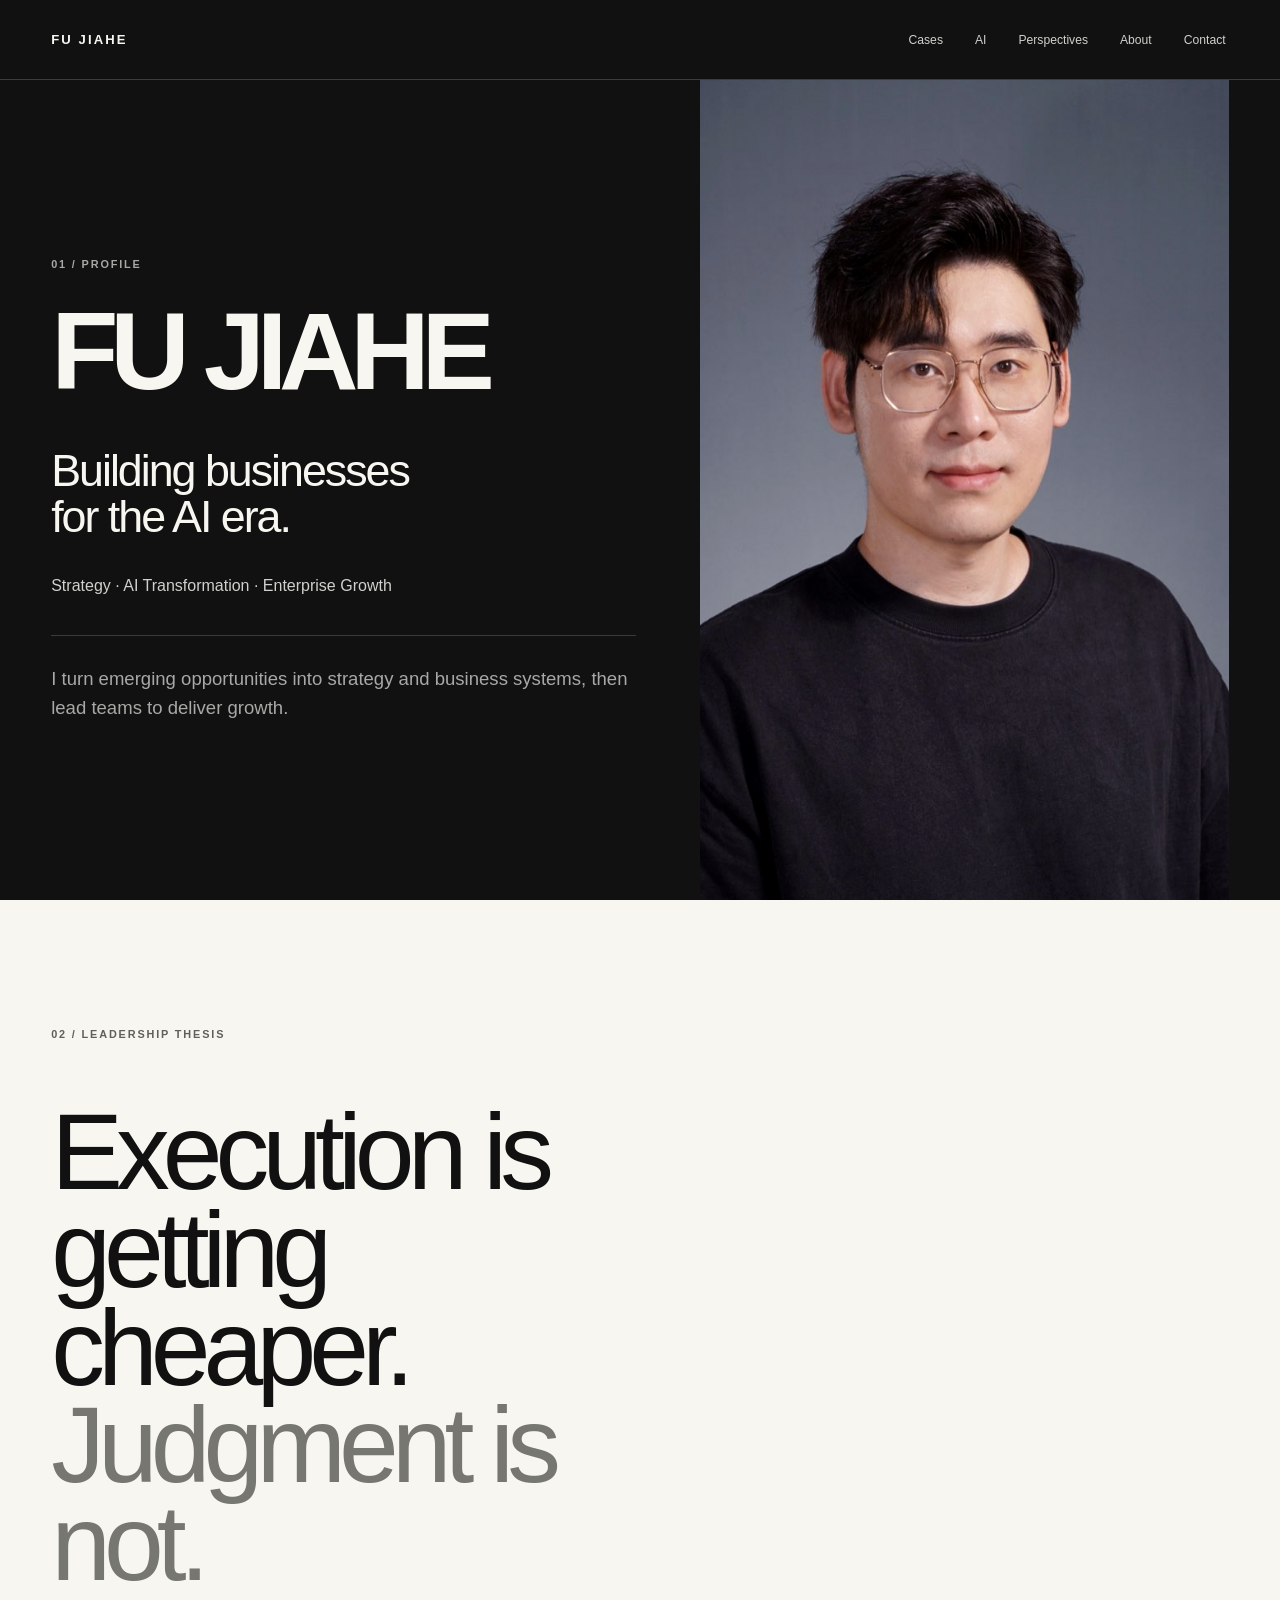
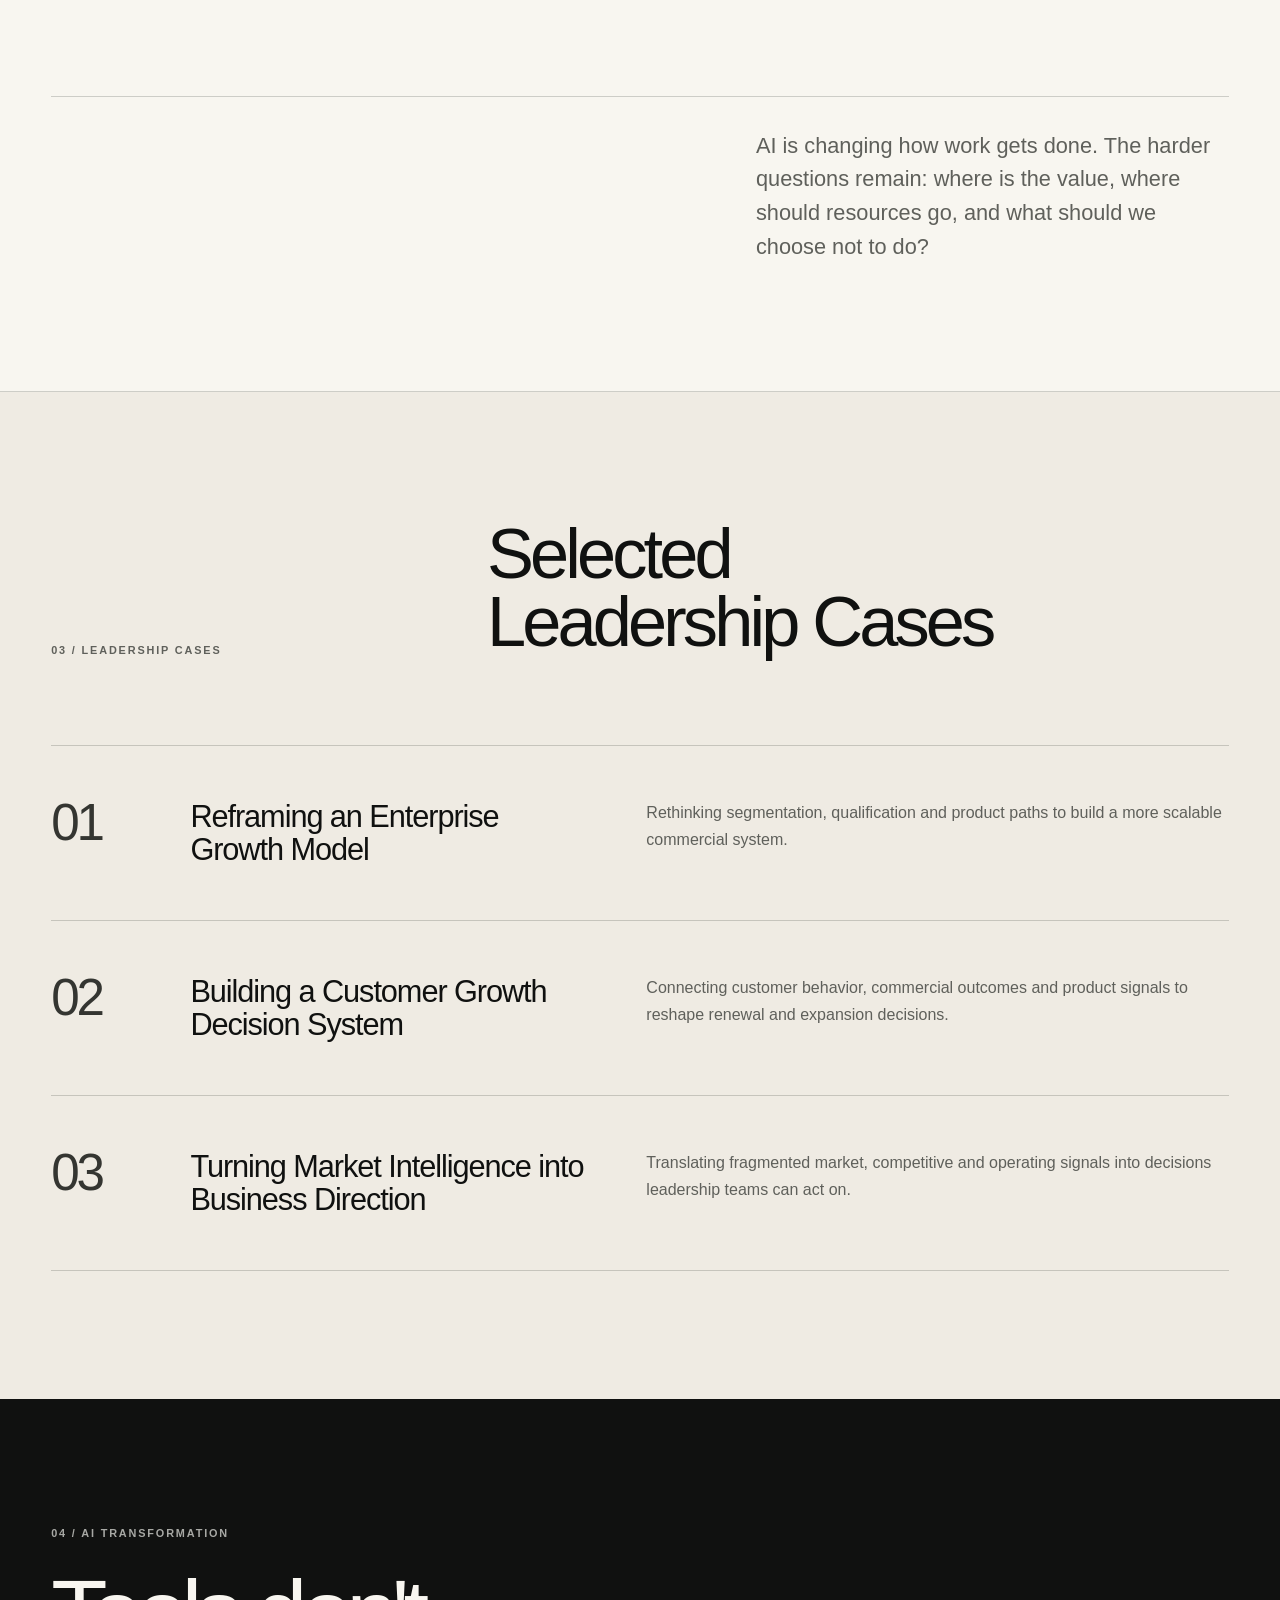
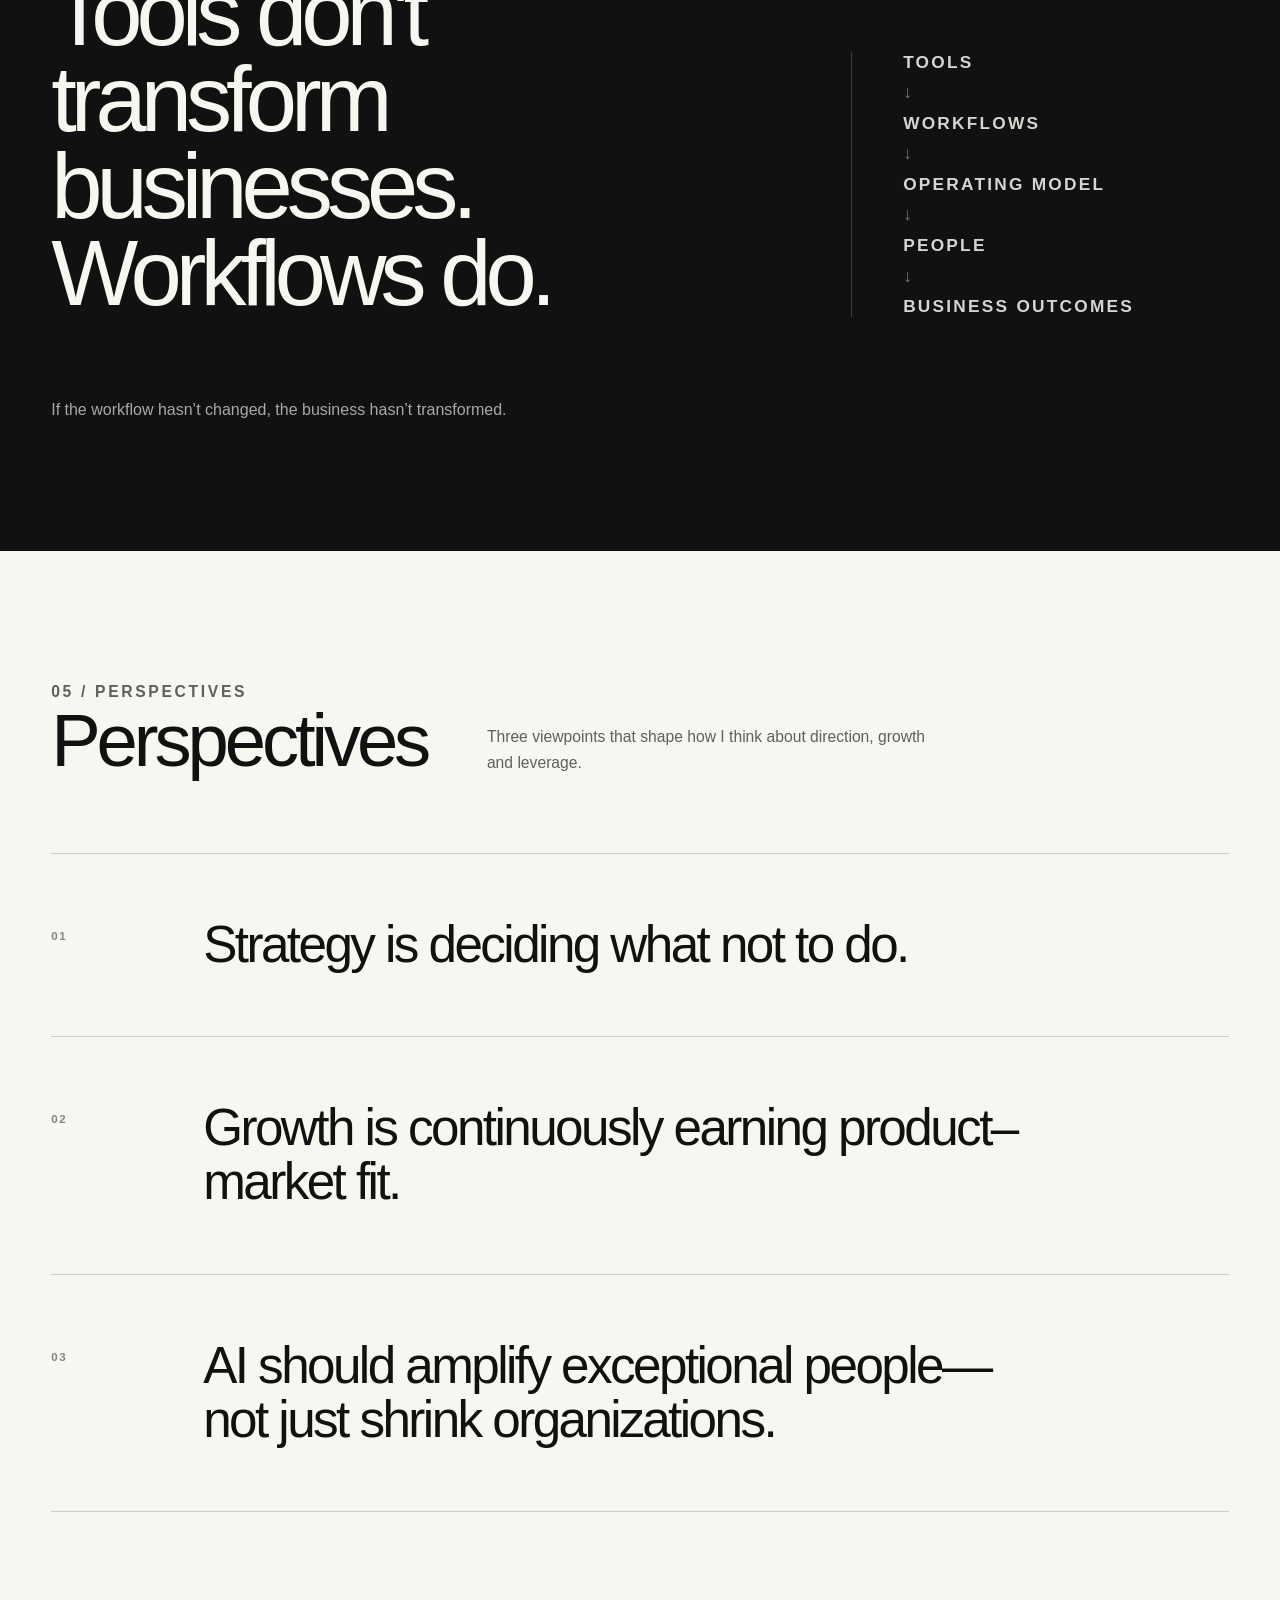
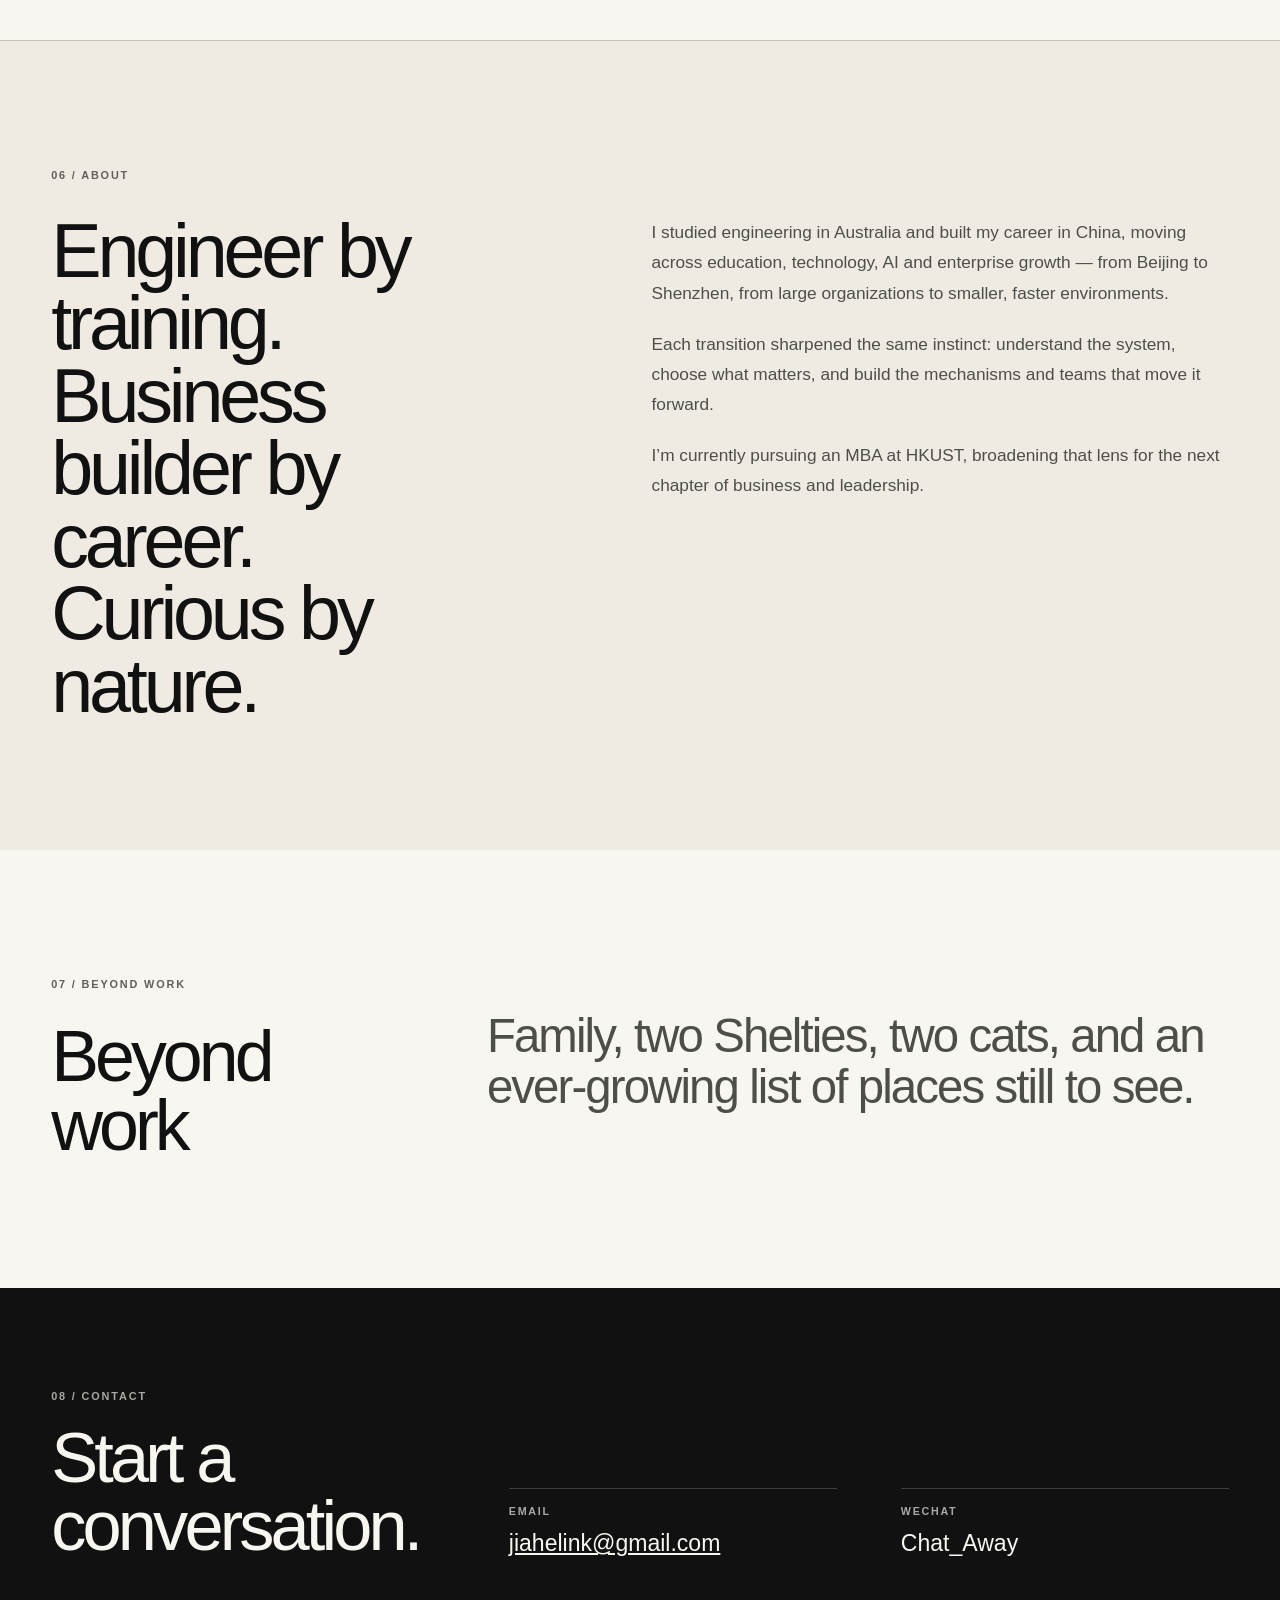
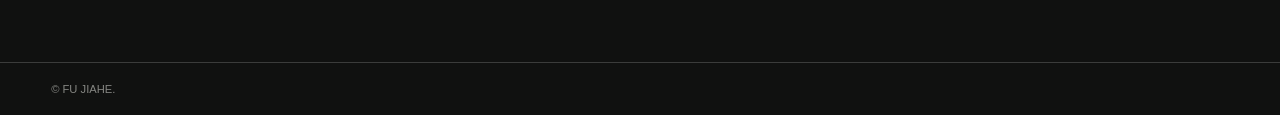
==== index.html @ 9d6931b4 "Add responsive portrait delivery" ====
<!doctype html>
<html lang="en">
<head>
  <meta charset="utf-8">
  <meta name="viewport" content="width=device-width, initial-scale=1">
  <title>Fu Jiahe — AI Strategy, Transformation &amp; Enterprise Growth</title>
  <meta name="description" content="Fu Jiahe on AI strategy, transformation and enterprise growth — selected leadership cases, perspectives and a career built across technology and business.">
  <link rel="canonical" href="https://fujiahe.me/">
  <link rel="icon" href="/favicon.svg" type="image/svg+xml">
  <link rel="stylesheet" href="/styles.css">

  <meta property="og:type" content="profile">
  <meta property="og:url" content="https://fujiahe.me/">
  <meta property="og:title" content="Fu Jiahe — Building Businesses for the AI Era">
  <meta property="og:description" content="Fu Jiahe on AI strategy, transformation and enterprise growth — selected leadership cases, perspectives and a career built across technology and business.">
  <meta property="og:image" content="https://fujiahe.me/og-cover.jpg">
  <meta property="og:image:width" content="1200">
  <meta property="og:image:height" content="630">
  <meta property="og:image:alt" content="Fu Jiahe — Building businesses for the AI era.">
  <meta property="profile:first_name" content="Jiahe">
  <meta property="profile:last_name" content="Fu">
  <meta name="twitter:card" content="summary_large_image">

  <script type="application/ld+json">
  {
    "@context": "https://schema.org",
    "@type": "ProfilePage",
    "url": "https://fujiahe.me/",
    "name": "Fu Jiahe — AI Strategy, Transformation & Enterprise Growth",
    "description": "Fu Jiahe on AI strategy, transformation and enterprise growth.",
    "mainEntity": {
      "@type": "Person",
      "name": "Fu Jiahe",
      "url": "https://fujiahe.me/",
      "image": "https://fujiahe.me/portrait.jpg",
      "description": "Business builder focused on AI strategy, transformation and enterprise growth."
    }
  }
  </script>
</head>
<body>
  <a class="skip-link" href="#main">Skip to main content</a>

  <header class="masthead">
    <div class="shell masthead-inner">
      <a class="wordmark" href="#top" aria-label="Fu Jiahe, back to top">FU JIAHE</a>
      <nav aria-label="Primary navigation">
        <ul>
          <li><a href="#cases">Cases</a></li>
          <li><a href="#transformation">AI</a></li>
          <li><a href="#perspectives">Perspectives</a></li>
          <li><a href="#about">About</a></li>
          <li><a href="#contact">Contact</a></li>
        </ul>
      </nav>
    </div>
  </header>

  <main id="main">
    <section class="hero" id="top" aria-labelledby="hero-title">
      <div class="shell hero-grid">
        <div class="hero-copy">
          <p class="section-marker">01 / Profile</p>
          <h1 id="hero-title">FU JIAHE</h1>
          <p class="hero-kicker">Building businesses for the AI era.</p>
          <p class="territory">Strategy · AI Transformation · Enterprise Growth</p>
          <p class="hero-explanation">I turn emerging opportunities into strategy and business systems, then lead teams to deliver growth.</p>
        </div>
        <figure class="portrait-wrap">
          <img src="/portrait.jpg" srcset="/portrait-720.jpg 720w, /portrait-960.jpg 960w, /portrait-1280.jpg 1280w, /portrait.jpg 2079w" sizes="(max-width: 900px) 100vw, 48vw" alt="Portrait of Fu Jiahe" width="2079" height="2952" fetchpriority="high">
        </figure>
      </div>
    </section>

    <section class="thesis section-pad" id="thesis" aria-labelledby="thesis-title">
      <div class="shell">
        <p class="section-marker">02 / Leadership Thesis</p>
        <h2 id="thesis-title">Execution is getting cheaper.<br><span>Judgment is not.</span></h2>
        <div class="thesis-support">
          <p>AI is changing how work gets done. The harder questions remain: where is the value, where should resources go, and what should we choose not to do?</p>
        </div>
      </div>
    </section>

    <section class="cases section-pad" id="cases" aria-labelledby="cases-title">
      <div class="shell">
        <header class="section-heading">
          <p class="section-marker">03 / Leadership Cases</p>
          <h2 id="cases-title">Selected Leadership Cases</h2>
        </header>
        <ol class="case-list">
          <li class="case-item">
            <span class="case-number" aria-hidden="true">01</span>
            <h3>Reframing an Enterprise Growth Model</h3>
            <p>Rethinking segmentation, qualification and product paths to build a more scalable commercial system.</p>
          </li>
          <li class="case-item">
            <span class="case-number" aria-hidden="true">02</span>
            <h3>Building a Customer Growth Decision System</h3>
            <p>Connecting customer behavior, commercial outcomes and product signals to reshape renewal and expansion decisions.</p>
          </li>
          <li class="case-item">
            <span class="case-number" aria-hidden="true">03</span>
            <h3>Turning Market Intelligence into Business Direction</h3>
            <p>Translating fragmented market, competitive and operating signals into decisions leadership teams can act on.</p>
          </li>
        </ol>
      </div>
    </section>

    <section class="transformation section-pad" id="transformation" aria-labelledby="transformation-title">
      <div class="shell">
        <div class="transformation-grid">
          <div>
            <p class="section-marker">04 / AI Transformation</p>
            <h2 id="transformation-title">Tools don't transform businesses. Workflows do.</h2>
          </div>
          <ol class="system-stack" aria-label="AI transformation hierarchy">
            <li>Tools</li>
            <li>Workflows</li>
            <li>Operating Model</li>
            <li>People</li>
            <li>Business Outcomes</li>
          </ol>
        </div>
        <p class="transformation-support">If the workflow hasn’t changed, the business hasn’t transformed.</p>
      </div>
    </section>

    <section class="perspectives section-pad" id="perspectives" aria-labelledby="perspectives-title">
      <div class="shell">
        <header class="perspective-intro">
          <div>
            <p class="section-marker">05 / Perspectives</p>
            <h2 id="perspectives-title">Perspectives</h2>
          </div>
          <p>Three viewpoints that shape how I think about direction, growth and leverage.</p>
        </header>
        <ol class="perspective-list">
          <li><span class="perspective-number" aria-hidden="true">01</span><p>Strategy is deciding what not to do.</p></li>
          <li><span class="perspective-number" aria-hidden="true">02</span><p>Growth is continuously earning product–market fit.</p></li>
          <li><span class="perspective-number" aria-hidden="true">03</span><p>AI should amplify exceptional people—not just shrink organizations.</p></li>
        </ol>
      </div>
    </section>

    <section class="about section-pad" id="about" aria-labelledby="about-title">
      <div class="shell about-grid">
        <div>
          <p class="section-marker">06 / About</p>
          <h2 id="about-title">Engineer by training.<br>Business builder by career.<br>Curious by nature.</h2>
        </div>
        <div class="about-copy">
          <p>I studied engineering in Australia and built my career in China, moving across education, technology, AI and enterprise growth — from Beijing to Shenzhen, from large organizations to smaller, faster environments.</p>
          <p>Each transition sharpened the same instinct: understand the system, choose what matters, and build the mechanisms and teams that move it forward.</p>
          <p>I’m currently pursuing an MBA at HKUST, broadening that lens for the next chapter of business and leadership.</p>
        </div>
      </div>
    </section>

    <section class="beyond section-pad" aria-labelledby="beyond-title">
      <div class="shell beyond-grid">
        <div>
          <p class="section-marker">07 / Beyond Work</p>
          <h2 id="beyond-title">Beyond work</h2>
        </div>
        <p class="beyond-copy">Family, two Shelties, two cats, and an ever-growing list of places still to see.</p>
      </div>
    </section>
  </main>

  <footer id="contact">
    <div class="shell contact-grid">
      <div>
        <p class="section-marker">08 / Contact</p>
        <h2>Start a conversation.</h2>
      </div>
      <div class="contact-item">
        <span>Email</span>
        <p><a href="mailto:jiahelink@gmail.com">jiahelink@gmail.com</a></p>
      </div>
      <div class="contact-item">
        <span>WeChat</span>
        <p>Chat_Away</p>
      </div>
    </div>
    <div class="shell legal">© FU JIAHE.</div>
  </footer>
</body>
</html>
---- styles.css ----
:root {
  --ink: #101110;
  --ink-soft: #292a28;
  --ivory: #f8f6f0;
  --paper: #efebe3;
  --stone: #d8d4cc;
  --muted-dark: #5f605b;
  --muted-light: #a8a9a5;
  --line-dark: rgba(255, 255, 255, 0.18);
  --line-light: rgba(16, 17, 16, 0.18);
  --max: 86rem;
  --pad: clamp(1.25rem, 4vw, 4.75rem);
}

* {
  box-sizing: border-box;
}

html {
  scroll-behavior: smooth;
  background: var(--ink);
}

body {
  margin: 0;
  overflow-x: clip;
  color: var(--ink);
  background: var(--ivory);
  font-family: -apple-system, BlinkMacSystemFont, "Segoe UI", Helvetica, Arial, sans-serif;
  -webkit-font-smoothing: antialiased;
}

a {
  color: inherit;
}

img {
  display: block;
  max-width: 100%;
}

figure {
  margin: 0;
}

a:focus-visible {
  outline: 3px solid var(--ivory);
  outline-offset: 3px;
  box-shadow: 0 0 0 6px var(--ink);
}

.skip-link {
  position: fixed;
  z-index: 30;
  top: 0.75rem;
  left: 0.75rem;
  padding: 0.75rem 1rem;
  color: var(--ink);
  background: var(--ivory);
  transform: translateY(-150%);
  transition: transform 160ms ease;
}

.skip-link:focus {
  transform: translateY(0);
}

.shell {
  width: min(100%, var(--max));
  margin-inline: auto;
  padding-inline: var(--pad);
}

.masthead,
.hero,
.transformation,
footer {
  color: var(--ivory);
  background: var(--ink);
}

.masthead-inner {
  min-height: 5rem;
  display: flex;
  align-items: center;
  justify-content: space-between;
  gap: 2rem;
  border-bottom: 1px solid var(--line-dark);
}

.wordmark {
  color: inherit;
  text-decoration: none;
  font-size: 0.82rem;
  font-weight: 700;
  letter-spacing: 0.16em;
}

nav ul {
  display: flex;
  align-items: center;
  gap: clamp(0.35rem, 2vw, 2rem);
  margin: 0;
  padding: 0;
  list-style: none;
}

nav a {
  min-height: 2.75rem;
  display: inline-flex;
  align-items: center;
  padding-inline: 0.2rem;
  color: #d0d0cc;
  text-decoration: none;
  font-size: 0.76rem;
}

nav a:hover {
  color: var(--ivory);
}

section {
  scroll-margin-top: 1rem;
}

.hero-grid {
  min-height: calc(100svh - 5rem);
  display: grid;
  grid-template-columns: minmax(0, 1.05fr) minmax(22rem, 0.95fr);
  align-items: stretch;
  gap: clamp(2rem, 5vw, 6rem);
}

.hero-copy {
  position: relative;
  z-index: 1;
  align-self: center;
  padding-block: clamp(5rem, 10vw, 9rem);
}

.section-marker {
  margin: 0;
  color: var(--muted-dark);
  font-size: 0.68rem;
  font-weight: 700;
  letter-spacing: 0.17em;
  text-transform: uppercase;
}

.hero .section-marker,
.transformation .section-marker,
footer .section-marker {
  color: var(--muted-light);
}

h1 {
  margin: 2.2rem 0 clamp(2.3rem, 4vw, 3.6rem);
  color: var(--ivory);
  font-size: clamp(4.25rem, 8.6vw, 8.2rem);
  font-weight: 580;
  line-height: 0.84;
  letter-spacing: -0.075em;
  white-space: nowrap;
}

.hero-kicker {
  max-width: 15ch;
  margin: 0;
  font-size: clamp(2.35rem, 3.5vw, 3.65rem);
  font-weight: 430;
  line-height: 1.02;
  letter-spacing: -0.045em;
}

.territory {
  margin: 2.1rem 0 0;
  color: #d0d0cc;
  font-size: clamp(0.9rem, 1.25vw, 1.08rem);
  line-height: 1.6;
}

.hero-explanation {
  max-width: 39rem;
  margin: 2.25rem 0 0;
  padding-top: 1.8rem;
  border-top: 1px solid var(--line-dark);
  color: var(--muted-light);
  font-size: clamp(1rem, 1.45vw, 1.3rem);
  line-height: 1.55;
}

.portrait-wrap {
  min-height: 42rem;
  align-self: stretch;
  overflow: hidden;
  background: #252627;
}

.portrait-wrap img {
  width: 100%;
  height: 100%;
  object-fit: cover;
  object-position: 50% 18%;
  filter: saturate(0.82) contrast(1.03);
  transform: scale(1.025);
}

.section-pad {
  padding-block: clamp(5.5rem, 10vw, 10rem);
}

.thesis {
  background: var(--ivory);
  border-bottom: 1px solid var(--line-light);
}

.thesis h2 {
  max-width: 10.5ch;
  margin: clamp(2.5rem, 5vw, 5rem) 0 0;
  font-size: clamp(4rem, 8.4vw, 8.8rem);
  font-weight: 520;
  line-height: 0.91;
  letter-spacing: -0.065em;
}

.thesis h2 span {
  color: #777771;
}

.thesis-support {
  display: grid;
  grid-template-columns: minmax(0, 1fr) minmax(20rem, 0.72fr);
  gap: 3rem;
  margin-top: clamp(4rem, 8vw, 8rem);
  padding-top: 2rem;
  border-top: 1px solid var(--line-light);
}

.thesis-support p {
  grid-column: 2;
  margin: 0;
  color: var(--muted-dark);
  font-size: clamp(1.1rem, 1.7vw, 1.55rem);
  line-height: 1.55;
}

.cases {
  background: var(--paper);
}

.section-heading {
  display: grid;
  grid-template-columns: minmax(0, 0.62fr) minmax(18rem, 1.38fr);
  gap: clamp(2rem, 8vw, 8rem);
  align-items: end;
  margin-bottom: clamp(3.5rem, 7vw, 6.5rem);
}

.section-heading h2 {
  max-width: 13ch;
  margin: 0;
  font-size: clamp(3rem, 5.5vw, 5.8rem);
  font-weight: 510;
  line-height: 0.96;
  letter-spacing: -0.055em;
}

.case-list {
  margin: 0;
  padding: 0;
  border-top: 1px solid var(--line-light);
  list-style: none;
}

.case-item {
  display: grid;
  grid-template-columns: 5.5rem minmax(15rem, 0.82fr) minmax(18rem, 1.18fr);
  gap: clamp(1rem, 4vw, 4.5rem);
  align-items: start;
  padding-block: clamp(2.4rem, 4.2vw, 3.9rem);
  border-bottom: 1px solid var(--line-light);
}

.case-number {
  color: #343531;
  font-size: clamp(2.6rem, 4vw, 4.6rem);
  font-weight: 340;
  line-height: 0.9;
  letter-spacing: -0.06em;
  font-variant-numeric: tabular-nums;
}

.case-item h3 {
  margin: 0;
  font-size: clamp(1.55rem, 2.4vw, 2.5rem);
  font-weight: 520;
  line-height: 1.08;
  letter-spacing: -0.035em;
}

.case-item p {
  max-width: 43rem;
  margin: 0;
  color: var(--muted-dark);
  font-size: clamp(1rem, 1.25vw, 1.16rem);
  line-height: 1.68;
}

.transformation-grid {
  display: grid;
  grid-template-columns: minmax(0, 1.28fr) minmax(18rem, 0.72fr);
  gap: clamp(4rem, 10vw, 10rem);
  align-items: end;
}

.transformation h2 {
  max-width: 11.5ch;
  margin: 2rem 0 0;
  font-size: clamp(3.5rem, 7.2vw, 7.5rem);
  font-weight: 470;
  line-height: 0.94;
  letter-spacing: -0.065em;
}

.system-stack {
  margin: 0;
  padding: 0 0 0 clamp(1.75rem, 4vw, 4rem);
  border-left: 1px solid var(--line-dark);
  list-style: none;
}

.system-stack li {
  color: #d5d5d1;
  font-size: clamp(0.95rem, 1.35vw, 1.18rem);
  font-weight: 650;
  letter-spacing: 0.13em;
  text-transform: uppercase;
}

.system-stack li:not(:last-child)::after {
  content: "↓";
  display: block;
  margin-block: 0.6rem;
  color: #787975;
  font-weight: 400;
}

.transformation-support {
  max-width: 36rem;
  margin: 5rem 0 0;
  color: var(--muted-light);
  font-size: 1rem;
  line-height: 1.6;
}

.perspectives {
  background: var(--ivory);
}

.perspective-intro {
  display: grid;
  grid-template-columns: minmax(0, 0.62fr) minmax(18rem, 1.38fr);
  gap: clamp(2rem, 8vw, 8rem);
  align-items: end;
  margin-bottom: clamp(3.5rem, 6vw, 6rem);
}

.perspective-intro h2 {
  margin: 0;
  font-size: clamp(3rem, 5.8vw, 6rem);
  font-weight: 510;
  line-height: 0.96;
  letter-spacing: -0.055em;
}

.perspective-intro p {
  max-width: 28rem;
  margin: 0;
  color: var(--muted-dark);
  font-size: 0.98rem;
  line-height: 1.65;
}

.perspective-list {
  margin: 0;
  padding: 0;
  border-top: 1px solid var(--line-light);
  list-style: none;
}

.perspective-list li {
  display: grid;
  grid-template-columns: 5.5rem minmax(0, 1fr);
  gap: clamp(1.5rem, 5vw, 5.5rem);
  align-items: start;
  padding-block: clamp(2.5rem, 5vw, 4.5rem);
  border-bottom: 1px solid var(--line-light);
}

.perspective-number {
  padding-top: 0.75rem;
  color: #85857f;
  font-size: 0.72rem;
  font-weight: 700;
  letter-spacing: 0.14em;
}

.perspective-list p {
  max-width: 29ch;
  margin: 0;
  font-size: clamp(2rem, 4vw, 4.25rem);
  font-weight: 470;
  line-height: 1.06;
  letter-spacing: -0.05em;
}

.about {
  background: var(--paper);
  border-top: 1px solid var(--line-light);
}

.about-grid {
  display: grid;
  grid-template-columns: minmax(0, 0.9fr) minmax(20rem, 1.1fr);
  gap: clamp(3rem, 10vw, 11rem);
  align-items: start;
}

.about h2 {
  max-width: 11ch;
  margin: 2.1rem 0 0;
  font-size: clamp(3rem, 5.9vw, 6.2rem);
  font-weight: 500;
  line-height: 0.96;
  letter-spacing: -0.055em;
}

.about-copy {
  padding-top: 3rem;
  color: #4e4f4a;
  font-size: clamp(1rem, 1.35vw, 1.22rem);
  line-height: 1.75;
}

.about-copy p {
  margin: 0 0 1.3rem;
}

.beyond {
  background: var(--ivory);
}

.beyond-grid {
  display: grid;
  grid-template-columns: minmax(14rem, 0.62fr) minmax(0, 1.38fr);
  gap: clamp(2rem, 8vw, 8rem);
  align-items: start;
}

.beyond h2 {
  margin: 2rem 0 0;
  font-size: clamp(3rem, 5.6vw, 5.8rem);
  font-weight: 500;
  line-height: 0.96;
  letter-spacing: -0.055em;
}

.beyond-copy {
  max-width: 28ch;
  margin: 2rem 0 0;
  color: #4d4e49;
  font-size: clamp(1.8rem, 3.7vw, 3.75rem);
  line-height: 1.08;
  letter-spacing: -0.04em;
}

.contact-grid {
  display: grid;
  grid-template-columns: 1.2fr 1fr 1fr;
  gap: clamp(2rem, 5vw, 5rem);
  align-items: end;
  padding-block: clamp(5rem, 8vw, 8rem);
}

.contact-grid h2 {
  margin: 1.4rem 0 0;
  font-size: clamp(3rem, 5.5vw, 5.7rem);
  font-weight: 490;
  line-height: 0.96;
  letter-spacing: -0.055em;
}

.contact-item {
  padding-top: 1rem;
  border-top: 1px solid var(--line-dark);
}

.contact-item span {
  display: block;
  margin-bottom: 0.65rem;
  color: var(--muted-light);
  font-size: 0.67rem;
  font-weight: 700;
  letter-spacing: 0.16em;
  text-transform: uppercase;
}

.contact-item p {
  margin: 0;
  font-size: clamp(1.05rem, 1.8vw, 1.5rem);
  line-height: 1.4;
}

.legal {
  padding-block: 1.25rem;
  border-top: 1px solid var(--line-dark);
  color: #858682;
  font-size: 0.7rem;
}

@media (prefers-reduced-motion: no-preference) {
  .hero-copy > *,
  .portrait-wrap {
    animation: reveal 680ms both cubic-bezier(0.2, 0.68, 0.2, 1);
  }

  .hero-copy > :nth-child(2) {
    animation-delay: 70ms;
  }

  .hero-copy > :nth-child(3) {
    animation-delay: 130ms;
  }

  .hero-copy > :nth-child(4) {
    animation-delay: 190ms;
  }

  .hero-copy > :nth-child(5) {
    animation-delay: 250ms;
  }

  .portrait-wrap {
    animation-delay: 110ms;
  }
}

@keyframes reveal {
  from {
    opacity: 0;
    transform: translateY(0.9rem);
  }

  to {
    opacity: 1;
    transform: translateY(0);
  }
}

@media (max-width: 900px) {
  .hero-grid {
    min-height: auto;
    grid-template-columns: 1fr;
    gap: 0;
  }

  .hero-copy {
    padding-block: 5rem 4rem;
  }

  .portrait-wrap {
    min-height: 35rem;
    margin-inline: calc(var(--pad) * -1);
  }

  .thesis-support {
    grid-template-columns: 1fr;
  }

  .thesis-support p {
    grid-column: auto;
    max-width: 38rem;
  }

  .section-heading,
  .perspective-intro,
  .about-grid,
  .beyond-grid,
  .transformation-grid {
    grid-template-columns: 1fr;
  }

  .case-item {
    grid-template-columns: 5rem 1fr;
  }

  .case-item p {
    grid-column: 2;
  }

  .transformation-grid {
    gap: 4.5rem;
  }

  .about-copy {
    padding-top: 0;
  }

  .contact-grid {
    grid-template-columns: 1fr 1fr;
  }

  .contact-grid > :first-child {
    grid-column: 1 / -1;
  }
}

@media (max-width: 620px) {
  .masthead-inner {
    display: block;
    padding-block: 0.75rem;
  }

  .wordmark {
    min-height: 2.75rem;
    display: inline-flex;
    align-items: center;
  }

  nav ul {
    justify-content: space-between;
    gap: 0.1rem;
  }

  nav a {
    padding-inline: 0.1rem;
    font-size: 0.75rem;
  }

  h1 {
    margin-top: 1.8rem;
    font-size: clamp(3.85rem, 17.5vw, 4.3rem);
  }

  .hero-kicker {
    font-size: 2.35rem;
  }

  .portrait-wrap {
    min-height: 29rem;
  }

  .section-pad {
    padding-block: 5rem;
  }

  .thesis h2 {
    font-size: clamp(3.65rem, 16vw, 5rem);
  }

  .thesis-support {
    margin-top: 4rem;
  }

  .section-heading,
  .perspective-intro {
    gap: 1.5rem;
  }

  .case-item {
    grid-template-columns: 1fr;
    gap: 1rem;
  }

  .case-item p {
    grid-column: auto;
  }

  .system-stack {
    padding-left: 1.5rem;
  }

  .perspective-list li {
    grid-template-columns: 2.8rem 1fr;
    gap: 1rem;
  }

  .perspective-list p {
    font-size: 2rem;
  }

  .about h2 {
    font-size: 3.3rem;
  }

  .beyond-copy {
    font-size: 2.2rem;
  }

  .contact-grid {
    grid-template-columns: 1fr;
    gap: 2.5rem;
  }

  .contact-grid > :first-child {
    grid-column: auto;
  }
}

@media (prefers-reduced-motion: reduce) {
  html {
    scroll-behavior: auto;
  }

  *,
  *::before,
  *::after {
    animation: none !important;
    transition: none !important;
  }
}
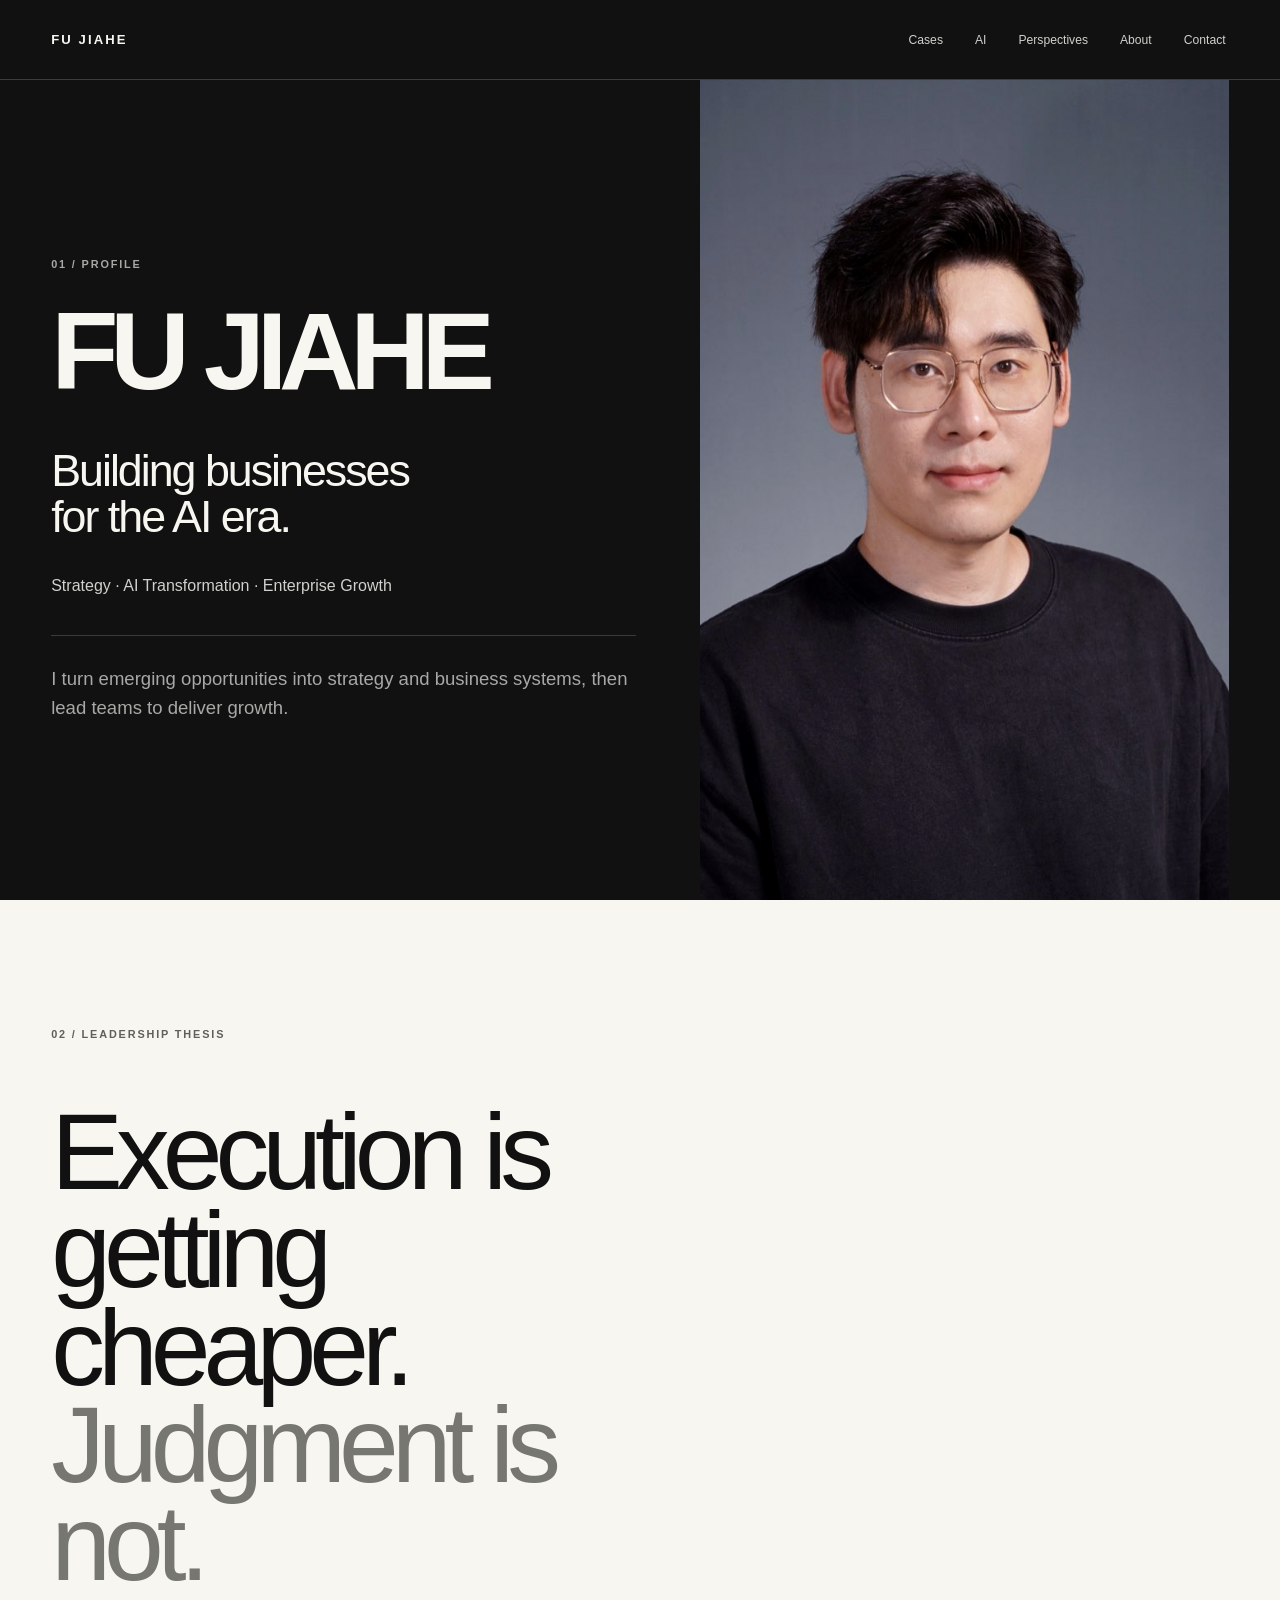
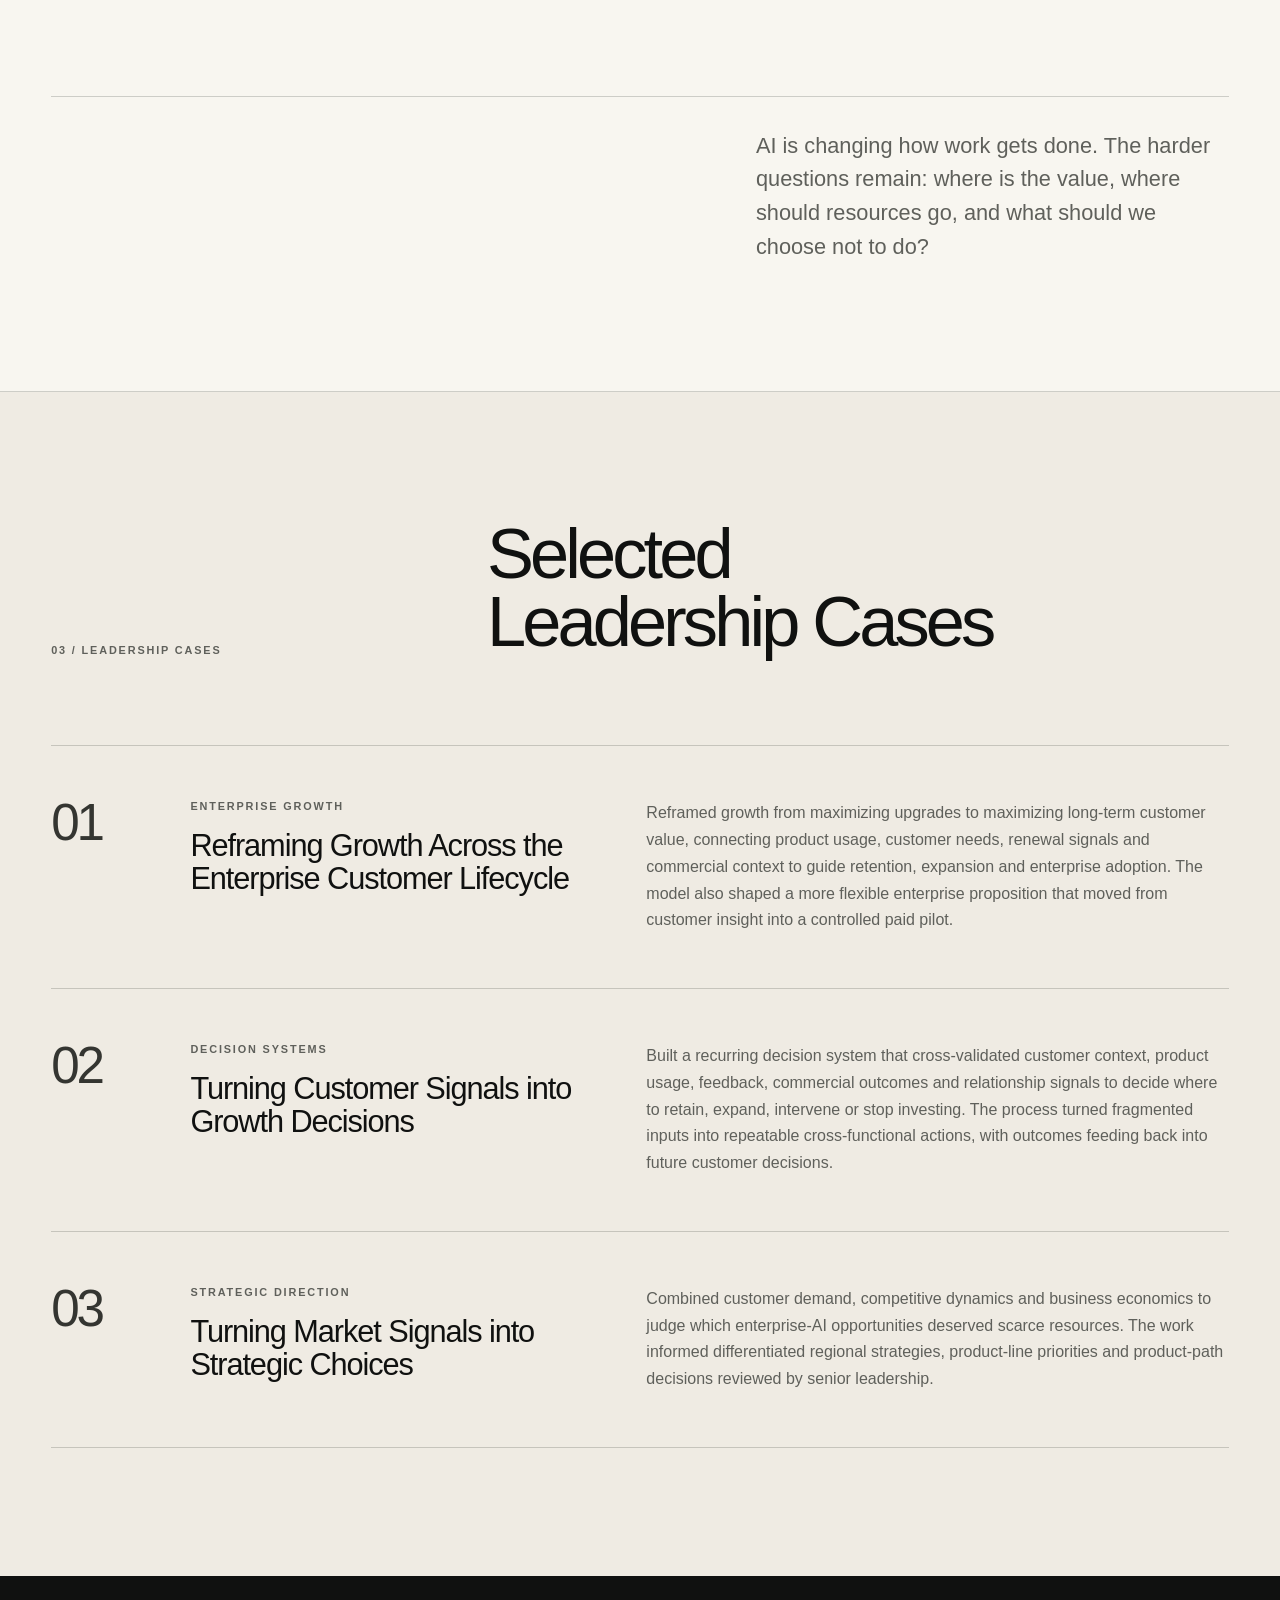
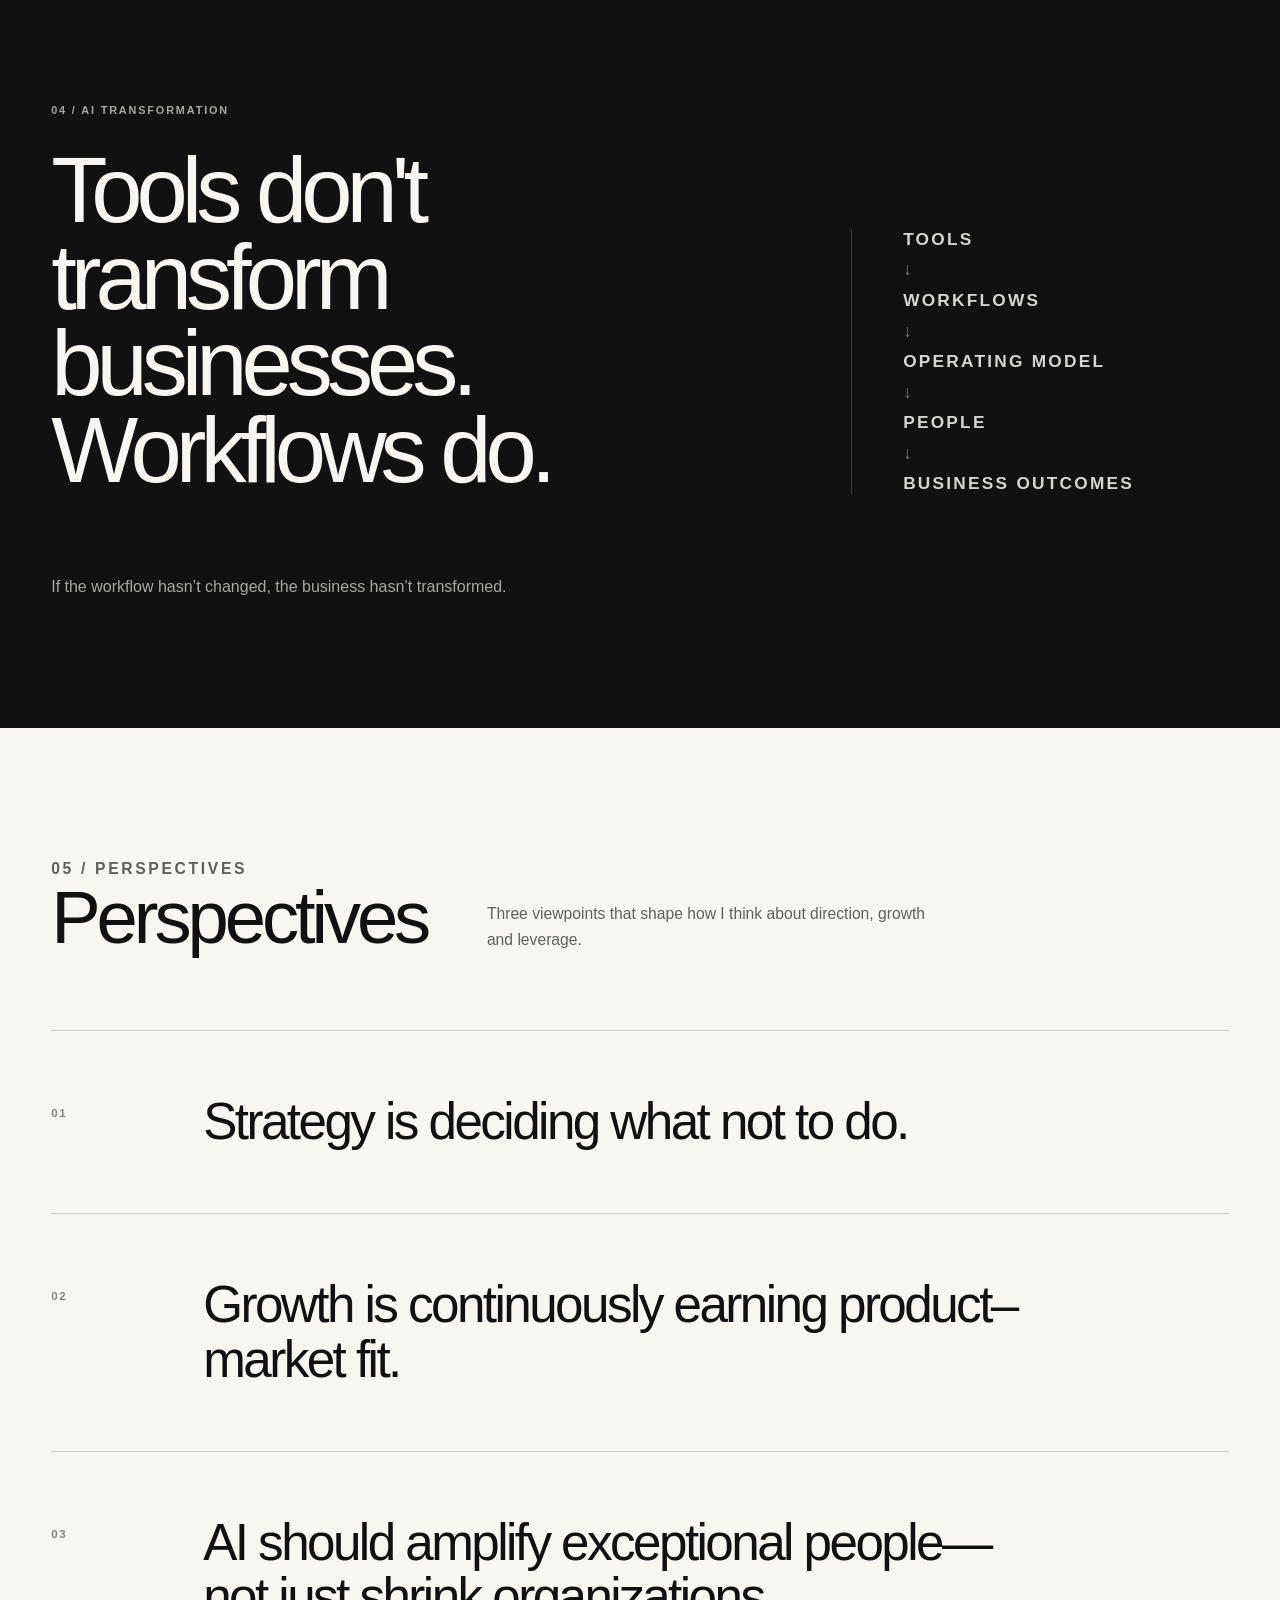
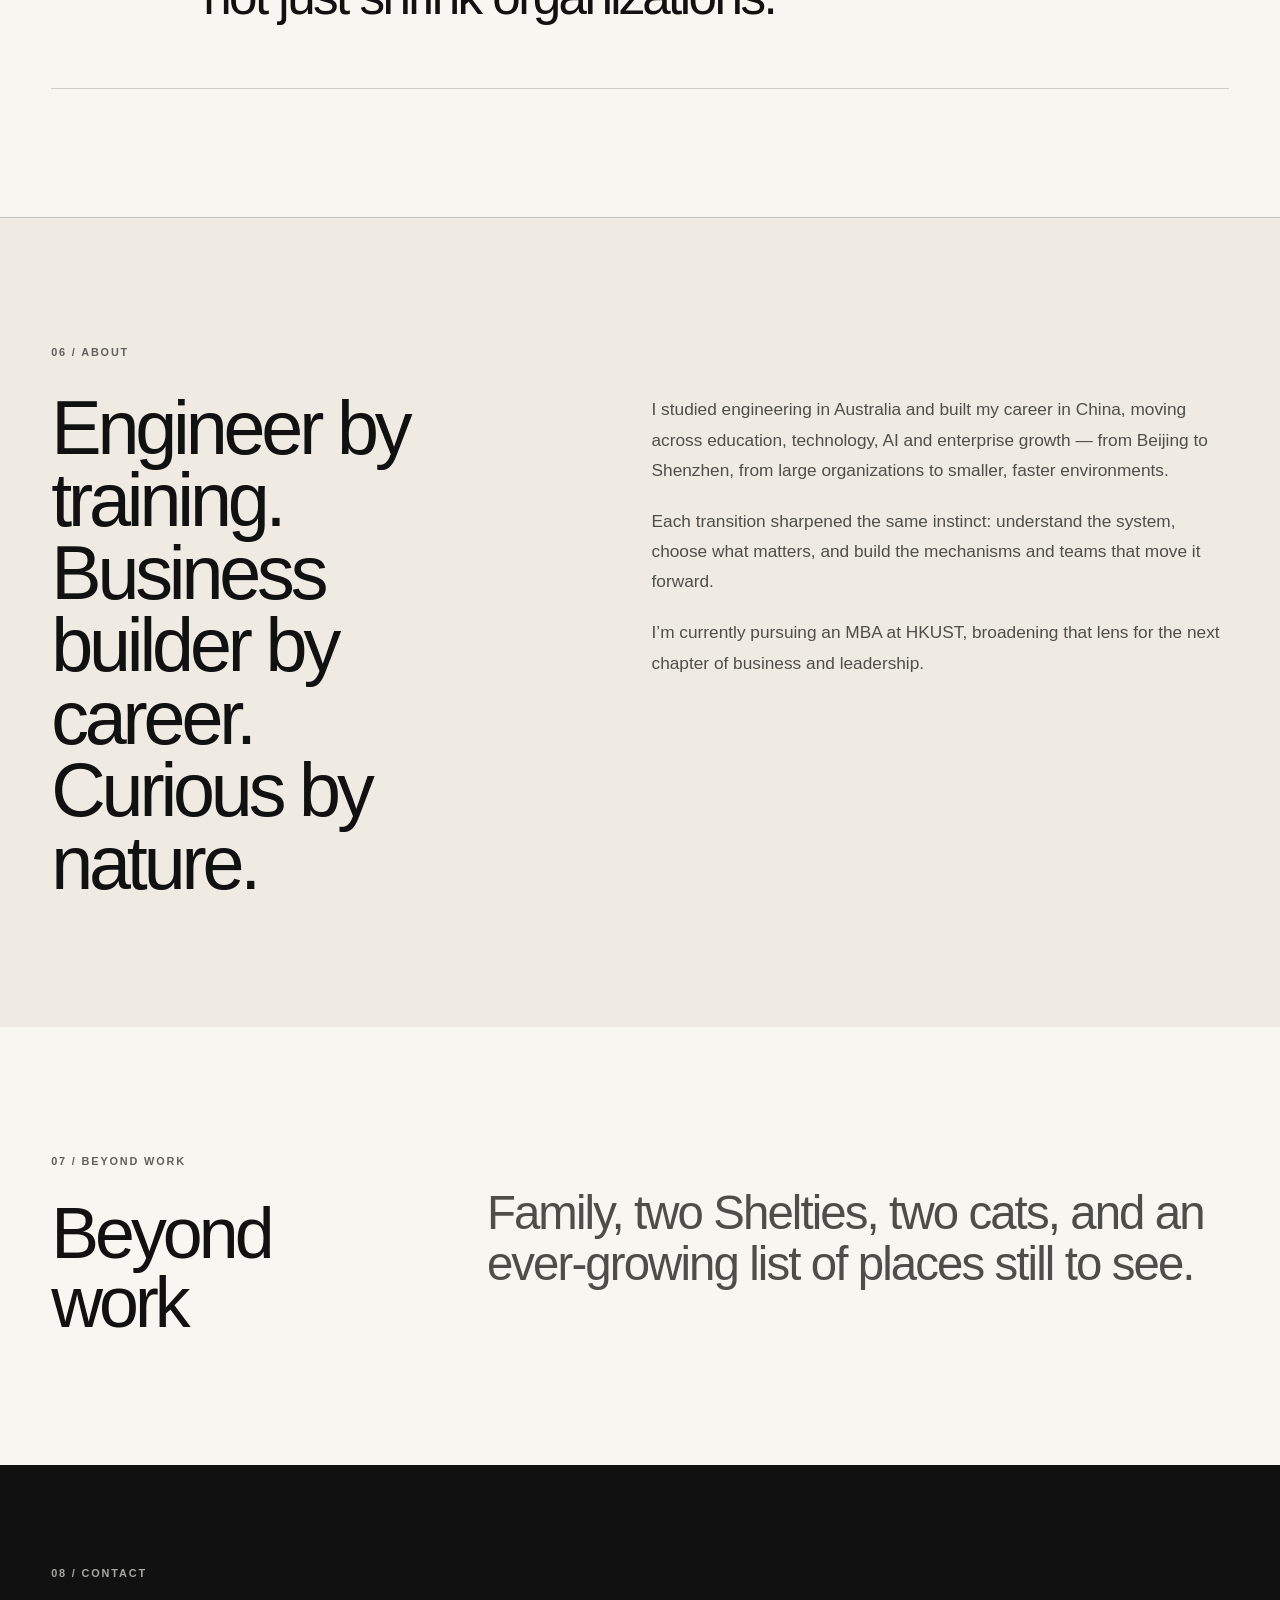
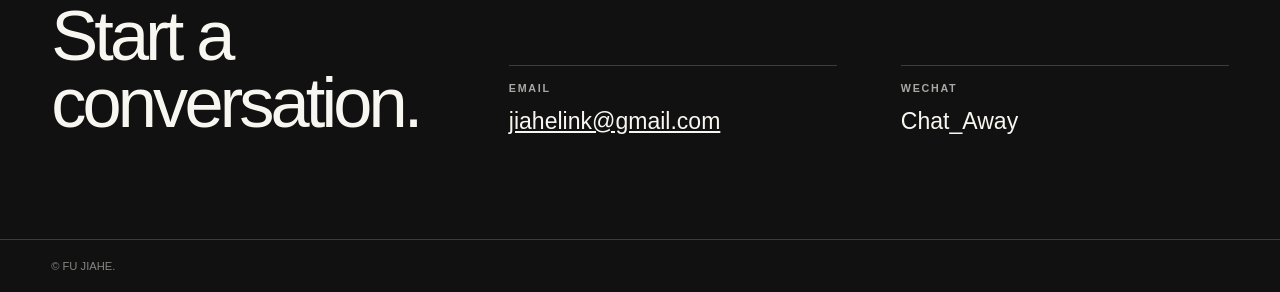
==== commit 6e35cb39: "Strengthen leadership case proof" ====
--- a/index.html
+++ b/index.html
@@ -5,12 +5,15 @@
   <meta name="viewport" content="width=device-width, initial-scale=1">
   <title>Fu Jiahe — AI Strategy, Transformation &amp; Enterprise Growth</title>
   <meta name="description" content="Fu Jiahe on AI strategy, transformation and enterprise growth — selected leadership cases, perspectives and a career built across technology and business.">
+  <meta name="theme-color" content="#101110">
   <link rel="canonical" href="https://fujiahe.me/">
   <link rel="icon" href="/favicon.svg" type="image/svg+xml">
   <link rel="stylesheet" href="/styles.css">
 
   <meta property="og:type" content="profile">
   <meta property="og:url" content="https://fujiahe.me/">
+  <meta property="og:site_name" content="FU JIAHE">
+  <meta property="og:locale" content="en_US">
   <meta property="og:title" content="Fu Jiahe — Building Businesses for the AI Era">
   <meta property="og:description" content="Fu Jiahe on AI strategy, transformation and enterprise growth — selected leadership cases, perspectives and a career built across technology and business.">
   <meta property="og:image" content="https://fujiahe.me/og-cover.jpg">
@@ -20,6 +23,10 @@
   <meta property="profile:first_name" content="Jiahe">
   <meta property="profile:last_name" content="Fu">
   <meta name="twitter:card" content="summary_large_image">
+  <meta name="twitter:title" content="Fu Jiahe — Building Businesses for the AI Era">
+  <meta name="twitter:description" content="Fu Jiahe on AI strategy, transformation and enterprise growth — selected leadership cases, perspectives and a career built across technology and business.">
+  <meta name="twitter:image" content="https://fujiahe.me/og-cover.jpg">
+  <meta name="twitter:image:alt" content="Fu Jiahe — Building businesses for the AI era.">
 
   <script type="application/ld+json">
   {
@@ -27,6 +34,7 @@
     "@type": "ProfilePage",
     "url": "https://fujiahe.me/",
     "name": "Fu Jiahe — AI Strategy, Transformation & Enterprise Growth",
+    "inLanguage": "en",
     "description": "Fu Jiahe on AI strategy, transformation and enterprise growth.",
     "mainEntity": {
       "@type": "Person",
@@ -91,18 +99,18 @@
         <ol class="case-list">
           <li class="case-item">
             <span class="case-number" aria-hidden="true">01</span>
-            <h3>Reframing an Enterprise Growth Model</h3>
-            <p>Rethinking segmentation, qualification and product paths to build a more scalable commercial system.</p>
+            <h3><span class="case-category">Enterprise Growth</span>Reframing Growth Across the Enterprise Customer Lifecycle</h3>
+            <p>Reframed growth from maximizing upgrades to maximizing long-term customer value, connecting product usage, customer needs, renewal signals and commercial context to guide retention, expansion and enterprise adoption. The model also shaped a more flexible enterprise proposition that moved from customer insight into a controlled paid pilot.</p>
           </li>
           <li class="case-item">
             <span class="case-number" aria-hidden="true">02</span>
-            <h3>Building a Customer Growth Decision System</h3>
-            <p>Connecting customer behavior, commercial outcomes and product signals to reshape renewal and expansion decisions.</p>
+            <h3><span class="case-category">Decision Systems</span>Turning Customer Signals into Growth Decisions</h3>
+            <p>Built a recurring decision system that cross-validated customer context, product usage, feedback, commercial outcomes and relationship signals to decide where to retain, expand, intervene or stop investing. The process turned fragmented inputs into repeatable cross-functional actions, with outcomes feeding back into future customer decisions.</p>
           </li>
           <li class="case-item">
             <span class="case-number" aria-hidden="true">03</span>
-            <h3>Turning Market Intelligence into Business Direction</h3>
-            <p>Translating fragmented market, competitive and operating signals into decisions leadership teams can act on.</p>
+            <h3><span class="case-category">Strategic Direction</span>Turning Market Signals into Strategic Choices</h3>
+            <p>Combined customer demand, competitive dynamics and business economics to judge which enterprise-AI opportunities deserved scarce resources. The work informed differentiated regional strategies, product-line priorities and product-path decisions reviewed by senior leadership.</p>
           </li>
         </ol>
       </div>
--- a/styles.css
+++ b/styles.css
@@ -298,6 +298,17 @@
   letter-spacing: -0.035em;
 }
 
+.case-category {
+  display: block;
+  margin-bottom: 1rem;
+  color: var(--muted-dark);
+  font-size: 0.68rem;
+  font-weight: 700;
+  line-height: 1.2;
+  letter-spacing: 0.17em;
+  text-transform: uppercase;
+}
+
 .case-item p {
   max-width: 43rem;
   margin: 0;
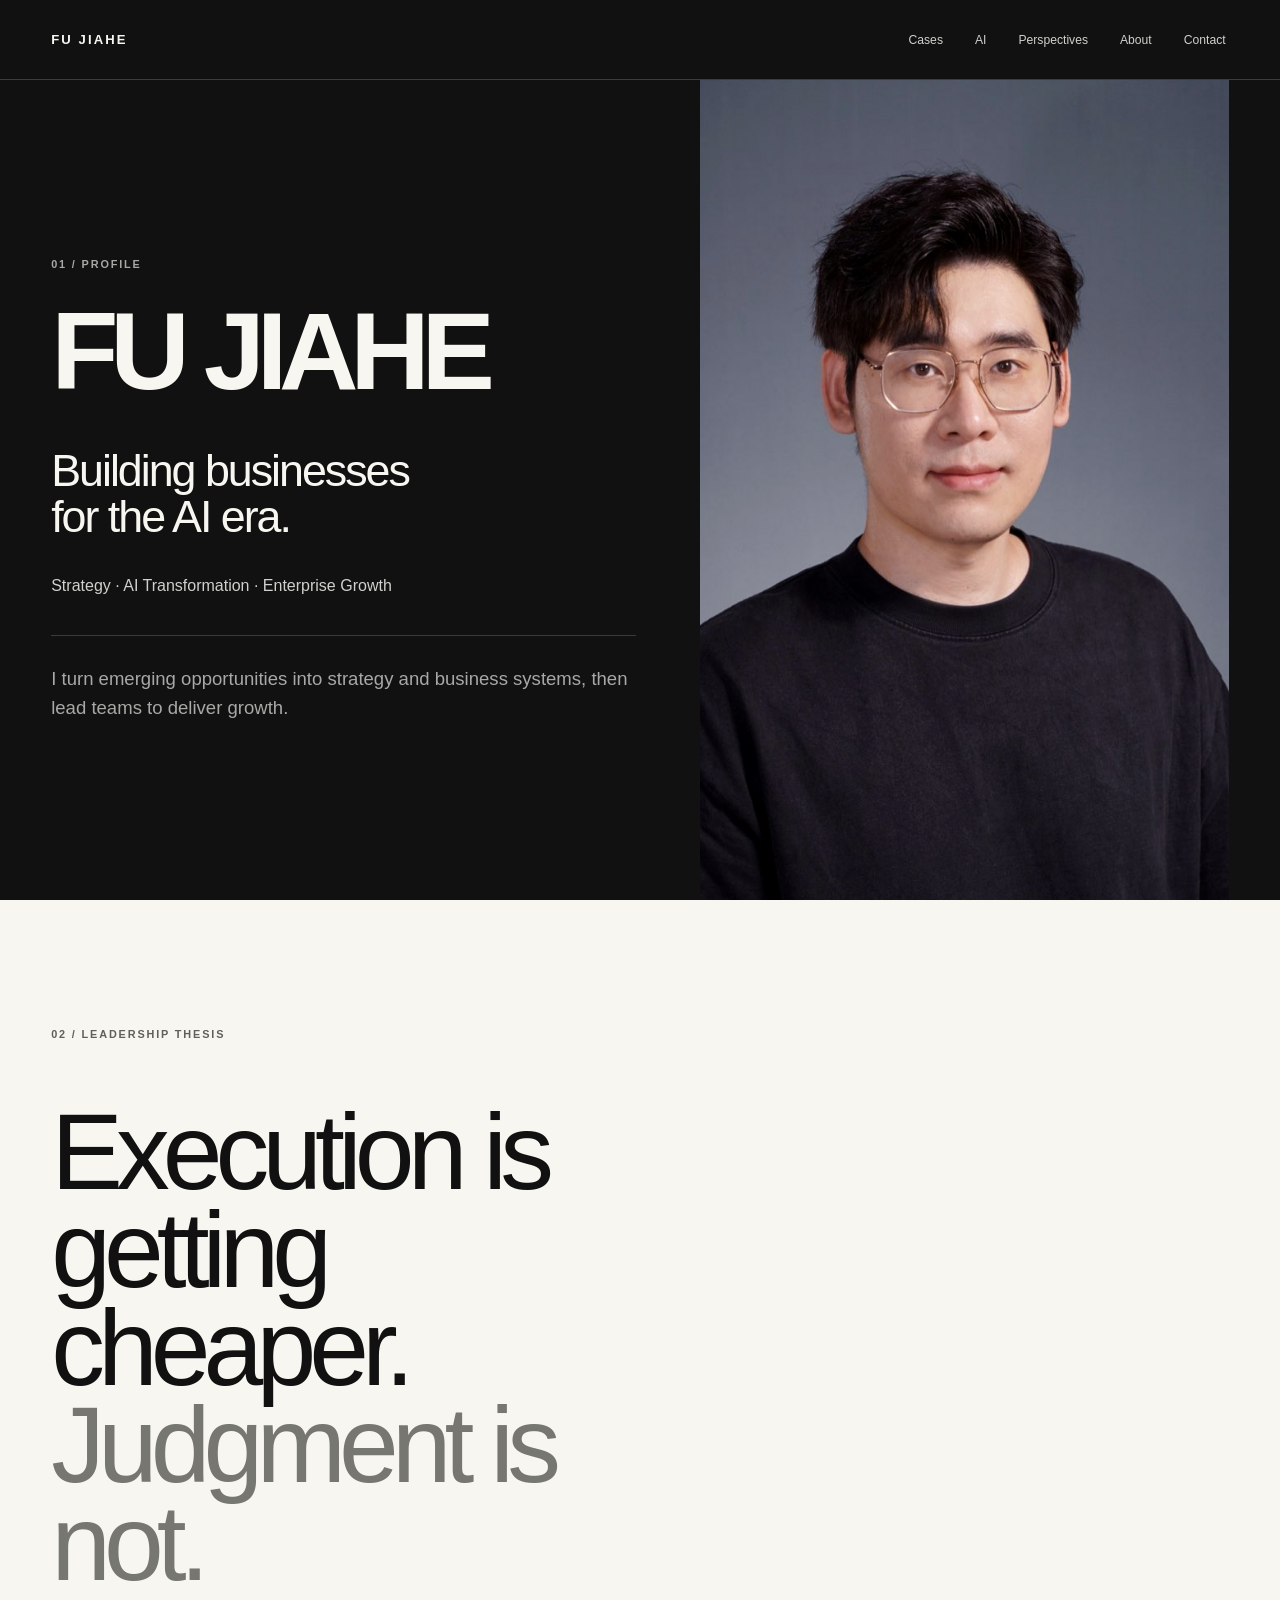
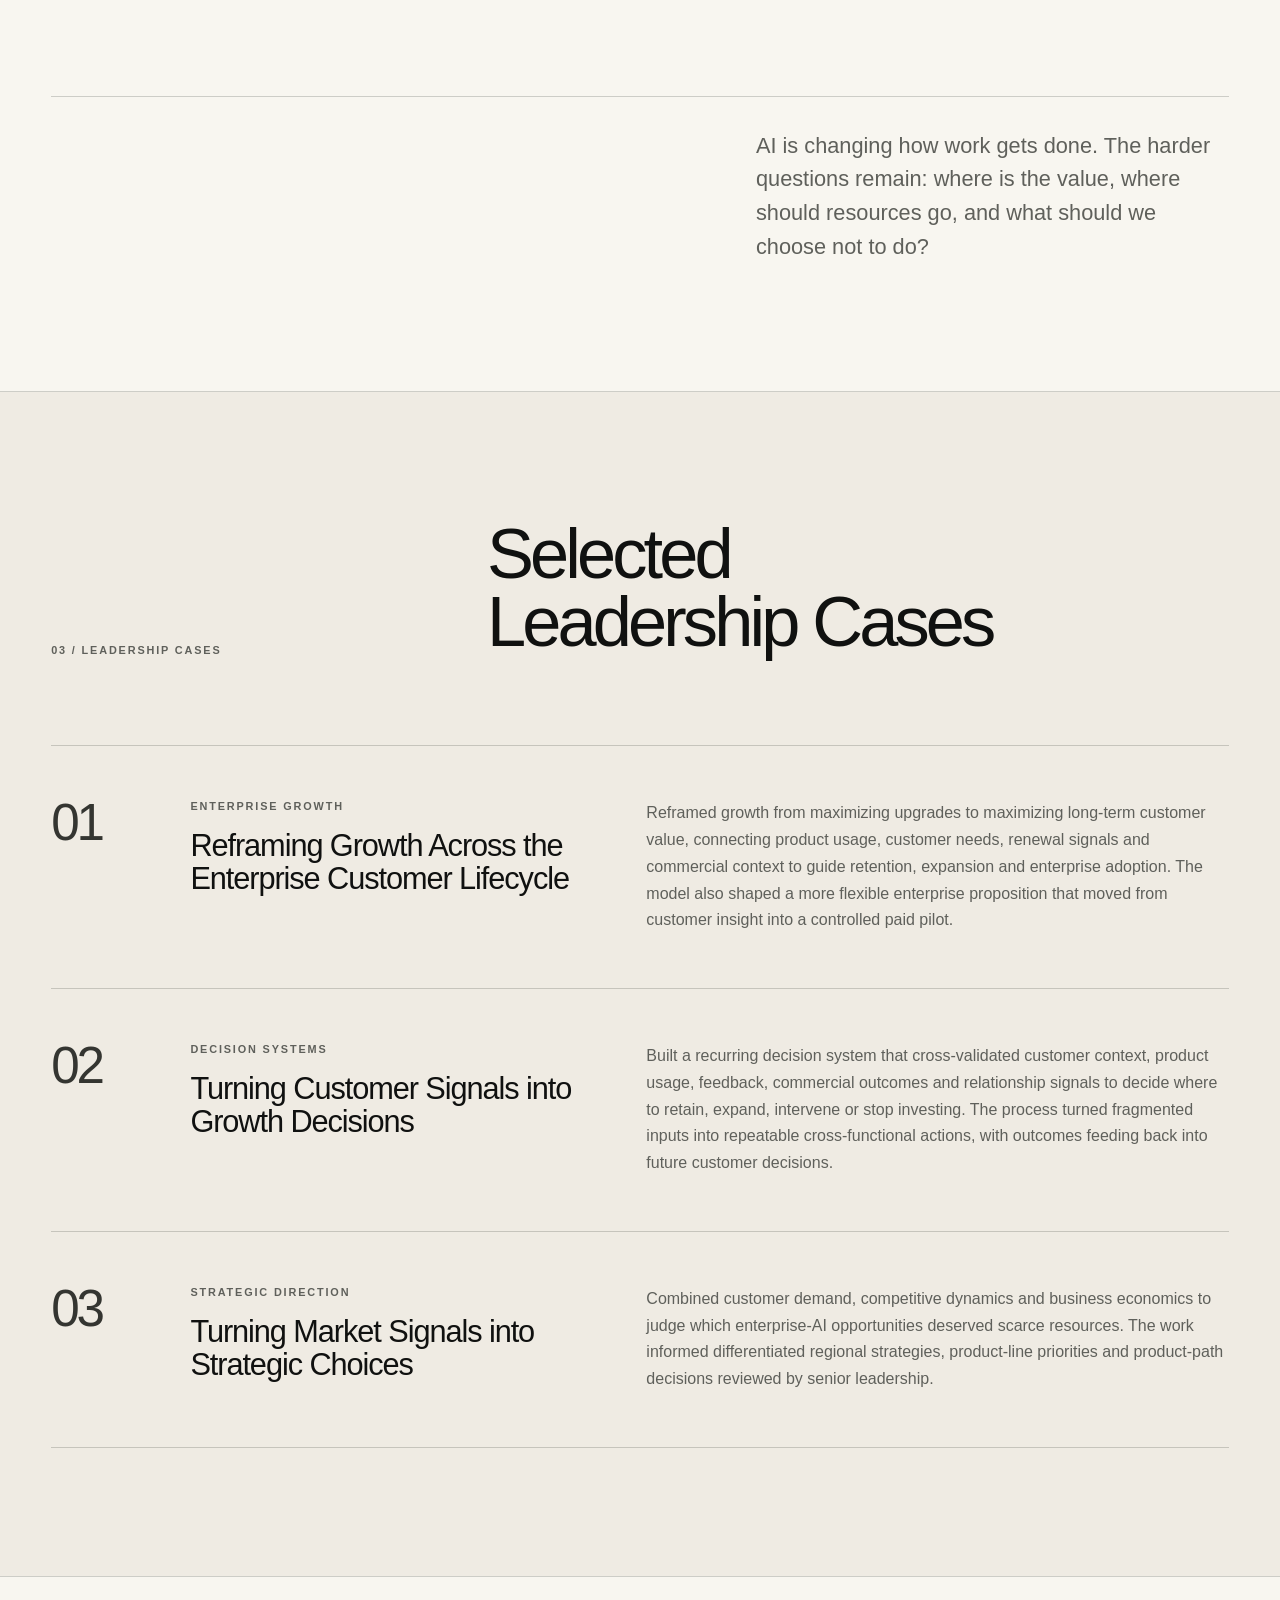
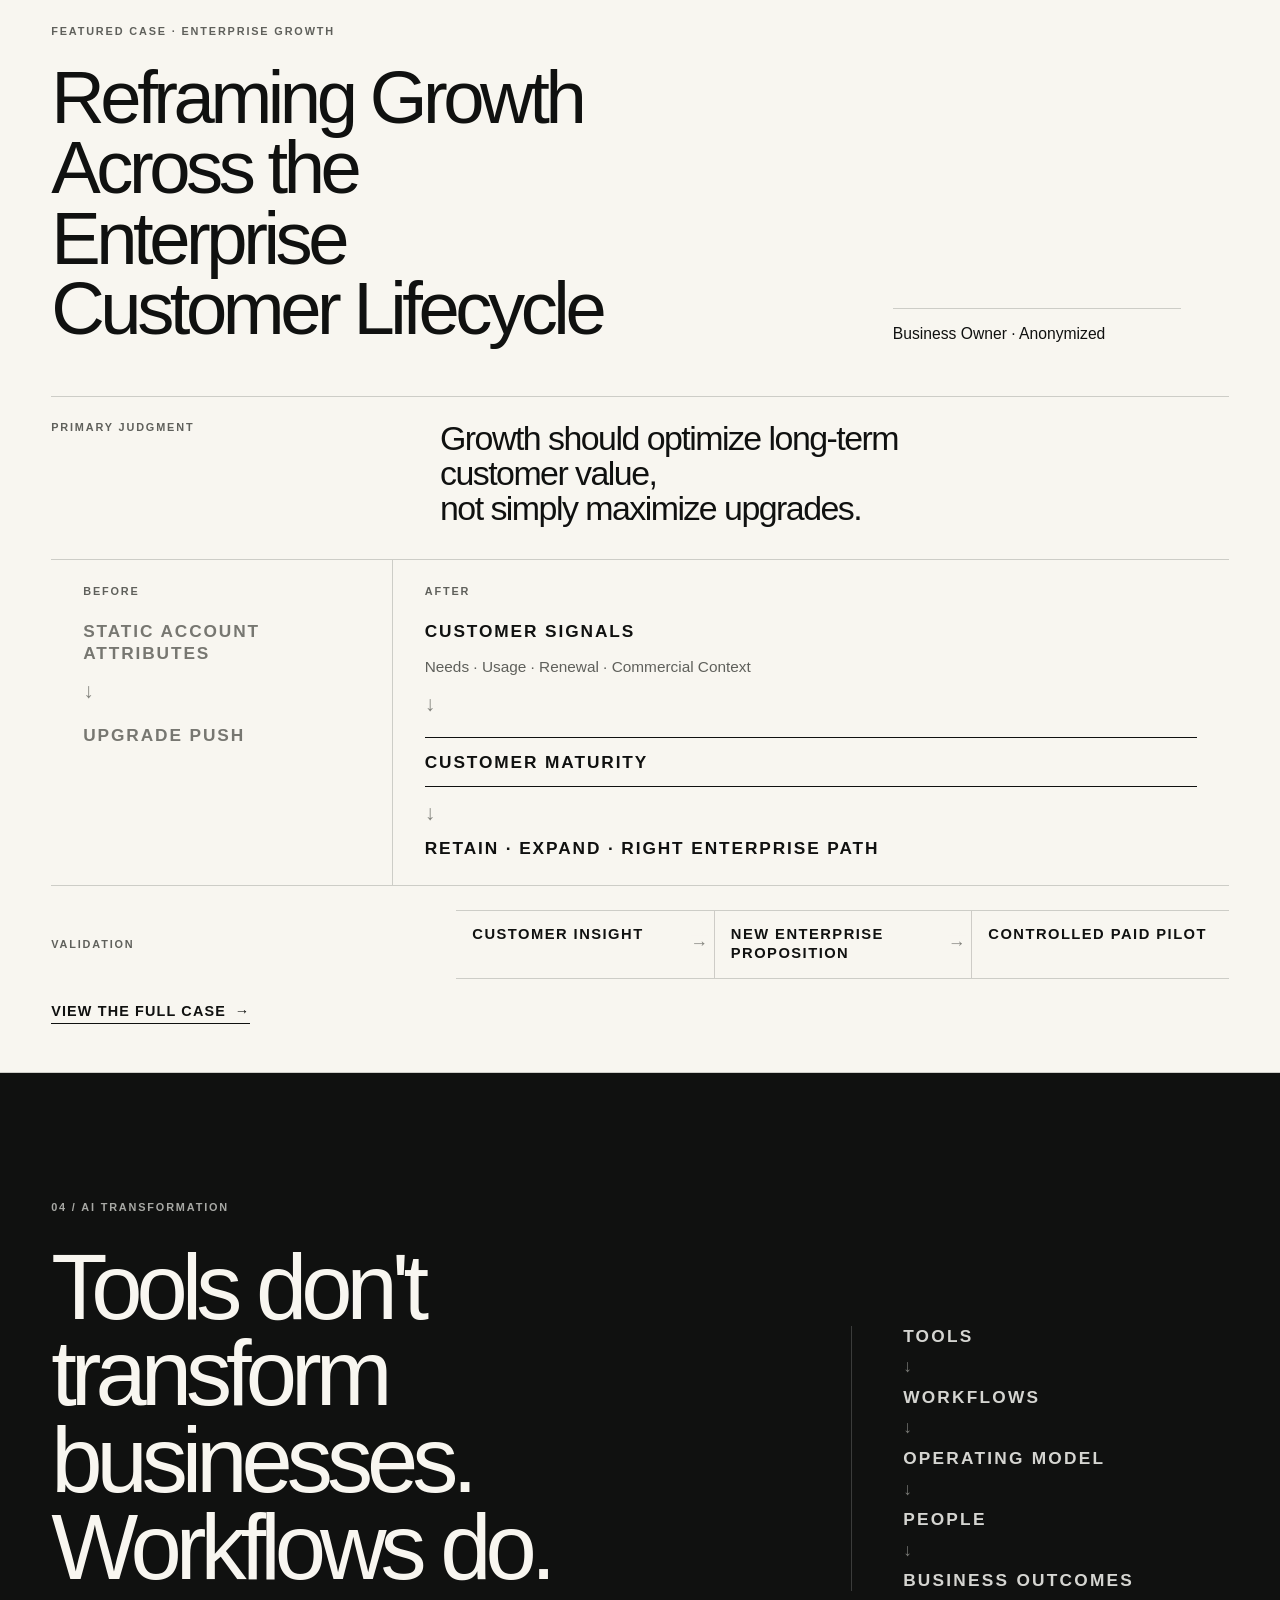
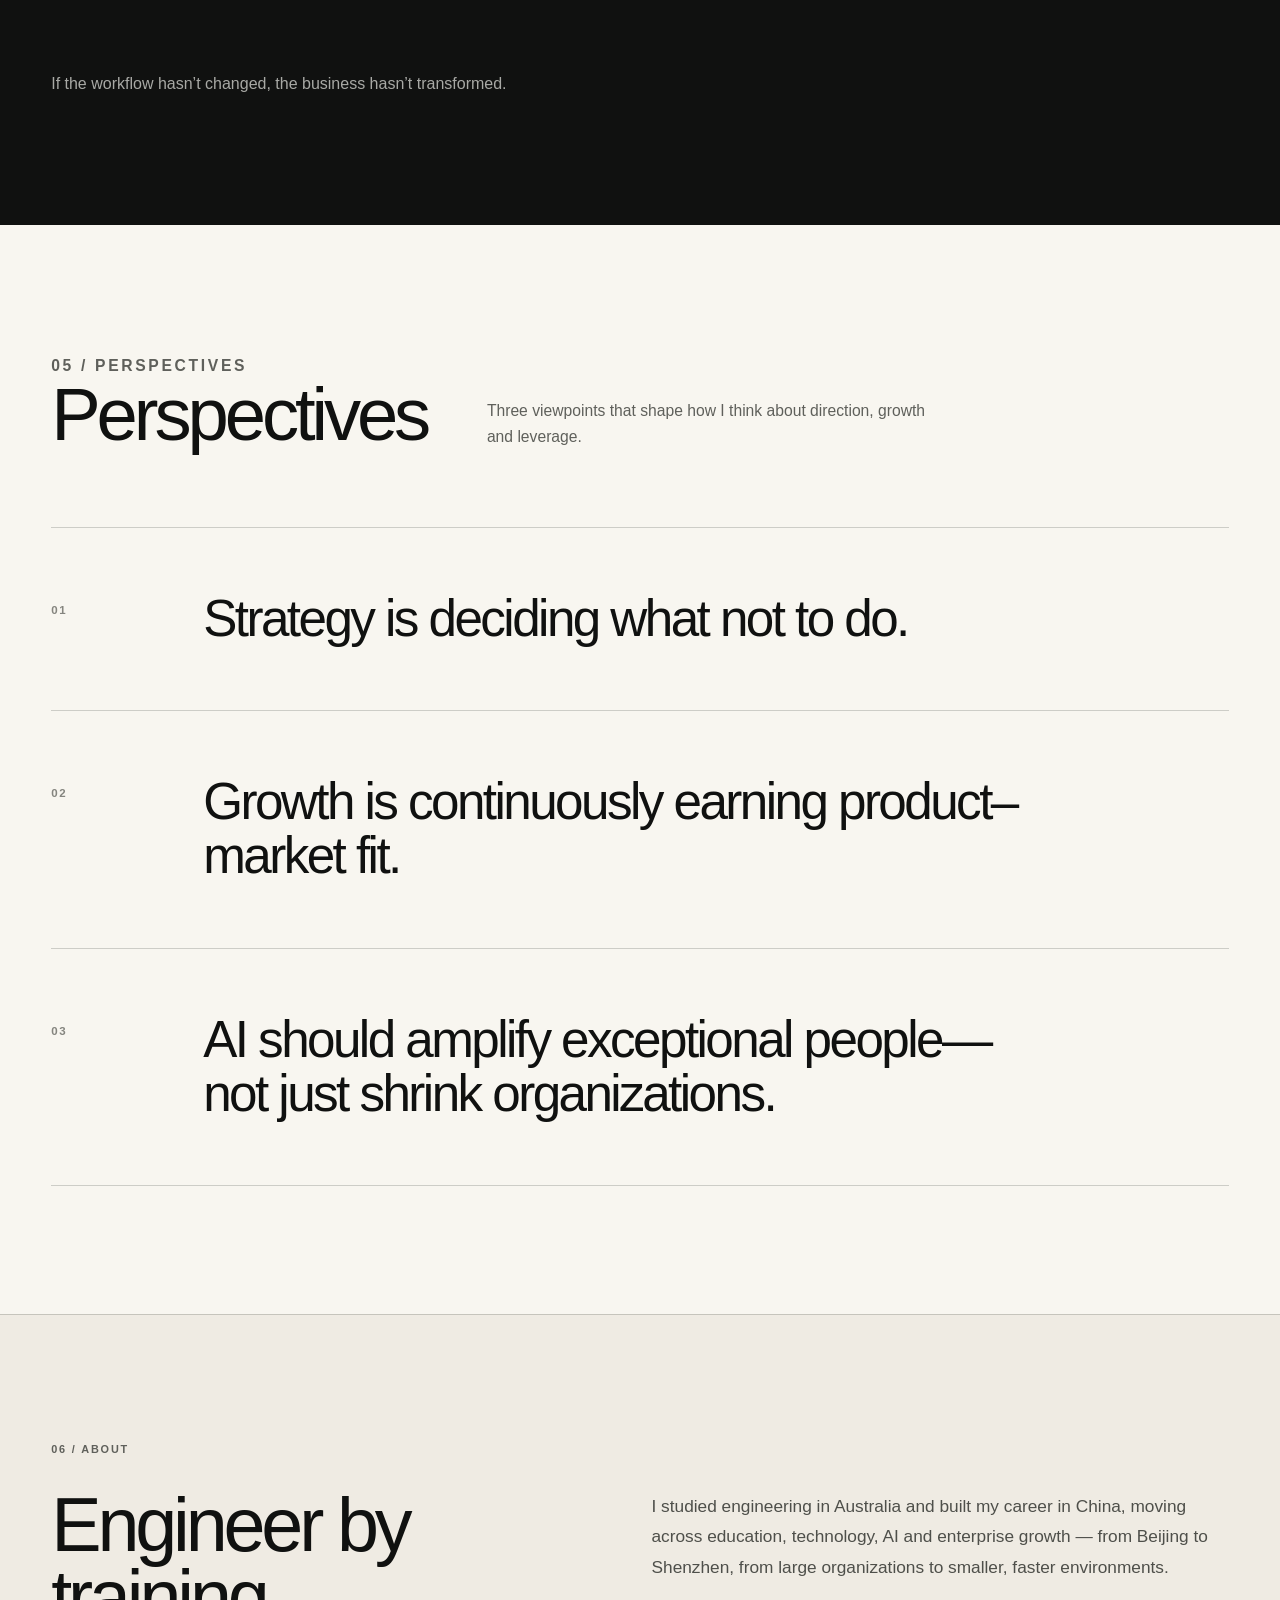
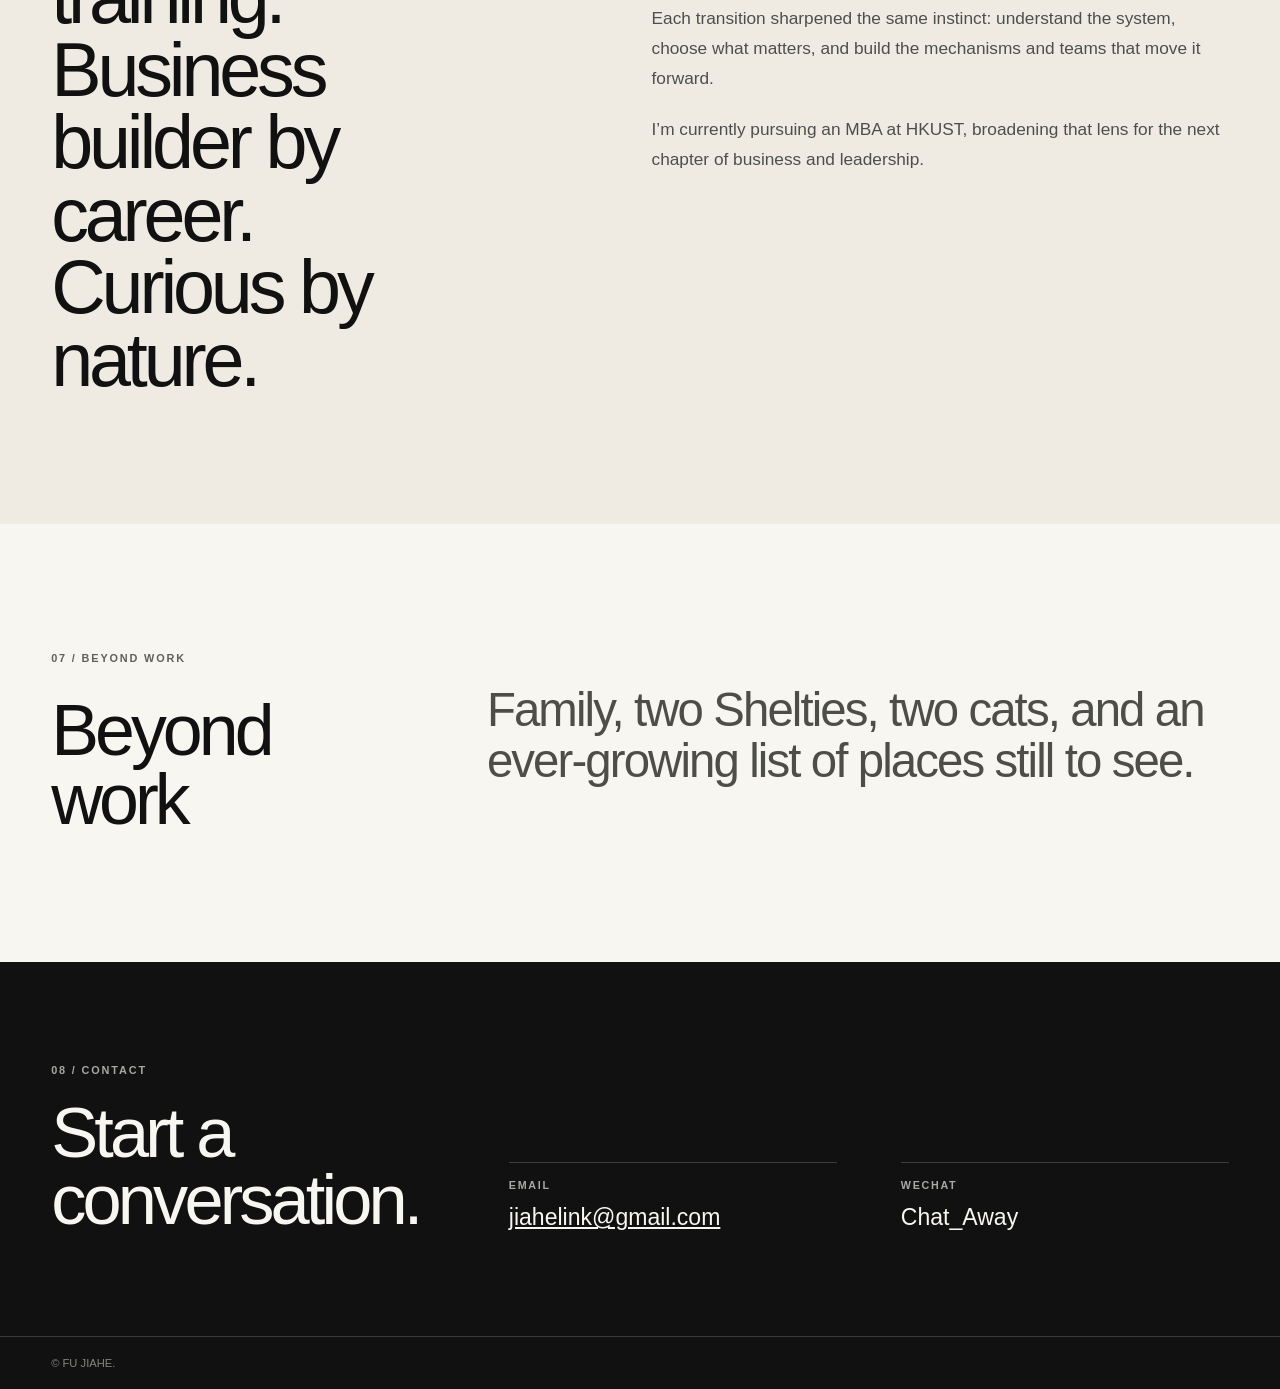
==== commit 756ed837: "Add enterprise growth proof layer" ====
--- a/index.html
+++ b/index.html
@@ -116,6 +116,52 @@
       </div>
     </section>
 
+    <section class="featured-teaser" id="featured-case" aria-labelledby="featured-case-title">
+      <div class="shell">
+        <header class="teaser-header">
+          <div>
+            <p class="section-marker">FEATURED CASE · ENTERPRISE GROWTH</p>
+            <h2 id="featured-case-title">Reframing Growth Across the Enterprise Customer Lifecycle</h2>
+          </div>
+          <p class="teaser-meta">Business Owner · Anonymized</p>
+        </header>
+
+        <div class="teaser-judgment">
+          <p class="teaser-label">PRIMARY JUDGMENT</p>
+          <p class="teaser-judgment-statement">Growth should optimize long-term customer value,<br>not simply maximize upgrades.</p>
+        </div>
+
+        <div class="teaser-model" aria-label="Condensed before and after enterprise growth operating model">
+          <div class="teaser-model-block teaser-before">
+            <p class="teaser-label">BEFORE</p>
+            <h3>STATIC ACCOUNT ATTRIBUTES</h3>
+            <p class="teaser-arrow" aria-hidden="true">↓</p>
+            <p class="teaser-outcome">UPGRADE PUSH</p>
+          </div>
+          <div class="teaser-model-block teaser-after">
+            <p class="teaser-label">AFTER</p>
+            <h3>CUSTOMER SIGNALS</h3>
+            <p class="teaser-signals">Needs · Usage · Renewal · Commercial Context</p>
+            <p class="teaser-arrow" aria-hidden="true">↓</p>
+            <p class="teaser-maturity">CUSTOMER MATURITY</p>
+            <p class="teaser-arrow" aria-hidden="true">↓</p>
+            <p class="teaser-paths">RETAIN · EXPAND · RIGHT ENTERPRISE PATH</p>
+          </div>
+        </div>
+
+        <div class="teaser-validation">
+          <p class="teaser-label">VALIDATION</p>
+          <ol class="teaser-chain" aria-label="Condensed validation evidence chain">
+            <li>CUSTOMER INSIGHT</li>
+            <li>NEW ENTERPRISE PROPOSITION</li>
+            <li>CONTROLLED PAID PILOT</li>
+          </ol>
+        </div>
+
+        <a class="teaser-cta" href="/cases/enterprise-growth/">View the full case <span aria-hidden="true">→</span></a>
+      </div>
+    </section>
+
     <section class="transformation section-pad" id="transformation" aria-labelledby="transformation-title">
       <div class="shell">
         <div class="transformation-grid">
--- a/styles.css
+++ b/styles.css
@@ -317,6 +317,514 @@
   line-height: 1.68;
 }
 
+.featured-teaser {
+  background: var(--ivory);
+  border-block: 1px solid var(--line-light);
+  padding-block: clamp(3rem, 3.5vw, 4rem);
+}
+
+.teaser-header {
+  display: grid;
+  grid-template-columns: minmax(0, 1.1fr) minmax(15rem, 0.5fr);
+  gap: clamp(2rem, 8vw, 8rem);
+  align-items: end;
+  margin-bottom: clamp(2.5rem, 4vw, 4rem);
+}
+
+.teaser-header h2 {
+  max-width: 14ch;
+  margin: 1.6rem 0 0;
+  font-size: clamp(3.1rem, 5.8vw, 6rem);
+  font-weight: 500;
+  line-height: 0.95;
+  letter-spacing: -0.06em;
+}
+
+.teaser-meta {
+  max-width: 18rem;
+  margin: 0;
+  padding-top: 0.85rem;
+  border-top: 1px solid var(--line-light);
+  font-size: 0.98rem;
+  line-height: 1.4;
+}
+
+.teaser-judgment {
+  display: grid;
+  grid-template-columns: minmax(0, 0.55fr) minmax(0, 1.45fr);
+  gap: clamp(2rem, 7vw, 7rem);
+  align-items: start;
+  padding-block: 1.5rem 2rem;
+  border-top: 1px solid var(--line-light);
+}
+
+.teaser-label {
+  margin: 0;
+  color: var(--muted-dark);
+  font-size: 0.68rem;
+  font-weight: 700;
+  letter-spacing: 0.17em;
+  text-transform: uppercase;
+}
+
+.teaser-judgment-statement {
+  max-width: 26ch;
+  margin: 0;
+  font-size: clamp(1.7rem, 2.65vw, 2.75rem);
+  font-weight: 470;
+  line-height: 1.04;
+  letter-spacing: -0.045em;
+}
+
+.teaser-model {
+  display: grid;
+  grid-template-columns: minmax(12rem, 0.58fr) minmax(0, 1.42fr);
+  border-block: 1px solid var(--line-light);
+}
+
+.teaser-model-block {
+  min-width: 0;
+  padding: clamp(1.25rem, 2vw, 2.25rem) clamp(1.25rem, 2.5vw, 2.5rem);
+}
+
+.teaser-before {
+  border-right: 1px solid var(--line-light);
+  color: #777771;
+}
+
+.teaser-before h3,
+.teaser-before .teaser-outcome {
+  color: #777771;
+}
+
+.teaser-after h3,
+.teaser-after .teaser-maturity,
+.teaser-after .teaser-paths {
+  color: var(--ink);
+}
+
+.teaser-model-block h3,
+.teaser-outcome,
+.teaser-maturity,
+.teaser-paths {
+  margin: 1.4rem 0 0;
+  font-size: clamp(0.9rem, 1.35vw, 1.2rem);
+  font-weight: 700;
+  line-height: 1.3;
+  letter-spacing: 0.11em;
+  text-transform: uppercase;
+}
+
+.teaser-signals {
+  margin: 0.8rem 0 0;
+  color: var(--muted-dark);
+  font-size: clamp(0.95rem, 1.2vw, 1.08rem);
+  line-height: 1.5;
+}
+
+.teaser-arrow {
+  margin: 1rem 0 0;
+  color: #85857f;
+  font-size: 1.3rem;
+  line-height: 1;
+}
+
+.teaser-maturity {
+  padding-block: 0.8rem;
+  border-block: 1px solid var(--ink);
+}
+
+.teaser-paths {
+  margin-top: 0.8rem;
+}
+
+.teaser-validation {
+  display: grid;
+  grid-template-columns: minmax(12rem, 0.58fr) minmax(0, 1.42fr);
+  gap: clamp(2rem, 7vw, 7rem);
+  align-items: center;
+  padding-top: 1.5rem;
+}
+
+.teaser-chain {
+  display: grid;
+  grid-template-columns: repeat(3, minmax(0, 1fr));
+  margin: 0;
+  padding: 0;
+  border-block: 1px solid var(--line-light);
+  list-style: none;
+}
+
+.teaser-chain li {
+  position: relative;
+  min-width: 0;
+  padding: 0.9rem 1rem;
+  color: var(--ink);
+  font-size: clamp(0.86rem, 1.15vw, 1rem);
+  font-weight: 700;
+  line-height: 1.3;
+  letter-spacing: 0.1em;
+  text-transform: uppercase;
+}
+
+.teaser-chain li + li {
+  border-left: 1px solid var(--line-light);
+}
+
+.teaser-chain li:not(:last-child)::after {
+  content: "→";
+  position: absolute;
+  z-index: 1;
+  top: 50%;
+  right: 0.35rem;
+  color: #85857f;
+  background: var(--ivory);
+  font-size: 1.1rem;
+  font-weight: 400;
+  letter-spacing: 0;
+  line-height: 1;
+  transform: translateY(-50%);
+}
+
+.teaser-cta {
+  display: inline-flex;
+  gap: 0.55rem;
+  margin-top: 1.5rem;
+  padding-bottom: 0.25rem;
+  border-bottom: 1px solid currentColor;
+  font-size: 0.9rem;
+  font-weight: 700;
+  letter-spacing: 0.08em;
+  text-decoration: none;
+  text-transform: uppercase;
+}
+
+.detail-back {
+  color: #d0d0cc;
+  font-size: 0.76rem;
+  text-decoration: none;
+}
+
+.detail-back:hover {
+  color: var(--ivory);
+}
+
+.case-detail h1 {
+  max-width: 14ch;
+  margin: 2rem 0 0;
+  color: var(--ink);
+  font-size: clamp(3.1rem, 5.8vw, 6rem);
+  font-weight: 500;
+  line-height: 0.95;
+  letter-spacing: -0.06em;
+  white-space: normal;
+}
+
+.case-detail-note {
+  max-width: 48rem;
+  margin-top: clamp(3rem, 6vw, 5.5rem);
+  padding-top: 2rem;
+  border-top: 1px solid var(--line-light);
+}
+
+.case-detail-note > p:not(.featured-case-label):not(.featured-case-boundary) {
+  max-width: 42rem;
+  margin: 0;
+  color: var(--muted-dark);
+  font-size: clamp(1rem, 1.25vw, 1.16rem);
+  line-height: 1.68;
+}
+
+.case-detail-note > p + p:not(.featured-case-boundary) {
+  margin-top: 1rem;
+}
+
+.case-detail-note .featured-case-boundary {
+  max-width: 42rem;
+  margin-top: 2rem;
+}
+
+.featured-case {
+  background: var(--ivory);
+  border-block: 1px solid var(--line-light);
+  padding-block: clamp(3.5rem, 4.25vw, 5.5rem);
+}
+
+.featured-case-header {
+  display: grid;
+  grid-template-columns: minmax(0, 1.08fr) minmax(15rem, 0.42fr);
+  gap: clamp(2rem, 8vw, 8rem);
+  align-items: end;
+  margin-bottom: clamp(3.5rem, 6vw, 5.5rem);
+}
+
+.featured-case-header h2 {
+  max-width: 14ch;
+  margin: 2rem 0 0;
+  font-size: clamp(3.1rem, 5.8vw, 6rem);
+  font-weight: 500;
+  line-height: 0.95;
+  letter-spacing: -0.06em;
+}
+
+.featured-case-meta {
+  display: grid;
+  grid-template-columns: repeat(2, minmax(0, 1fr));
+  gap: 1rem;
+  margin: 0;
+}
+
+.featured-case-meta > div {
+  padding-top: 0.85rem;
+  border-top: 1px solid var(--line-light);
+}
+
+.featured-case-meta dt,
+.featured-case-meta dd {
+  margin: 0;
+}
+
+.featured-case-meta dt,
+.featured-case-label,
+.model-label {
+  color: var(--muted-dark);
+  font-size: 0.68rem;
+  font-weight: 700;
+  letter-spacing: 0.17em;
+  text-transform: uppercase;
+}
+
+.featured-case-meta dd {
+  margin-top: 0.75rem;
+  font-size: 0.98rem;
+  line-height: 1.4;
+}
+
+.featured-case-narrative,
+.featured-case-evidence {
+  display: grid;
+  grid-template-columns: minmax(0, 1fr) minmax(0, 1fr);
+  gap: clamp(2rem, 7vw, 7rem);
+}
+
+.featured-case-narrative {
+  padding-block: 2rem clamp(3.5rem, 6vw, 5.5rem);
+  border-top: 1px solid var(--line-light);
+}
+
+.featured-case-block {
+  min-width: 0;
+}
+
+.featured-case-label {
+  margin: 0 0 1.35rem;
+}
+
+.featured-case-block > p:not(.featured-case-label):not(.featured-case-judgment-statement):not(.featured-case-support):not(.featured-case-boundary),
+.featured-case-support,
+.featured-case-boundary {
+  max-width: 38rem;
+  margin: 0;
+  color: var(--muted-dark);
+  font-size: clamp(1rem, 1.25vw, 1.16rem);
+  line-height: 1.68;
+}
+
+.featured-case-block > p + p:not(.featured-case-support):not(.featured-case-boundary) {
+  margin-top: 1.3rem;
+}
+
+.featured-case-judgment-statement {
+  max-width: 22ch;
+  margin: 0;
+  font-size: clamp(1.9rem, 3.25vw, 3.25rem);
+  font-weight: 470;
+  line-height: 1.06;
+  letter-spacing: -0.045em;
+}
+
+.featured-case-support {
+  margin-top: 2rem;
+}
+
+.operating-model {
+  display: grid;
+  grid-template-columns: minmax(0, 0.58fr) minmax(0, 1.42fr);
+  border-block: 1px solid var(--line-light);
+}
+
+.model-panel {
+  min-width: 0;
+  padding: clamp(2rem, 3vw, 3rem) clamp(1.5rem, 3vw, 3rem);
+}
+
+.model-before {
+  border-right: 1px solid var(--line-light);
+  color: #777771;
+}
+
+.model-before .model-step h3,
+.model-before .model-outcome {
+  color: #777771;
+  font-weight: 650;
+}
+
+.model-before .model-step ul,
+.model-before .model-arrow {
+  color: #85857f;
+}
+
+.model-after .model-step h3,
+.model-after .model-paths,
+.model-after .model-final {
+  color: var(--ink);
+}
+
+.model-label {
+  margin: 0 0 clamp(2.25rem, 3.5vw, 3.25rem);
+}
+
+.model-step {
+  padding-top: 1rem;
+  border-top: 1px solid var(--line-light);
+}
+
+.model-maturity {
+  padding-block: 1rem;
+  border-block: 1px solid var(--ink);
+}
+
+.model-step h3,
+.model-outcome,
+.model-final,
+.model-paths {
+  margin: 0;
+  font-size: clamp(0.9rem, 1.45vw, 1.25rem);
+  font-weight: 700;
+  line-height: 1.3;
+  letter-spacing: 0.11em;
+  text-transform: uppercase;
+}
+
+.model-step ul {
+  margin: 1.25rem 0 0;
+  padding: 0;
+  color: var(--muted-dark);
+  font-size: clamp(0.98rem, 1.3vw, 1.15rem);
+  line-height: 1.65;
+  list-style: none;
+}
+
+.model-step li + li::before {
+  content: "·";
+  margin-inline: 0.5rem;
+  color: #85857f;
+}
+
+.model-arrow {
+  margin: 0.75rem 0;
+  color: #85857f;
+  font-size: 1.4rem;
+  line-height: 1;
+}
+
+.model-outcome,
+.model-final {
+  color: var(--muted-dark);
+}
+
+.model-paths {
+  display: grid;
+  grid-template-columns: repeat(3, minmax(0, 1fr));
+  margin: 0;
+  padding: 0;
+  border-top: 1px solid var(--line-light);
+  list-style: none;
+}
+
+.model-paths li {
+  min-width: 0;
+  padding-right: 1rem;
+}
+
+.model-paths li + li {
+  padding-left: 1rem;
+  border-left: 1px solid var(--line-light);
+}
+
+.featured-case-disclosure {
+  margin: 1.25rem 0 clamp(3.5rem, 6vw, 5.5rem);
+  color: var(--muted-dark);
+  font-size: 0.78rem;
+  line-height: 1.55;
+}
+
+.featured-case-evidence {
+  padding-top: 2rem;
+  border-top: 1px solid var(--line-light);
+}
+
+.featured-case-list {
+  margin: 0;
+  padding: 0;
+  border-top: 1px solid var(--line-light);
+  list-style: none;
+}
+
+.featured-case-list li {
+  padding-block: 0.85rem;
+  border-bottom: 1px solid var(--line-light);
+  font-size: clamp(0.98rem, 1.25vw, 1.12rem);
+  line-height: 1.45;
+}
+
+.featured-case-boundary {
+  margin-top: 2rem;
+  color: #777771;
+  font-size: 0.82rem;
+}
+
+.validation-chain {
+  margin: 0;
+  padding: 0;
+  border-top: 1px solid var(--line-light);
+  list-style: none;
+}
+
+.validation-chain li {
+  padding-block: 0.8rem;
+  border-bottom: 1px solid var(--line-light);
+  color: var(--ink);
+  font-size: clamp(1rem, 1.45vw, 1.25rem);
+  font-weight: 700;
+  line-height: 1.3;
+  letter-spacing: 0.11em;
+}
+
+.validation-chain li:not(:last-child)::after {
+  content: "↓";
+  display: block;
+  margin-top: 0.7rem;
+  color: #85857f;
+  font-size: 1.4rem;
+  font-weight: 400;
+  letter-spacing: 0;
+  line-height: 1;
+}
+
+.validation-chain li:last-child {
+  padding-block: 1rem;
+  font-size: clamp(1.05rem, 1.65vw, 1.45rem);
+}
+
+.validation-support {
+  max-width: 38rem;
+  margin: 1.75rem 0 0;
+  color: var(--muted-dark);
+  font-size: clamp(1rem, 1.25vw, 1.16rem);
+  line-height: 1.68;
+}
+
 .transformation-grid {
   display: grid;
   grid-template-columns: minmax(0, 1.28fr) minmax(18rem, 0.72fr);
@@ -601,6 +1109,15 @@
     grid-template-columns: 1fr;
   }
 
+  .featured-case-header {
+    grid-template-columns: 1fr;
+    gap: 2rem;
+  }
+
+  .featured-case-meta {
+    max-width: 28rem;
+  }
+
   .case-item {
     grid-template-columns: 5rem 1fr;
   }
@@ -676,6 +1193,63 @@
   .section-heading,
   .perspective-intro {
     gap: 1.5rem;
+  }
+
+  .featured-case-narrative,
+  .featured-case-evidence,
+  .operating-model {
+    grid-template-columns: 1fr;
+  }
+
+  .featured-case-header {
+    margin-bottom: 3.5rem;
+  }
+
+  .featured-case-header h2 {
+    font-size: clamp(3rem, 14vw, 4.4rem);
+  }
+
+  .featured-case {
+    padding-block: 4rem;
+  }
+
+  .featured-case-narrative {
+    gap: 3rem;
+  }
+
+  .model-before {
+    border-right: 0;
+    border-bottom: 1px solid var(--line-light);
+  }
+
+  .featured-case-validation {
+    order: -1;
+  }
+
+  .featured-case-ownership {
+    order: 0;
+  }
+
+  .model-label {
+    margin-bottom: 2.5rem;
+  }
+
+  .model-paths {
+    grid-template-columns: 1fr;
+  }
+
+  .model-paths li {
+    padding: 0.75rem 0;
+  }
+
+  .model-paths li + li {
+    padding-left: 0;
+    border-top: 1px solid var(--line-light);
+    border-left: 0;
+  }
+
+  .featured-case-evidence {
+    gap: 3rem;
   }
 
   .case-item {
@@ -730,3 +1304,69 @@
     transition: none !important;
   }
 }
+
+@media (max-width: 900px) {
+  .teaser-header {
+    grid-template-columns: 1fr;
+    gap: 1.5rem;
+  }
+
+  .teaser-meta {
+    max-width: 28rem;
+  }
+}
+
+@media (max-width: 620px) {
+  .featured-teaser {
+    padding-block: 3.5rem;
+  }
+
+  .case-detail h1 {
+    font-size: clamp(3rem, 14vw, 4.4rem);
+  }
+
+  .teaser-header h2 {
+    font-size: clamp(3rem, 14vw, 4.4rem);
+  }
+
+  .teaser-judgment,
+  .teaser-model,
+  .teaser-validation {
+    grid-template-columns: 1fr;
+  }
+
+  .teaser-judgment {
+    gap: 1rem;
+  }
+
+  .teaser-model-block {
+    padding-block: 1.5rem 2rem;
+  }
+
+  .teaser-before {
+    border-right: 0;
+    border-bottom: 1px solid var(--line-light);
+  }
+
+  .teaser-validation {
+    gap: 1rem;
+  }
+
+  .teaser-chain {
+    grid-template-columns: 1fr;
+  }
+
+  .teaser-chain li + li {
+    border-top: 1px solid var(--line-light);
+    border-left: 0;
+  }
+
+  .teaser-chain li:not(:last-child)::after {
+    top: auto;
+    right: auto;
+    bottom: -0.7rem;
+    left: 1rem;
+    content: "↓";
+    transform: none;
+  }
+}
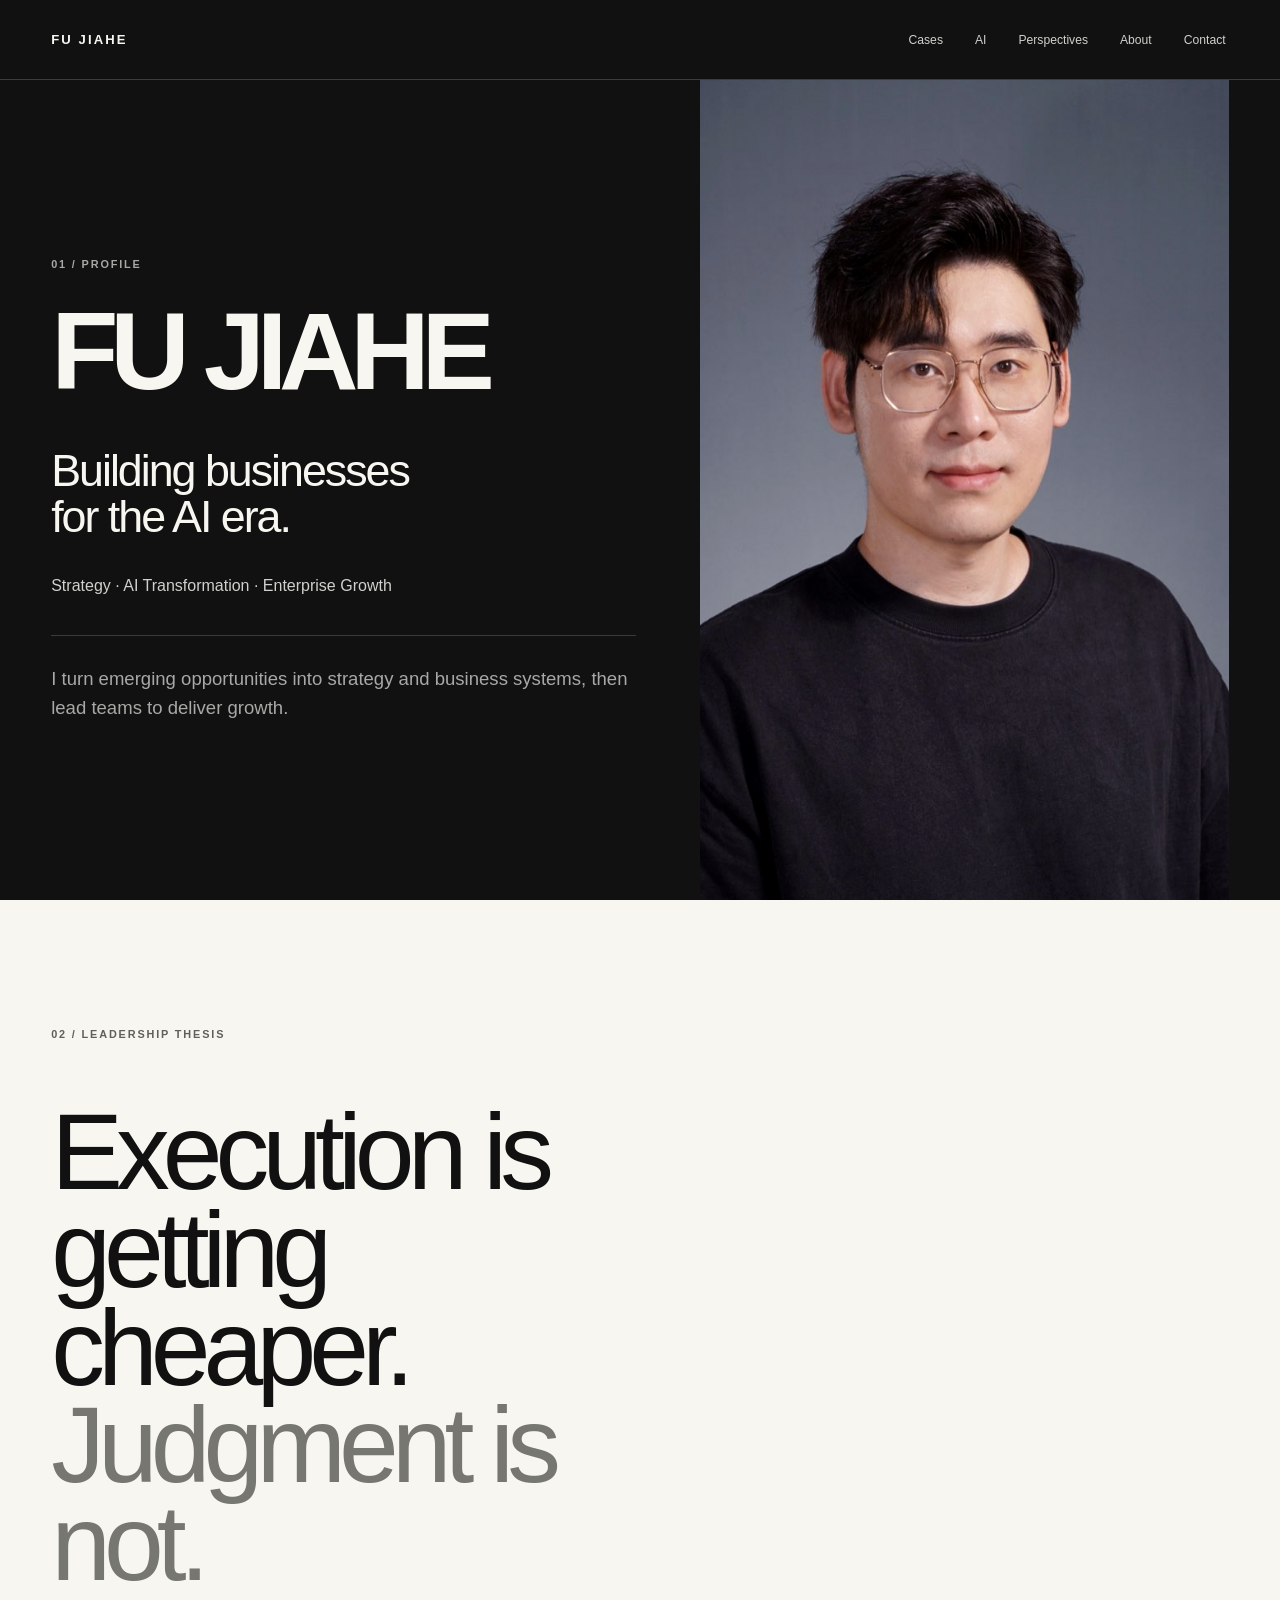
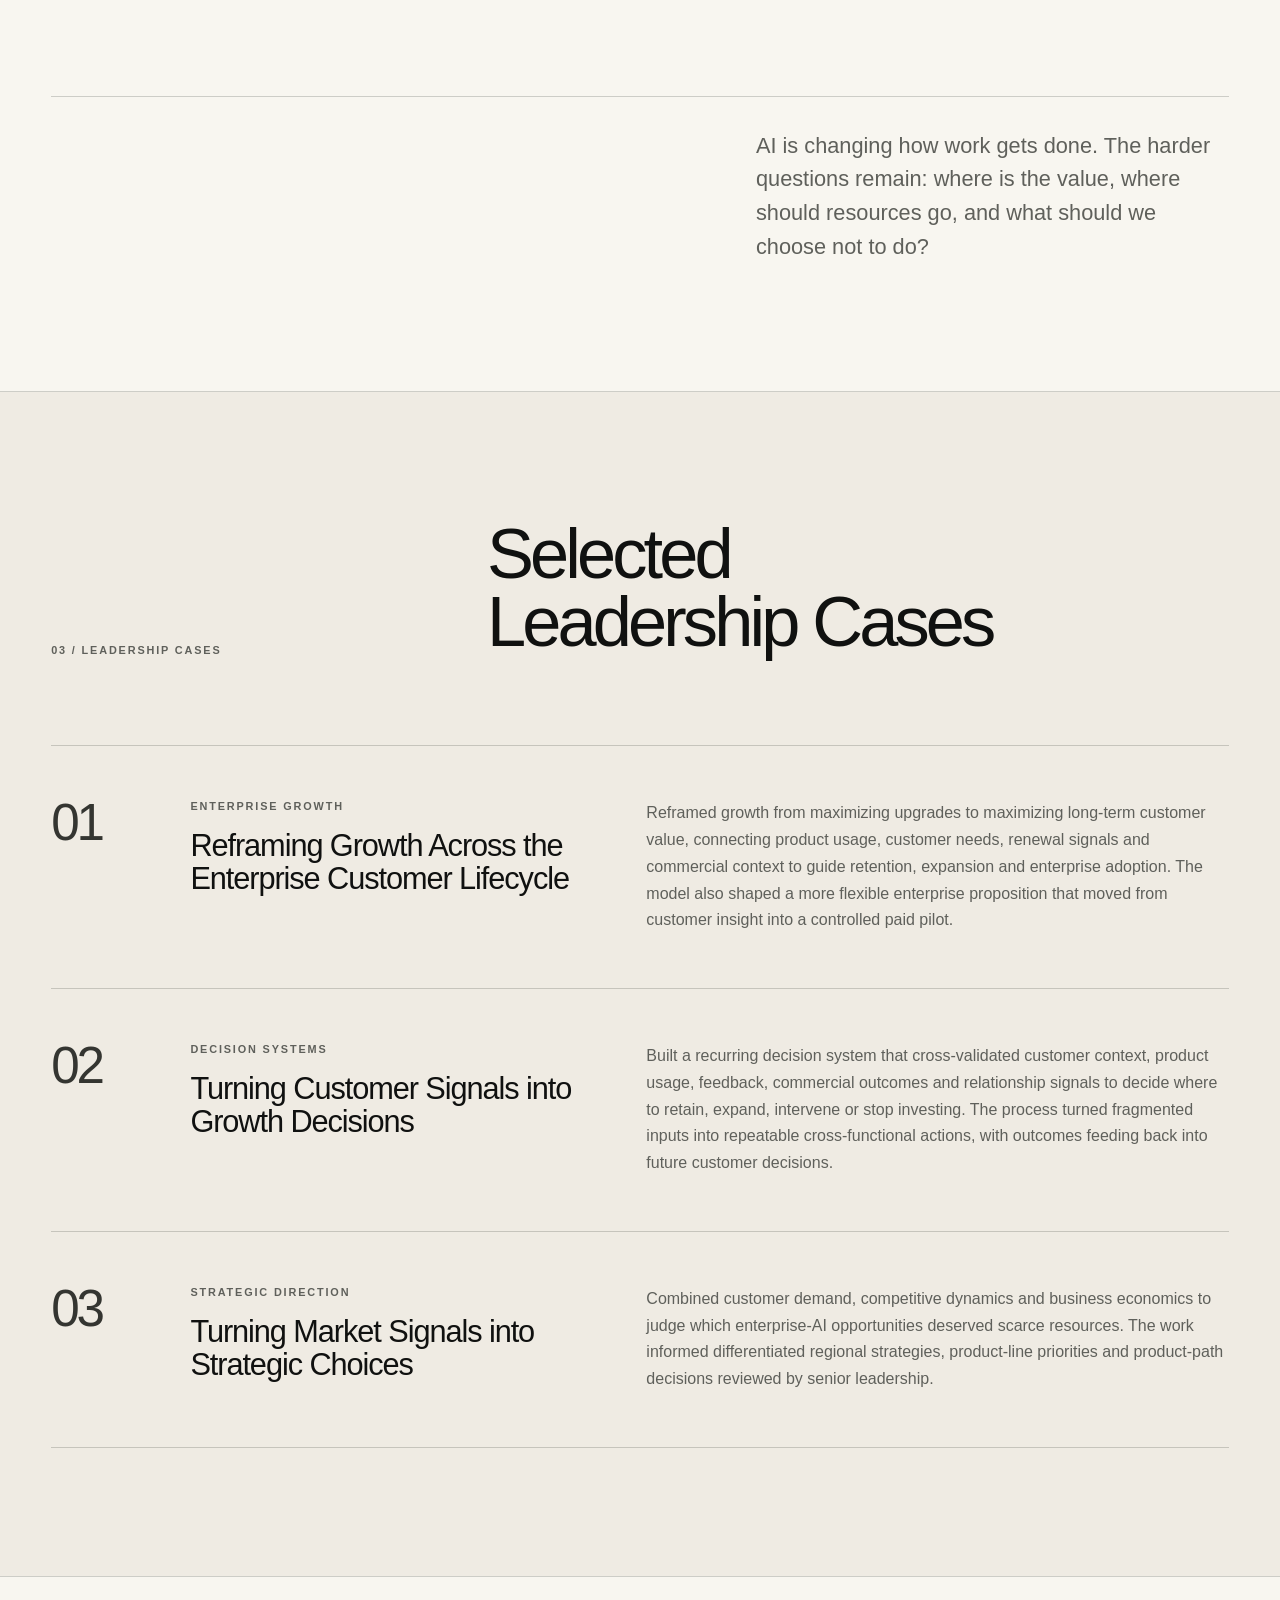
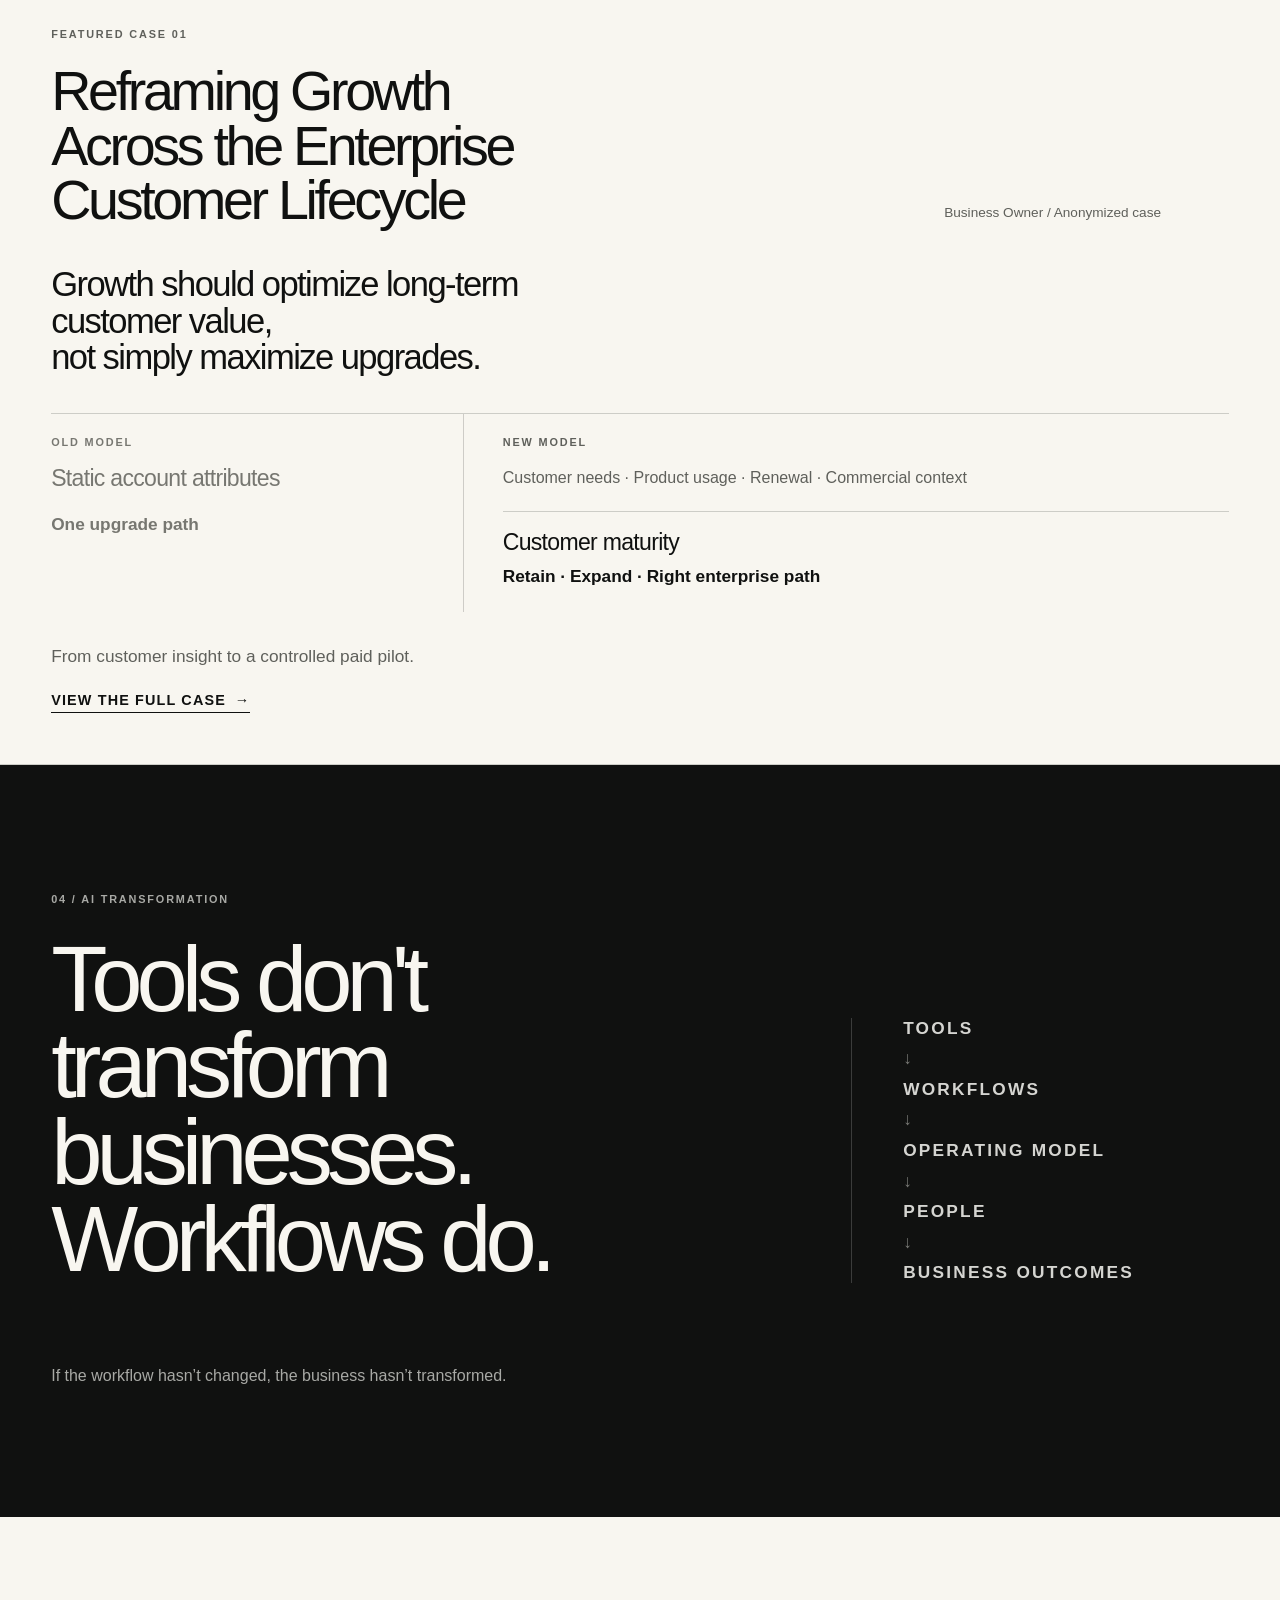
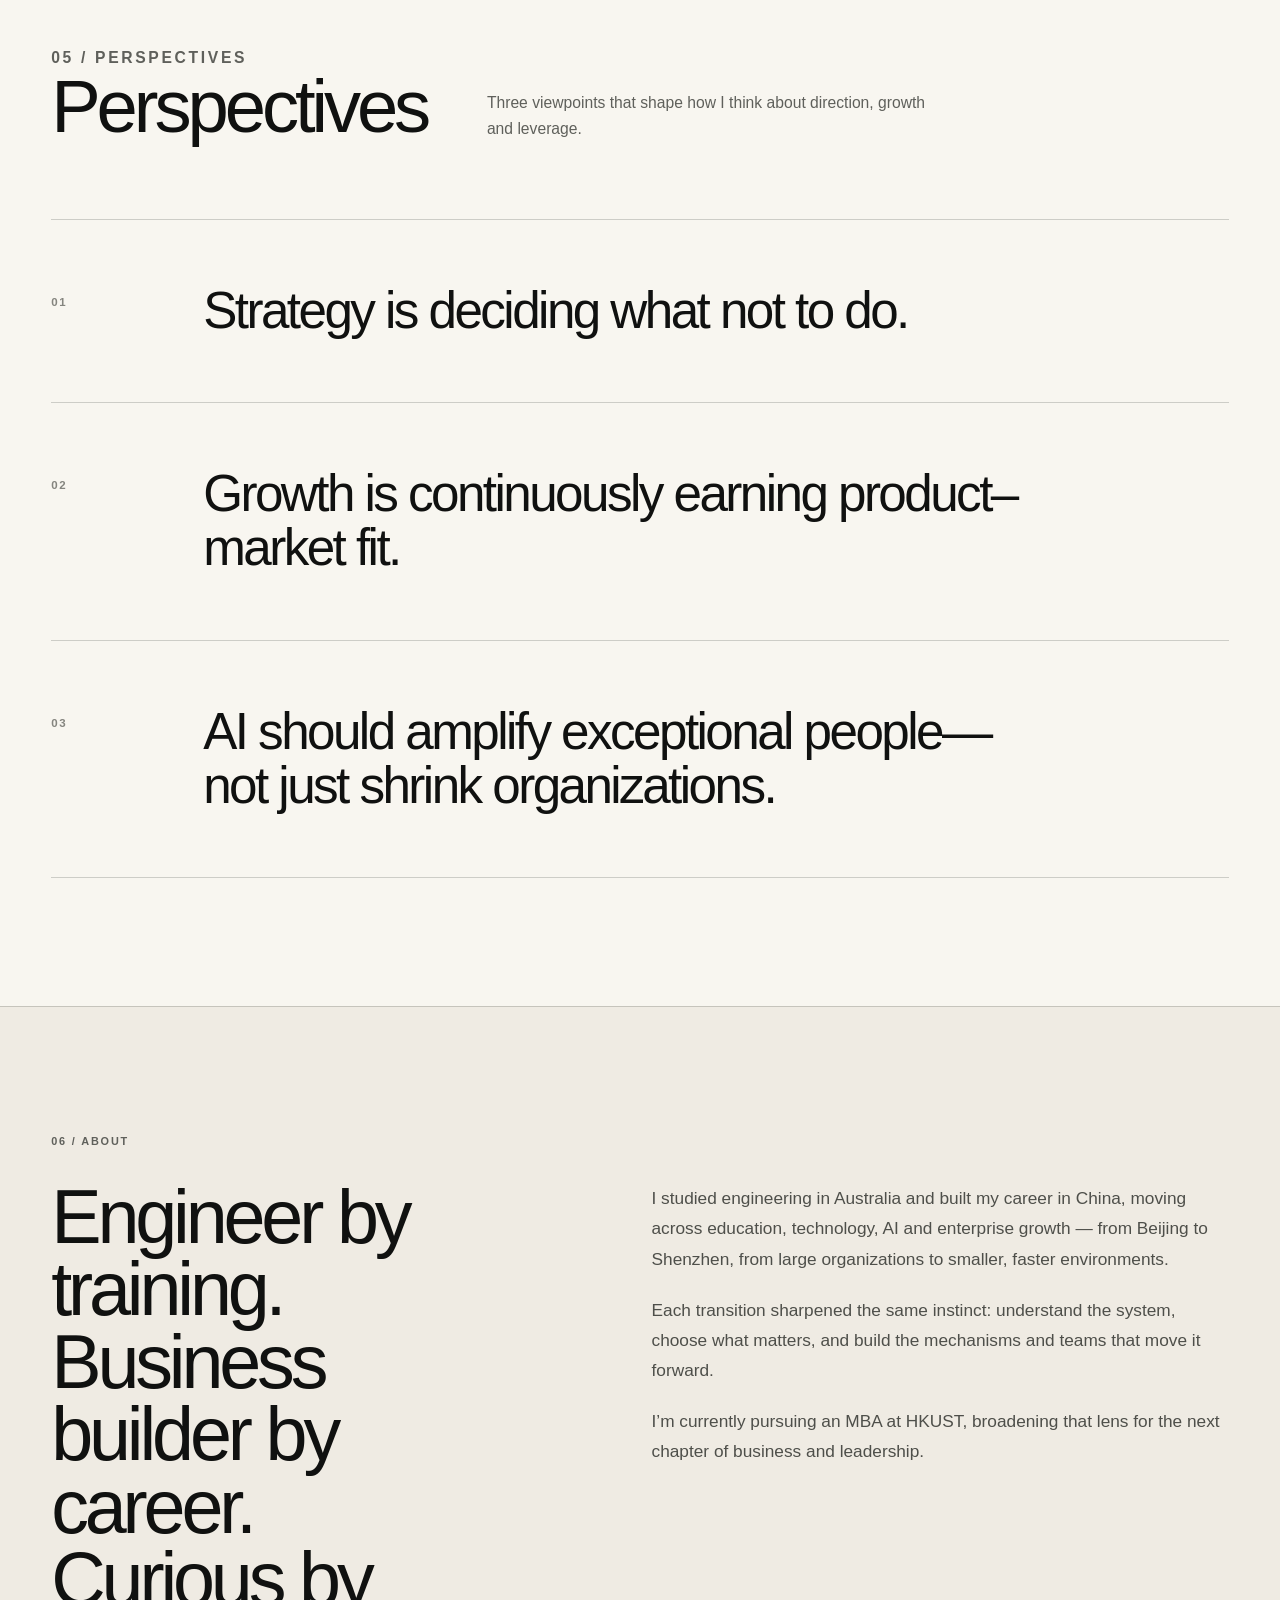
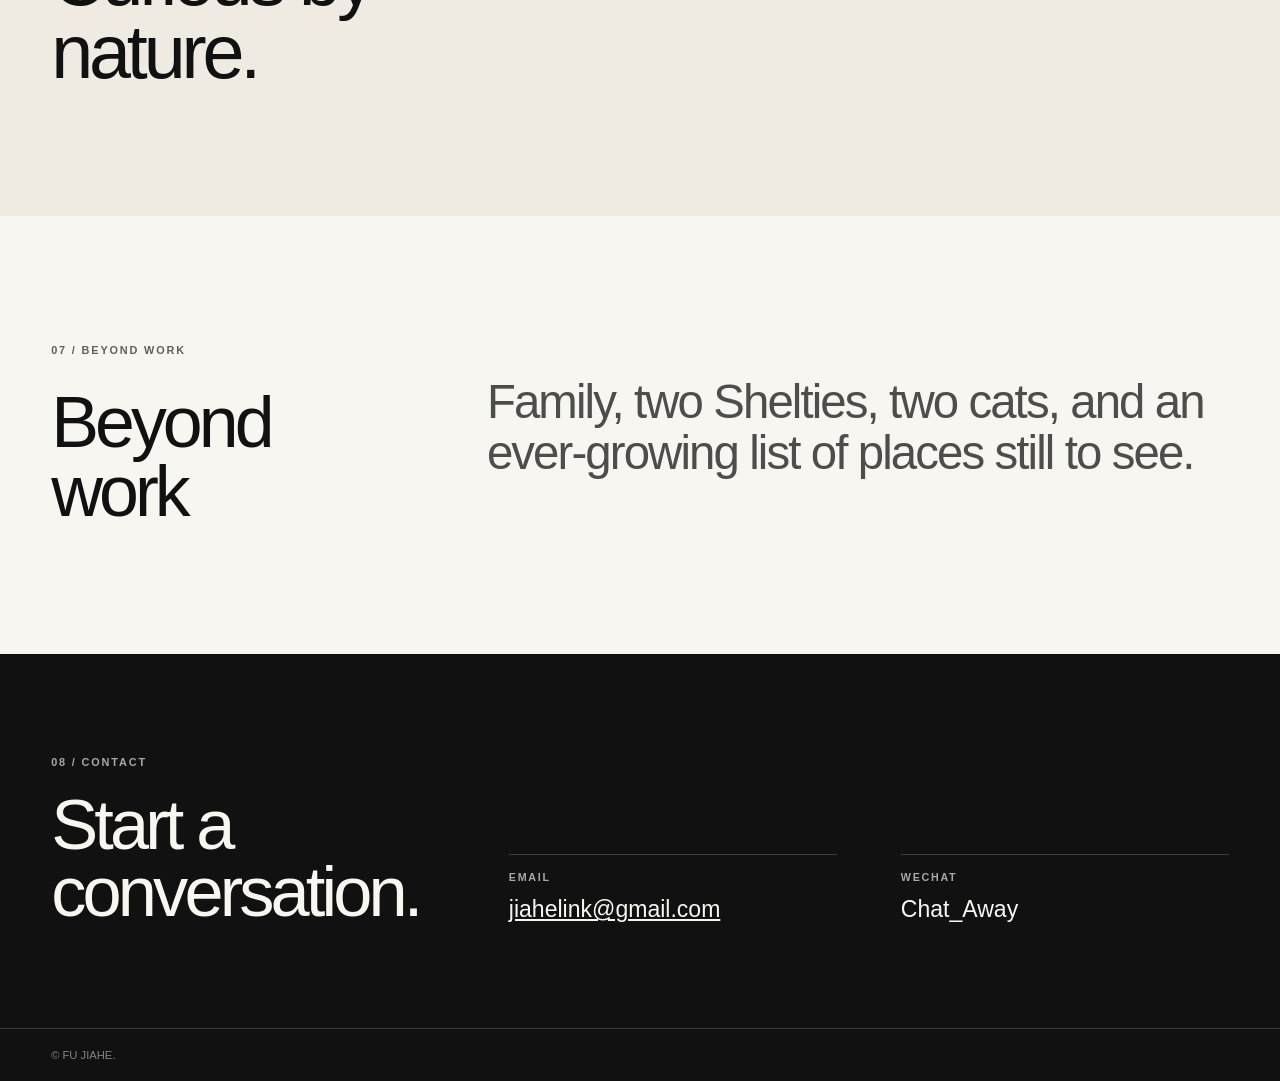
==== commit b7e1c3af: "Refine proof layer editorial direction" ====
--- a/index.html
+++ b/index.html
@@ -120,44 +120,29 @@
       <div class="shell">
         <header class="teaser-header">
           <div>
-            <p class="section-marker">FEATURED CASE · ENTERPRISE GROWTH</p>
+            <p class="section-marker">FEATURED CASE 01</p>
             <h2 id="featured-case-title">Reframing Growth Across the Enterprise Customer Lifecycle</h2>
           </div>
-          <p class="teaser-meta">Business Owner · Anonymized</p>
+          <p class="teaser-meta">Business Owner / Anonymized case</p>
         </header>
 
-        <div class="teaser-judgment">
-          <p class="teaser-label">PRIMARY JUDGMENT</p>
-          <p class="teaser-judgment-statement">Growth should optimize long-term customer value,<br>not simply maximize upgrades.</p>
-        </div>
-
-        <div class="teaser-model" aria-label="Condensed before and after enterprise growth operating model">
-          <div class="teaser-model-block teaser-before">
-            <p class="teaser-label">BEFORE</p>
-            <h3>STATIC ACCOUNT ATTRIBUTES</h3>
-            <p class="teaser-arrow" aria-hidden="true">↓</p>
-            <p class="teaser-outcome">UPGRADE PUSH</p>
-          </div>
-          <div class="teaser-model-block teaser-after">
-            <p class="teaser-label">AFTER</p>
-            <h3>CUSTOMER SIGNALS</h3>
-            <p class="teaser-signals">Needs · Usage · Renewal · Commercial Context</p>
-            <p class="teaser-arrow" aria-hidden="true">↓</p>
-            <p class="teaser-maturity">CUSTOMER MATURITY</p>
-            <p class="teaser-arrow" aria-hidden="true">↓</p>
-            <p class="teaser-paths">RETAIN · EXPAND · RIGHT ENTERPRISE PATH</p>
-          </div>
-        </div>
-
-        <div class="teaser-validation">
-          <p class="teaser-label">VALIDATION</p>
-          <ol class="teaser-chain" aria-label="Condensed validation evidence chain">
-            <li>CUSTOMER INSIGHT</li>
-            <li>NEW ENTERPRISE PROPOSITION</li>
-            <li>CONTROLLED PAID PILOT</li>
-          </ol>
-        </div>
-
+        <p class="teaser-judgment">Growth should optimize long-term customer value,<br>not simply maximize upgrades.</p>
+
+        <div class="teaser-comparison" aria-label="Old and new enterprise growth model">
+          <div class="teaser-comparison-column teaser-old">
+            <p class="teaser-label">OLD MODEL</p>
+            <p class="teaser-model-title">Static account attributes</p>
+            <p class="teaser-model-note">One upgrade path</p>
+          </div>
+          <div class="teaser-comparison-column teaser-new">
+            <p class="teaser-label">NEW MODEL</p>
+            <p class="teaser-model-copy">Customer needs · Product usage · Renewal · Commercial context</p>
+            <p class="teaser-model-title">Customer maturity</p>
+            <p class="teaser-model-note">Retain · Expand · Right enterprise path</p>
+          </div>
+        </div>
+
+        <p class="teaser-proof">From customer insight to a controlled paid pilot.</p>
         <a class="teaser-cta" href="/cases/enterprise-growth/">View the full case <span aria-hidden="true">→</span></a>
       </div>
     </section>
--- a/styles.css
+++ b/styles.css
@@ -320,46 +320,61 @@
 .featured-teaser {
   background: var(--ivory);
   border-block: 1px solid var(--line-light);
-  padding-block: clamp(3rem, 3.5vw, 4rem);
+  padding-block: clamp(3rem, 4vw, 4.25rem);
 }
 
 .teaser-header {
   display: grid;
-  grid-template-columns: minmax(0, 1.1fr) minmax(15rem, 0.5fr);
+  grid-template-columns: minmax(0, 1.25fr) minmax(12rem, 0.45fr);
   gap: clamp(2rem, 8vw, 8rem);
   align-items: end;
-  margin-bottom: clamp(2.5rem, 4vw, 4rem);
+  margin-bottom: clamp(2rem, 3vw, 3.25rem);
 }
 
 .teaser-header h2 {
-  max-width: 14ch;
-  margin: 1.6rem 0 0;
-  font-size: clamp(3.1rem, 5.8vw, 6rem);
-  font-weight: 500;
-  line-height: 0.95;
+  max-width: 17ch;
+  margin: 1.5rem 0 0;
+  font-size: clamp(2.8rem, 4.35vw, 4.6rem);
+  font-weight: 510;
+  line-height: 0.98;
   letter-spacing: -0.06em;
 }
 
 .teaser-meta {
-  max-width: 18rem;
-  margin: 0;
-  padding-top: 0.85rem;
+  max-width: 14rem;
+  margin: 0 0 0.35rem;
+  color: var(--muted-dark);
+  font-size: 0.85rem;
+  line-height: 1.4;
+}
+
+.teaser-judgment {
+  max-width: 28ch;
+  margin: 0 0 clamp(2rem, 3vw, 3.25rem);
+  font-size: clamp(1.65rem, 2.7vw, 2.7rem);
+  font-weight: 470;
+  line-height: 1.05;
+  letter-spacing: -0.045em;
+}
+
+.teaser-comparison {
+  display: grid;
+  grid-template-columns: minmax(0, 0.7fr) minmax(0, 1.3fr);
   border-top: 1px solid var(--line-light);
-  font-size: 0.98rem;
-  line-height: 1.4;
-}
-
-.teaser-judgment {
-  display: grid;
-  grid-template-columns: minmax(0, 0.55fr) minmax(0, 1.45fr);
-  gap: clamp(2rem, 7vw, 7rem);
-  align-items: start;
-  padding-block: 1.5rem 2rem;
-  border-top: 1px solid var(--line-light);
+}
+
+.teaser-comparison-column {
+  min-width: 0;
+  padding-block: 1.35rem 1.5rem;
+}
+
+.teaser-new {
+  padding-left: clamp(1.25rem, 3vw, 3rem);
+  border-left: 1px solid var(--line-light);
 }
 
 .teaser-label {
-  margin: 0;
+  margin: 0 0 1.1rem;
   color: var(--muted-dark);
   font-size: 0.68rem;
   font-weight: 700;
@@ -367,129 +382,66 @@
   text-transform: uppercase;
 }
 
-.teaser-judgment-statement {
-  max-width: 26ch;
-  margin: 0;
-  font-size: clamp(1.7rem, 2.65vw, 2.75rem);
-  font-weight: 470;
-  line-height: 1.04;
-  letter-spacing: -0.045em;
-}
-
-.teaser-model {
-  display: grid;
-  grid-template-columns: minmax(12rem, 0.58fr) minmax(0, 1.42fr);
-  border-block: 1px solid var(--line-light);
-}
-
-.teaser-model-block {
-  min-width: 0;
-  padding: clamp(1.25rem, 2vw, 2.25rem) clamp(1.25rem, 2.5vw, 2.5rem);
-}
-
-.teaser-before {
-  border-right: 1px solid var(--line-light);
+.teaser-model-title,
+.teaser-model-copy,
+.teaser-model-note {
+  margin: 0;
+}
+
+.teaser-model-title {
+  font-size: clamp(1.2rem, 1.8vw, 1.75rem);
+  font-weight: 500;
+  line-height: 1.1;
+  letter-spacing: -0.03em;
+}
+
+.teaser-model-copy {
+  max-width: 35rem;
+  color: var(--muted-dark);
+  font-size: clamp(0.95rem, 1.25vw, 1.12rem);
+  line-height: 1.5;
+}
+
+.teaser-model-note {
+  margin-top: 1.4rem;
+  font-size: clamp(1rem, 1.35vw, 1.25rem);
+  font-weight: 650;
+  line-height: 1.35;
+}
+
+.teaser-old {
   color: #777771;
 }
 
-.teaser-before h3,
-.teaser-before .teaser-outcome {
+.teaser-old .teaser-label,
+.teaser-old .teaser-model-title,
+.teaser-old .teaser-model-note {
   color: #777771;
 }
 
-.teaser-after h3,
-.teaser-after .teaser-maturity,
-.teaser-after .teaser-paths {
+.teaser-new .teaser-model-title {
+  margin-top: 1.35rem;
+  padding-top: 1.1rem;
+  border-top: 1px solid var(--line-light);
   color: var(--ink);
 }
 
-.teaser-model-block h3,
-.teaser-outcome,
-.teaser-maturity,
-.teaser-paths {
-  margin: 1.4rem 0 0;
-  font-size: clamp(0.9rem, 1.35vw, 1.2rem);
-  font-weight: 700;
-  line-height: 1.3;
-  letter-spacing: 0.11em;
-  text-transform: uppercase;
-}
-
-.teaser-signals {
-  margin: 0.8rem 0 0;
-  color: var(--muted-dark);
-  font-size: clamp(0.95rem, 1.2vw, 1.08rem);
+.teaser-new .teaser-model-note {
+  margin-top: 0.6rem;
+  color: var(--ink);
+}
+
+.teaser-proof {
+  margin: clamp(1.75rem, 2.5vw, 2.5rem) 0 0;
+  color: var(--muted-dark);
+  font-size: clamp(1rem, 1.35vw, 1.18rem);
   line-height: 1.5;
-}
-
-.teaser-arrow {
-  margin: 1rem 0 0;
-  color: #85857f;
-  font-size: 1.3rem;
-  line-height: 1;
-}
-
-.teaser-maturity {
-  padding-block: 0.8rem;
-  border-block: 1px solid var(--ink);
-}
-
-.teaser-paths {
-  margin-top: 0.8rem;
-}
-
-.teaser-validation {
-  display: grid;
-  grid-template-columns: minmax(12rem, 0.58fr) minmax(0, 1.42fr);
-  gap: clamp(2rem, 7vw, 7rem);
-  align-items: center;
-  padding-top: 1.5rem;
-}
-
-.teaser-chain {
-  display: grid;
-  grid-template-columns: repeat(3, minmax(0, 1fr));
-  margin: 0;
-  padding: 0;
-  border-block: 1px solid var(--line-light);
-  list-style: none;
-}
-
-.teaser-chain li {
-  position: relative;
-  min-width: 0;
-  padding: 0.9rem 1rem;
-  color: var(--ink);
-  font-size: clamp(0.86rem, 1.15vw, 1rem);
-  font-weight: 700;
-  line-height: 1.3;
-  letter-spacing: 0.1em;
-  text-transform: uppercase;
-}
-
-.teaser-chain li + li {
-  border-left: 1px solid var(--line-light);
-}
-
-.teaser-chain li:not(:last-child)::after {
-  content: "→";
-  position: absolute;
-  z-index: 1;
-  top: 50%;
-  right: 0.35rem;
-  color: #85857f;
-  background: var(--ivory);
-  font-size: 1.1rem;
-  font-weight: 400;
-  letter-spacing: 0;
-  line-height: 1;
-  transform: translateY(-50%);
 }
 
 .teaser-cta {
   display: inline-flex;
   gap: 0.55rem;
-  margin-top: 1.5rem;
+  margin-top: 1.35rem;
   padding-bottom: 0.25rem;
   border-bottom: 1px solid currentColor;
   font-size: 0.9rem;
@@ -510,61 +462,46 @@
 }
 
 .case-detail h1 {
-  max-width: 14ch;
-  margin: 2rem 0 0;
+  max-width: 16ch;
+  margin: 1.5rem 0 0;
   color: var(--ink);
-  font-size: clamp(3.1rem, 5.8vw, 6rem);
+  font-size: clamp(2.8rem, 4.8vw, 5.2rem);
   font-weight: 500;
-  line-height: 0.95;
+  line-height: 0.98;
   letter-spacing: -0.06em;
   white-space: normal;
 }
 
 .case-detail-note {
-  max-width: 48rem;
-  margin-top: clamp(3rem, 6vw, 5.5rem);
-  padding-top: 2rem;
+  max-width: 42rem;
+  margin-top: clamp(5rem, 9vw, 9rem);
+  padding-top: 1.5rem;
   border-top: 1px solid var(--line-light);
-}
-
-.case-detail-note > p:not(.featured-case-label):not(.featured-case-boundary) {
-  max-width: 42rem;
-  margin: 0;
-  color: var(--muted-dark);
-  font-size: clamp(1rem, 1.25vw, 1.16rem);
-  line-height: 1.68;
-}
-
-.case-detail-note > p + p:not(.featured-case-boundary) {
-  margin-top: 1rem;
-}
-
-.case-detail-note .featured-case-boundary {
-  max-width: 42rem;
-  margin-top: 2rem;
+  color: var(--muted-dark);
+  font-size: 0.82rem;
+  line-height: 1.55;
+}
+
+.case-detail-note p {
+  margin: 0;
+}
+
+.case-detail-note p + p {
+  margin-top: 0.45rem;
 }
 
 .featured-case {
   background: var(--ivory);
   border-block: 1px solid var(--line-light);
-  padding-block: clamp(3.5rem, 4.25vw, 5.5rem);
+  padding-block: clamp(4.5rem, 8vw, 8rem);
 }
 
 .featured-case-header {
   display: grid;
-  grid-template-columns: minmax(0, 1.08fr) minmax(15rem, 0.42fr);
+  grid-template-columns: minmax(0, 1.2fr) minmax(13rem, 0.5fr);
   gap: clamp(2rem, 8vw, 8rem);
   align-items: end;
-  margin-bottom: clamp(3.5rem, 6vw, 5.5rem);
-}
-
-.featured-case-header h2 {
-  max-width: 14ch;
-  margin: 2rem 0 0;
-  font-size: clamp(3.1rem, 5.8vw, 6rem);
-  font-weight: 500;
-  line-height: 0.95;
-  letter-spacing: -0.06em;
+  margin-bottom: clamp(4rem, 8vw, 7.5rem);
 }
 
 .featured-case-meta {
@@ -585,8 +522,8 @@
 }
 
 .featured-case-meta dt,
-.featured-case-label,
-.model-label {
+.model-label,
+.case-detail-index {
   color: var(--muted-dark);
   font-size: 0.68rem;
   font-weight: 700;
@@ -600,29 +537,23 @@
   line-height: 1.4;
 }
 
-.featured-case-narrative,
-.featured-case-evidence {
-  display: grid;
-  grid-template-columns: minmax(0, 1fr) minmax(0, 1fr);
+.case-detail-intro {
+  display: grid;
+  grid-template-columns: minmax(0, 0.85fr) minmax(0, 1.15fr);
   gap: clamp(2rem, 7vw, 7rem);
-}
-
-.featured-case-narrative {
-  padding-block: 2rem clamp(3.5rem, 6vw, 5.5rem);
+  padding-top: 2rem;
   border-top: 1px solid var(--line-light);
 }
 
-.featured-case-block {
+.case-detail-moment {
   min-width: 0;
 }
 
-.featured-case-label {
-  margin: 0 0 1.35rem;
-}
-
-.featured-case-block > p:not(.featured-case-label):not(.featured-case-judgment-statement):not(.featured-case-support):not(.featured-case-boundary),
-.featured-case-support,
-.featured-case-boundary {
+.case-detail-index {
+  margin: 0 0 1.4rem;
+}
+
+.case-detail-moment > p:not(.case-detail-index) {
   max-width: 38rem;
   margin: 0;
   color: var(--muted-dark);
@@ -630,14 +561,15 @@
   line-height: 1.68;
 }
 
-.featured-case-block > p + p:not(.featured-case-support):not(.featured-case-boundary) {
+.case-detail-moment > p + p:not(.case-detail-index) {
   margin-top: 1.3rem;
 }
 
 .featured-case-judgment-statement {
-  max-width: 22ch;
-  margin: 0;
-  font-size: clamp(1.9rem, 3.25vw, 3.25rem);
+  max-width: 20ch;
+  margin: 0;
+  color: var(--ink) !important;
+  font-size: clamp(2rem, 3.2vw, 3.2rem) !important;
   font-weight: 470;
   line-height: 1.06;
   letter-spacing: -0.045em;
@@ -647,179 +579,148 @@
   margin-top: 2rem;
 }
 
+.case-detail-change {
+  margin-top: clamp(5rem, 9vw, 9rem);
+  padding-top: 2rem;
+  border-top: 1px solid var(--line-light);
+}
+
 .operating-model {
   display: grid;
-  grid-template-columns: minmax(0, 0.58fr) minmax(0, 1.42fr);
+  grid-template-columns: minmax(0, 0.7fr) minmax(0, 1.3fr);
+  margin-top: clamp(2.25rem, 4vw, 4rem);
   border-block: 1px solid var(--line-light);
 }
 
 .model-panel {
   min-width: 0;
-  padding: clamp(2rem, 3vw, 3rem) clamp(1.5rem, 3vw, 3rem);
+  padding-block: 1.35rem 2.25rem;
 }
 
 .model-before {
-  border-right: 1px solid var(--line-light);
   color: #777771;
 }
 
-.model-before .model-step h3,
-.model-before .model-outcome {
+.model-after {
+  padding-left: clamp(1.25rem, 3vw, 3rem);
+  border-left: 1px solid var(--line-light);
+}
+
+.model-label {
+  margin: 0 0 1.1rem;
+}
+
+.model-title,
+.model-list,
+.model-note,
+.model-maturity,
+.model-paths {
+  margin: 0;
+}
+
+.model-title {
+  color: var(--ink);
+  font-size: clamp(1.2rem, 1.8vw, 1.75rem);
+  font-weight: 500;
+  line-height: 1.1;
+  letter-spacing: -0.03em;
+}
+
+.model-before .model-title {
   color: #777771;
+}
+
+.model-list {
+  padding: 0;
+  margin-top: 1rem;
+  color: var(--muted-dark);
+  font-size: clamp(0.98rem, 1.25vw, 1.12rem);
+  line-height: 1.5;
+  list-style: none;
+}
+
+.model-list li + li {
+  margin-top: 0.35rem;
+}
+
+.model-note {
+  margin-top: 1.75rem;
+  color: #777771;
+  font-size: clamp(1rem, 1.35vw, 1.25rem);
   font-weight: 650;
-}
-
-.model-before .model-step ul,
-.model-before .model-arrow {
-  color: #85857f;
-}
-
-.model-after .model-step h3,
-.model-after .model-paths,
-.model-after .model-final {
-  color: var(--ink);
-}
-
-.model-label {
-  margin: 0 0 clamp(2.25rem, 3.5vw, 3.25rem);
-}
-
-.model-step {
+  line-height: 1.35;
+}
+
+.model-maturity {
+  margin-top: 2.25rem;
   padding-top: 1rem;
   border-top: 1px solid var(--line-light);
-}
-
-.model-maturity {
-  padding-block: 1rem;
-  border-block: 1px solid var(--ink);
-}
-
-.model-step h3,
-.model-outcome,
-.model-final,
+  color: var(--ink);
+  font-size: clamp(1.2rem, 1.8vw, 1.75rem);
+  font-weight: 500;
+  line-height: 1.1;
+  letter-spacing: -0.03em;
+}
+
 .model-paths {
-  margin: 0;
-  font-size: clamp(0.9rem, 1.45vw, 1.25rem);
-  font-weight: 700;
-  line-height: 1.3;
-  letter-spacing: 0.11em;
-  text-transform: uppercase;
-}
-
-.model-step ul {
-  margin: 1.25rem 0 0;
+  display: flex;
+  flex-wrap: wrap;
+  gap: 0.4rem 1rem;
   padding: 0;
-  color: var(--muted-dark);
-  font-size: clamp(0.98rem, 1.3vw, 1.15rem);
-  line-height: 1.65;
+  margin-top: 0.8rem;
+  color: var(--ink);
+  font-size: clamp(1rem, 1.35vw, 1.2rem);
+  font-weight: 650;
+  line-height: 1.35;
   list-style: none;
 }
 
-.model-step li + li::before {
+.model-paths li + li::before {
   content: "·";
-  margin-inline: 0.5rem;
+  margin-right: 0.75rem;
   color: #85857f;
 }
 
-.model-arrow {
-  margin: 0.75rem 0;
-  color: #85857f;
-  font-size: 1.4rem;
-  line-height: 1;
-}
-
-.model-outcome,
-.model-final {
-  color: var(--muted-dark);
-}
-
-.model-paths {
-  display: grid;
-  grid-template-columns: repeat(3, minmax(0, 1fr));
-  margin: 0;
-  padding: 0;
-  border-top: 1px solid var(--line-light);
-  list-style: none;
-}
-
-.model-paths li {
-  min-width: 0;
-  padding-right: 1rem;
-}
-
-.model-paths li + li {
-  padding-left: 1rem;
-  border-left: 1px solid var(--line-light);
-}
-
-.featured-case-disclosure {
-  margin: 1.25rem 0 clamp(3.5rem, 6vw, 5.5rem);
-  color: var(--muted-dark);
-  font-size: 0.78rem;
-  line-height: 1.55;
-}
-
-.featured-case-evidence {
+.case-detail-role,
+.case-detail-validation {
+  display: grid;
+  grid-template-columns: minmax(0, 0.7fr) minmax(0, 1.3fr);
+  gap: clamp(2rem, 8vw, 8rem);
+  margin-top: clamp(5rem, 9vw, 9rem);
   padding-top: 2rem;
   border-top: 1px solid var(--line-light);
 }
 
-.featured-case-list {
-  margin: 0;
-  padding: 0;
-  border-top: 1px solid var(--line-light);
-  list-style: none;
-}
-
-.featured-case-list li {
-  padding-block: 0.85rem;
-  border-bottom: 1px solid var(--line-light);
-  font-size: clamp(0.98rem, 1.25vw, 1.12rem);
-  line-height: 1.45;
-}
-
-.featured-case-boundary {
-  margin-top: 2rem;
-  color: #777771;
-  font-size: 0.82rem;
-}
-
-.validation-chain {
-  margin: 0;
-  padding: 0;
-  border-top: 1px solid var(--line-light);
-  list-style: none;
-}
-
-.validation-chain li {
-  padding-block: 0.8rem;
-  border-bottom: 1px solid var(--line-light);
+.case-detail-role-title {
+  margin: 0;
   color: var(--ink);
-  font-size: clamp(1rem, 1.45vw, 1.25rem);
-  font-weight: 700;
-  line-height: 1.3;
-  letter-spacing: 0.11em;
-}
-
-.validation-chain li:not(:last-child)::after {
-  content: "↓";
-  display: block;
-  margin-top: 0.7rem;
-  color: #85857f;
-  font-size: 1.4rem;
-  font-weight: 400;
-  letter-spacing: 0;
-  line-height: 1;
-}
-
-.validation-chain li:last-child {
-  padding-block: 1rem;
-  font-size: clamp(1.05rem, 1.65vw, 1.45rem);
-}
-
-.validation-support {
+  font-size: clamp(1.8rem, 2.8vw, 2.8rem);
+  font-weight: 500;
+  line-height: 1.05;
+  letter-spacing: -0.04em;
+}
+
+.case-detail-role-copy {
   max-width: 38rem;
-  margin: 1.75rem 0 0;
+  margin: 0.8rem 0 0;
+  color: var(--muted-dark);
+  font-size: clamp(1rem, 1.35vw, 1.18rem);
+  line-height: 1.6;
+}
+
+.case-detail-validation-primary {
+  max-width: 34rem;
+  margin: 0;
+  color: var(--ink);
+  font-size: clamp(1.45rem, 2.25vw, 2.2rem);
+  font-weight: 470;
+  line-height: 1.1;
+  letter-spacing: -0.035em;
+}
+
+.case-detail-validation-secondary {
+  max-width: 38rem;
+  margin: 1.25rem 0 0;
   color: var(--muted-dark);
   font-size: clamp(1rem, 1.25vw, 1.16rem);
   line-height: 1.68;
@@ -1195,63 +1096,6 @@
     gap: 1.5rem;
   }
 
-  .featured-case-narrative,
-  .featured-case-evidence,
-  .operating-model {
-    grid-template-columns: 1fr;
-  }
-
-  .featured-case-header {
-    margin-bottom: 3.5rem;
-  }
-
-  .featured-case-header h2 {
-    font-size: clamp(3rem, 14vw, 4.4rem);
-  }
-
-  .featured-case {
-    padding-block: 4rem;
-  }
-
-  .featured-case-narrative {
-    gap: 3rem;
-  }
-
-  .model-before {
-    border-right: 0;
-    border-bottom: 1px solid var(--line-light);
-  }
-
-  .featured-case-validation {
-    order: -1;
-  }
-
-  .featured-case-ownership {
-    order: 0;
-  }
-
-  .model-label {
-    margin-bottom: 2.5rem;
-  }
-
-  .model-paths {
-    grid-template-columns: 1fr;
-  }
-
-  .model-paths li {
-    padding: 0.75rem 0;
-  }
-
-  .model-paths li + li {
-    padding-left: 0;
-    border-top: 1px solid var(--line-light);
-    border-left: 0;
-  }
-
-  .featured-case-evidence {
-    gap: 3rem;
-  }
-
   .case-item {
     grid-template-columns: 1fr;
     gap: 1rem;
@@ -1318,55 +1162,51 @@
 
 @media (max-width: 620px) {
   .featured-teaser {
-    padding-block: 3.5rem;
-  }
-
+    padding-block: 4rem;
+  }
+
+  .detail-back {
+    display: block;
+    margin-top: 0.35rem;
+  }
+
+  .teaser-header h2,
   .case-detail h1 {
-    font-size: clamp(3rem, 14vw, 4.4rem);
-  }
-
-  .teaser-header h2 {
-    font-size: clamp(3rem, 14vw, 4.4rem);
-  }
-
-  .teaser-judgment,
-  .teaser-model,
-  .teaser-validation {
+    font-size: clamp(2.75rem, 14vw, 4.2rem);
+  }
+
+  .teaser-comparison,
+  .case-detail-intro,
+  .case-detail-role,
+  .case-detail-validation,
+  .operating-model {
     grid-template-columns: 1fr;
   }
 
-  .teaser-judgment {
-    gap: 1rem;
-  }
-
-  .teaser-model-block {
-    padding-block: 1.5rem 2rem;
-  }
-
-  .teaser-before {
-    border-right: 0;
-    border-bottom: 1px solid var(--line-light);
-  }
-
-  .teaser-validation {
-    gap: 1rem;
-  }
-
-  .teaser-chain {
-    grid-template-columns: 1fr;
-  }
-
-  .teaser-chain li + li {
+  .teaser-new,
+  .model-after {
+    padding-left: 0;
     border-top: 1px solid var(--line-light);
     border-left: 0;
   }
 
-  .teaser-chain li:not(:last-child)::after {
-    top: auto;
-    right: auto;
-    bottom: -0.7rem;
-    left: 1rem;
-    content: "↓";
-    transform: none;
-  }
-}
+  .teaser-new {
+    padding-top: 2rem;
+  }
+
+  .case-detail-intro {
+    gap: 3.5rem;
+  }
+
+  .model-after {
+    padding-top: 2.25rem;
+  }
+
+  .model-paths {
+    display: block;
+  }
+
+  .model-paths li + li {
+    margin-top: 0.35rem;
+  }
+}
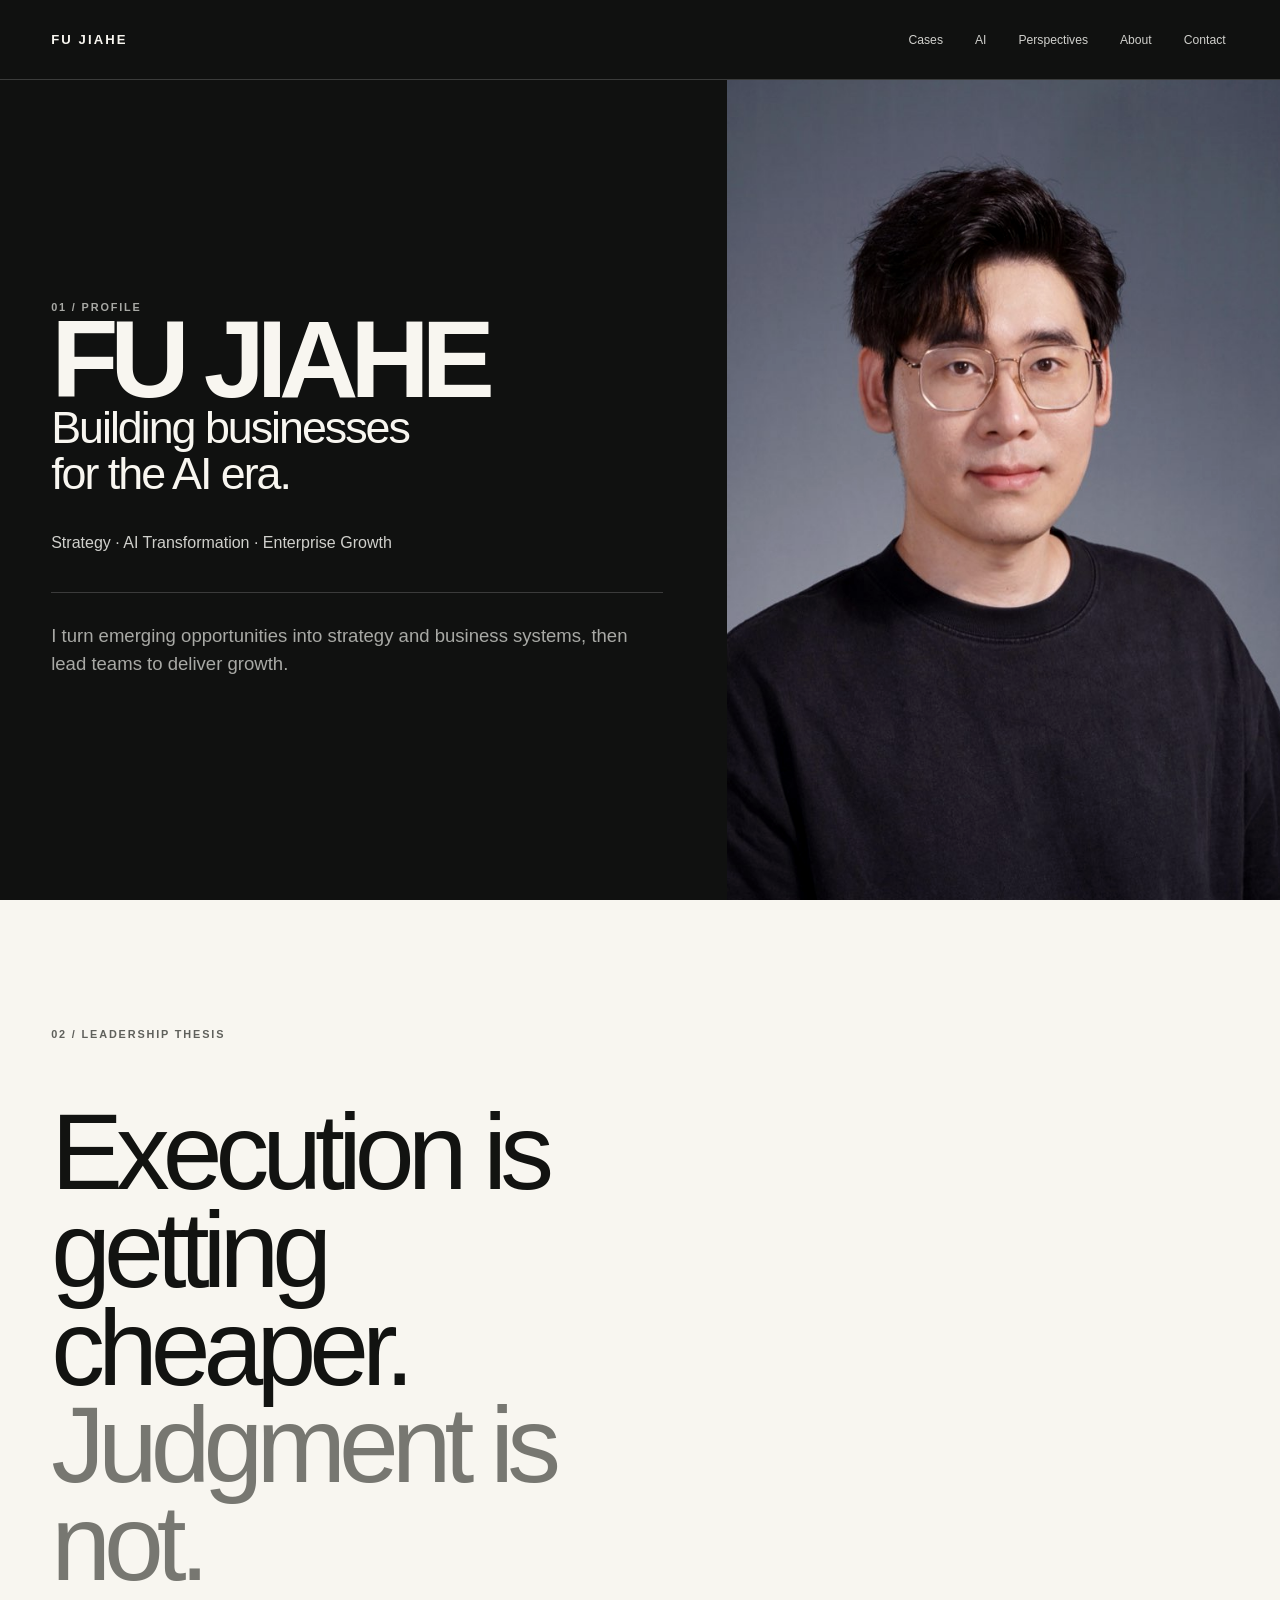
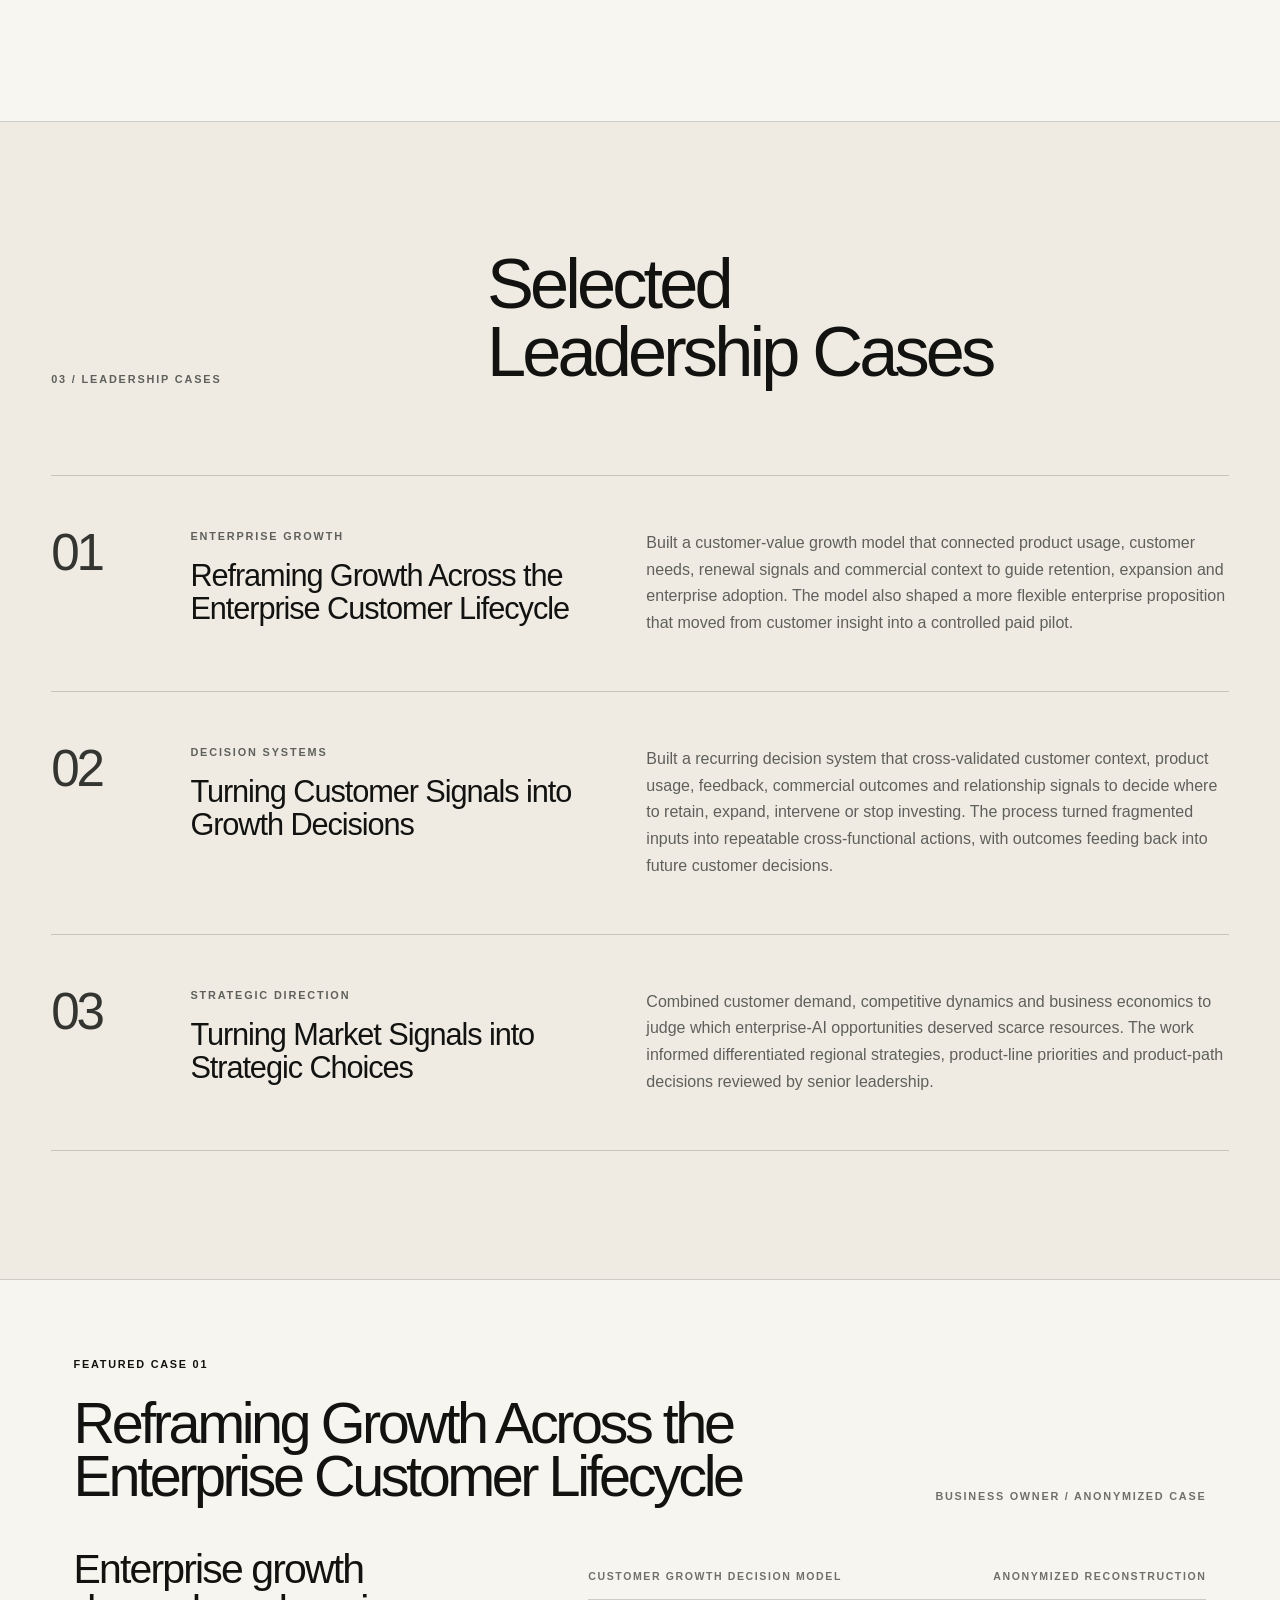
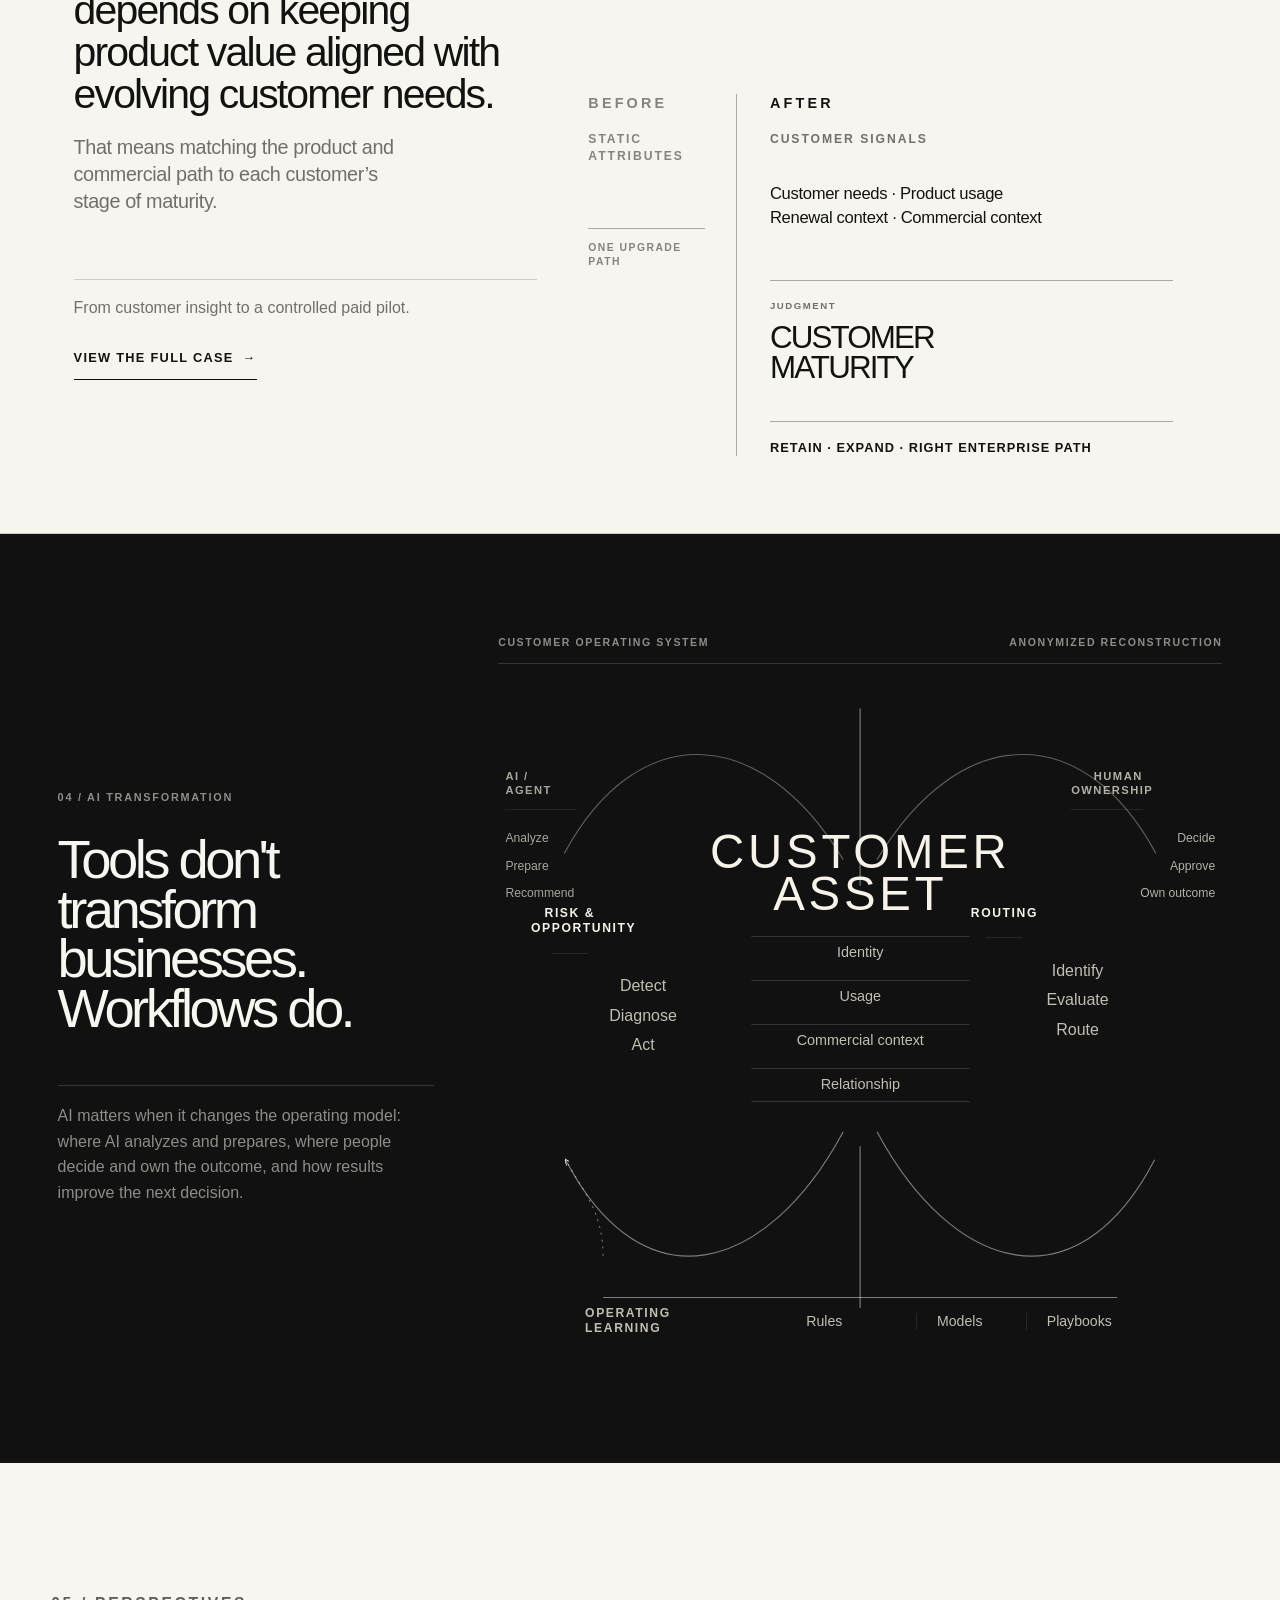
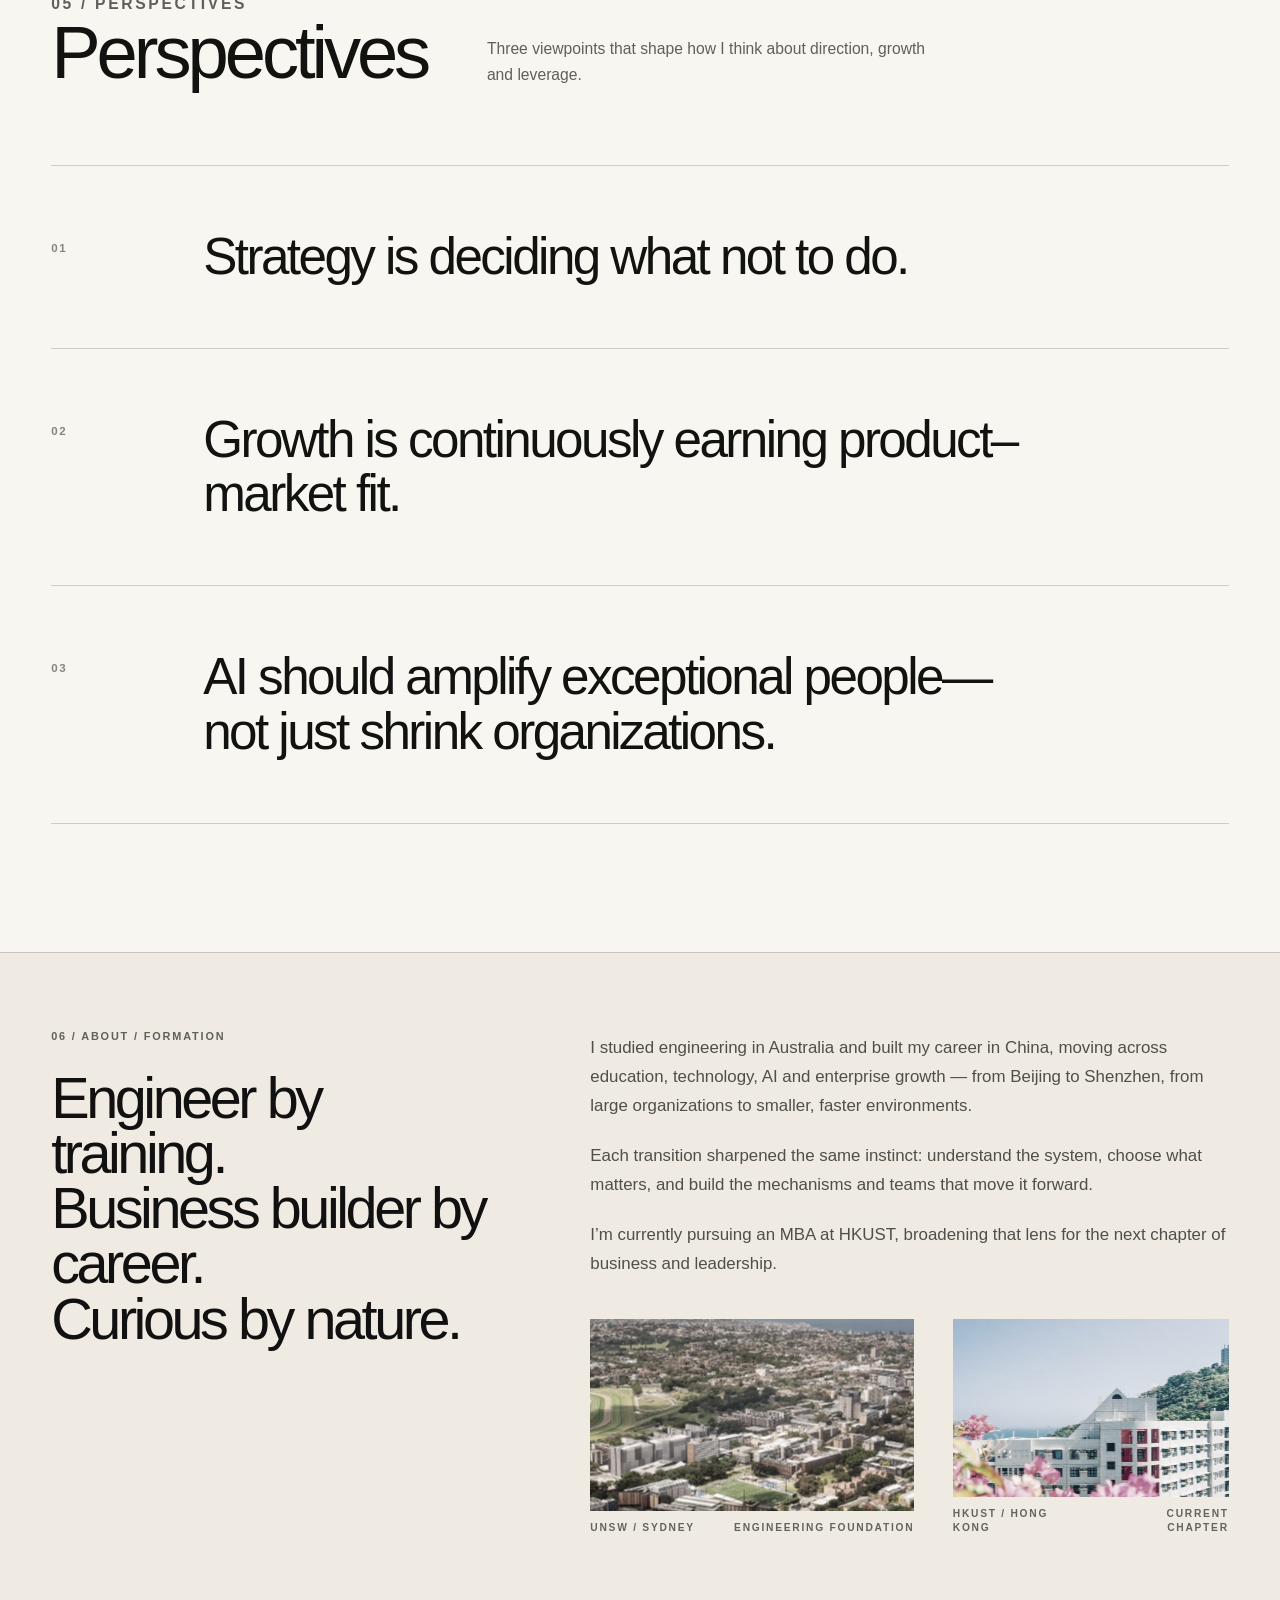
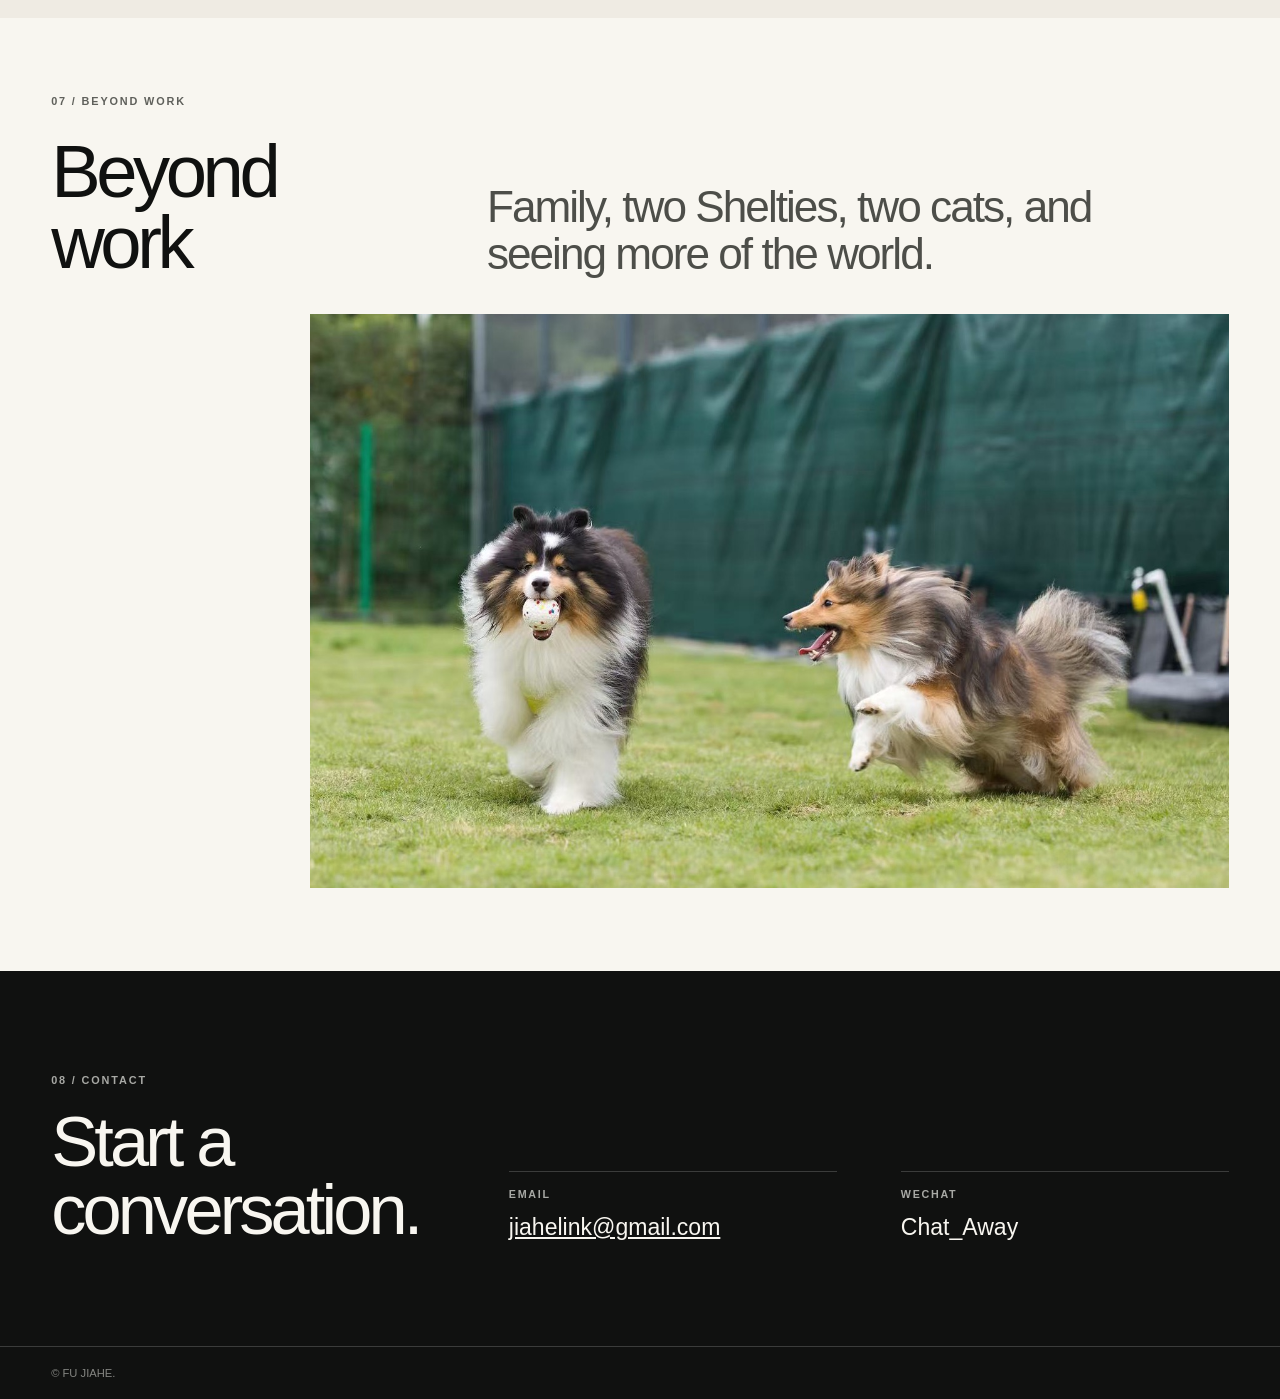
==== commit 882d7cdd: "Integrate locked v1.4 site experience" ====
--- a/index.html
+++ b/index.html
@@ -9,6 +9,9 @@
   <link rel="canonical" href="https://fujiahe.me/">
   <link rel="icon" href="/favicon.svg" type="image/svg+xml">
   <link rel="stylesheet" href="/styles.css">
+  <link rel="stylesheet" href="/customer-growth-decision-model.css">
+  <link rel="stylesheet" href="/customer-os-twin-orbit.css">
+  <link rel="stylesheet" href="/v14-current-locked-visual-integration-preview.css">
 
   <meta property="og:type" content="profile">
   <meta property="og:url" content="https://fujiahe.me/">
@@ -75,7 +78,7 @@
           <p class="hero-explanation">I turn emerging opportunities into strategy and business systems, then lead teams to deliver growth.</p>
         </div>
         <figure class="portrait-wrap">
-          <img src="/portrait.jpg" srcset="/portrait-720.jpg 720w, /portrait-960.jpg 960w, /portrait-1280.jpg 1280w, /portrait.jpg 2079w" sizes="(max-width: 900px) 100vw, 48vw" alt="Portrait of Fu Jiahe" width="2079" height="2952" fetchpriority="high">
+          <img src="/portrait.jpg" srcset="/portrait-720.jpg 720w, /portrait-960.jpg 960w, /portrait-1280.jpg 1280w, /portrait.jpg 2079w" sizes="(max-width: 900px) 100vw, 48vw" alt="Portrait of Fu Jiahe" width="2079" height="2952" decoding="async" fetchpriority="high">
         </figure>
       </div>
     </section>
@@ -84,9 +87,6 @@
       <div class="shell">
         <p class="section-marker">02 / Leadership Thesis</p>
         <h2 id="thesis-title">Execution is getting cheaper.<br><span>Judgment is not.</span></h2>
-        <div class="thesis-support">
-          <p>AI is changing how work gets done. The harder questions remain: where is the value, where should resources go, and what should we choose not to do?</p>
-        </div>
       </div>
     </section>
 
@@ -100,7 +100,7 @@
           <li class="case-item">
             <span class="case-number" aria-hidden="true">01</span>
             <h3><span class="case-category">Enterprise Growth</span>Reframing Growth Across the Enterprise Customer Lifecycle</h3>
-            <p>Reframed growth from maximizing upgrades to maximizing long-term customer value, connecting product usage, customer needs, renewal signals and commercial context to guide retention, expansion and enterprise adoption. The model also shaped a more flexible enterprise proposition that moved from customer insight into a controlled paid pilot.</p>
+            <p>Built a customer-value growth model that connected product usage, customer needs, renewal signals and commercial context to guide retention, expansion and enterprise adoption. The model also shaped a more flexible enterprise proposition that moved from customer insight into a controlled paid pilot.</p>
           </li>
           <li class="case-item">
             <span class="case-number" aria-hidden="true">02</span>
@@ -116,63 +116,113 @@
       </div>
     </section>
 
-    <section class="featured-teaser" id="featured-case" aria-labelledby="featured-case-title">
-      <div class="shell">
-        <header class="teaser-header">
+    <!-- Locked Case 01 Homepage Lite transplanted from featured-case-artifact-preview.html. -->
+    <section class="preview-section preview-featured current-locked-case01" id="featured-case" aria-labelledby="featured-case-title">
+      <div class="growth-shell">
+        <header class="preview-featured-header">
           <div>
-            <p class="section-marker">FEATURED CASE 01</p>
+            <p class="preview-marker">FEATURED CASE 01</p>
             <h2 id="featured-case-title">Reframing Growth Across the Enterprise Customer Lifecycle</h2>
           </div>
-          <p class="teaser-meta">Business Owner / Anonymized case</p>
+          <p class="preview-meta">Business Owner / Anonymized Case</p>
         </header>
 
-        <p class="teaser-judgment">Growth should optimize long-term customer value,<br>not simply maximize upgrades.</p>
-
-        <div class="teaser-comparison" aria-label="Old and new enterprise growth model">
-          <div class="teaser-comparison-column teaser-old">
-            <p class="teaser-label">OLD MODEL</p>
-            <p class="teaser-model-title">Static account attributes</p>
-            <p class="teaser-model-note">One upgrade path</p>
-          </div>
-          <div class="teaser-comparison-column teaser-new">
-            <p class="teaser-label">NEW MODEL</p>
-            <p class="teaser-model-copy">Customer needs · Product usage · Renewal · Commercial context</p>
-            <p class="teaser-model-title">Customer maturity</p>
-            <p class="teaser-model-note">Retain · Expand · Right enterprise path</p>
-          </div>
-        </div>
-
-        <p class="teaser-proof">From customer insight to a controlled paid pilot.</p>
-        <a class="teaser-cta" href="/cases/enterprise-growth/">View the full case <span aria-hidden="true">→</span></a>
-      </div>
-    </section>
-
-    <section class="transformation section-pad" id="transformation" aria-labelledby="transformation-title">
-      <div class="shell">
-        <div class="transformation-grid">
-          <div>
-            <p class="section-marker">04 / AI Transformation</p>
-            <h2 id="transformation-title">Tools don't transform businesses. Workflows do.</h2>
-          </div>
-          <ol class="system-stack" aria-label="AI transformation hierarchy">
-            <li>Tools</li>
-            <li>Workflows</li>
-            <li>Operating Model</li>
-            <li>People</li>
-            <li>Business Outcomes</li>
-          </ol>
-        </div>
-        <p class="transformation-support">If the workflow hasn’t changed, the business hasn’t transformed.</p>
+        <div class="preview-featured-layout">
+          <div class="case-thesis-stack">
+            <p class="preview-judgment">Enterprise growth depends on keeping product value aligned with evolving customer needs.</p>
+            <p class="preview-secondary">That means matching the product and commercial path to each customer’s stage of maturity.</p>
+            <p class="preview-proof">From customer insight to a controlled paid pilot.</p>
+          <a class="preview-cta" href="/cases/enterprise-growth/">View the full case <span aria-hidden="true">→</span></a>
+          </div>
+
+          <div class="artifact-embed" aria-labelledby="featured-artifact-title">
+            <div class="decision-meta embedded-meta">
+              <p id="featured-artifact-title">CUSTOMER GROWTH DECISION MODEL</p>
+              <p>ANONYMIZED RECONSTRUCTION</p>
+            </div>
+            <section class="decision-artifact embedded-decision-artifact homepage-lite" aria-labelledby="featured-artifact-title">
+              <h3 class="sr-only">Customer growth decision model</h3>
+              <figure class="evidence-plate" aria-labelledby="featured-plate-title">
+                <figcaption id="featured-plate-title" class="sr-only">A compact comparison of one old upgrade path and a richer customer-signal decision field.</figcaption>
+                <section class="before-column" aria-labelledby="featured-before-title">
+                  <p class="zone-kicker" id="featured-before-title">BEFORE</p>
+                  <p class="zone-title">STATIC ATTRIBUTES</p>
+                  <p class="before-outcome">ONE UPGRADE PATH</p>
+                </section>
+                <section class="after-field" aria-labelledby="featured-after-title">
+                  <header class="field-header"><p class="zone-kicker" id="featured-after-title">AFTER</p><p class="zone-title">CUSTOMER SIGNALS</p></header>
+                  <p class="lite-signal-line">Customer needs · Product usage<br>Renewal context · Commercial context</p>
+                  <div class="judgment-band" aria-label="Customer maturity"><p class="judgment-kicker">JUDGMENT</p><p class="judgment-title">Customer maturity</p></div>
+                  <div class="path-band"><p class="lite-paths">Retain · Expand · Right enterprise path</p></div>
+                </section>
+              </figure>
+            </section>
+          </div>
+        </div>
+      </div>
+    </section>
+
+    <!-- Locked Twin Orbit AI artifact transplanted from ai-transformation-twin-orbit-preview.html. -->
+    <section class="transformation twin-integration current-locked-ai" id="transformation" aria-labelledby="integration-title">
+      <div class="integration-section">
+        <div class="twin-shell integration-layout">
+          <section class="integration-copy" aria-labelledby="integration-title">
+            <p class="section-marker">04 / AI TRANSFORMATION</p>
+            <h1 id="integration-title">Tools don't transform businesses.<br>Workflows do.</h1>
+            <p class="ai-workflow-thesis">AI matters when it changes the operating model: where AI analyzes and prepares, where people decide and own the outcome, and how results improve the next decision.</p>
+          </section>
+
+          <section class="integration-map" aria-label="Customer Operating System visual evidence">
+            <div class="integration-meta">
+              <span>CUSTOMER OPERATING SYSTEM</span>
+              <span>ANONYMIZED RECONSTRUCTION</span>
+            </div>
+
+            <div class="twin-artifact integration-artifact">
+              <svg class="twin-geometry desktop-geometry" viewBox="0 0 1200 660" preserveAspectRatio="none" aria-hidden="true">
+                <defs>
+                  <marker id="integration-arrow" markerWidth="5" markerHeight="5" refX="4.1" refY="2.5" orient="auto"><path d="M0,0 L5,2.5 L0,5" fill="none" stroke="currentColor" stroke-width=".8"></path></marker>
+                </defs>
+                <line class="axis axis-center" x1="50%" x2="50%" y1="35" y2="205"></line>
+                <line class="axis axis-center" x1="50%" x2="50%" y1="455" y2="610"></line>
+                <path class="orbit orbit-upper" d="M110 174 C230 45 435 48 572 180"></path>
+                <path class="orbit" d="M572 441 C445 578 240 610 112 468"></path>
+                <path class="orbit orbit-upper" d="M1090 174 C970 45 765 48 628 180"></path>
+                <path class="orbit" d="M628 441 C755 578 960 610 1088 468"></path>
+                <path class="feedback" marker-end="url(#integration-arrow)" d="M174 560 C174 518 141 498 112 468"></path>
+                <path class="learning-line" d="M174 600 H1026"></path>
+              </svg>
+              <svg class="twin-geometry compact-geometry" viewBox="0 0 800 1120" preserveAspectRatio="none" aria-hidden="true">
+                <defs>
+                  <marker id="integration-compact-arrow" markerWidth="5" markerHeight="5" refX="4.1" refY="2.5" orient="auto"><path d="M0,0 L5,2.5 L0,5" fill="none" stroke="currentColor" stroke-width=".8"></path></marker>
+                </defs>
+                <line class="axis axis-center" x1="50%" x2="50%" y1="24" y2="180"></line>
+                <line class="axis axis-center" x1="50%" x2="50%" y1="860" y2="1090"></line>
+                <path class="orbit orbit-upper" d="M400 285 C310 245 156 250 96 340"></path>
+                <path class="orbit orbit-upper" d="M400 285 C490 245 644 250 704 340"></path>
+                <path class="feedback" marker-end="url(#integration-compact-arrow)" d="M118 742 C118 680 84 620 96 530"></path>
+                <path class="learning-line" d="M118 794 H682"></path>
+              </svg>
+
+              <section class="asset-core" aria-labelledby="integration-asset-title">
+                <div class="system-center-wrapper"><h2 id="integration-asset-title"><span>CUSTOMER</span><span>ASSET</span></h2></div>
+                <ul><li>Identity</li><li>Usage</li><li>Commercial context</li><li>Relationship</li></ul>
+              </section>
+              <section class="orbit-copy orbit-risk" aria-labelledby="integration-risk-title"><h2 id="integration-risk-title">RISK &amp; OPPORTUNITY</h2><ul><li>Detect</li><li>Diagnose</li><li>Act</li></ul></section>
+              <section class="orbit-copy orbit-routing" aria-labelledby="integration-routing-title"><h2 id="integration-routing-title">ROUTING</h2><ul><li>Identify</li><li>Evaluate</li><li>Route</li></ul></section>
+              <aside class="edge-rail rail-ai" aria-labelledby="integration-ai-title"><h2 id="integration-ai-title">AI / AGENT</h2><ul><li>Analyze</li><li>Prepare</li><li>Recommend</li></ul></aside>
+              <aside class="edge-rail rail-human" aria-labelledby="integration-human-title"><h2 id="integration-human-title">HUMAN OWNERSHIP</h2><ul><li>Decide</li><li>Approve</li><li>Own outcome</li></ul></aside>
+              <section class="learning-field" aria-labelledby="integration-learning-title"><h2 id="integration-learning-title">OPERATING LEARNING</h2><div class="learning-items"><span>Rules</span><span>Models</span><span>Playbooks</span></div></section>
+            </div>
+          </section>
+        </div>
       </div>
     </section>
 
     <section class="perspectives section-pad" id="perspectives" aria-labelledby="perspectives-title">
       <div class="shell">
         <header class="perspective-intro">
-          <div>
-            <p class="section-marker">05 / Perspectives</p>
-            <h2 id="perspectives-title">Perspectives</h2>
-          </div>
+          <div><p class="section-marker">05 / Perspectives</p><h2 id="perspectives-title">Perspectives</h2></div>
           <p>Three viewpoints that shape how I think about direction, growth and leverage.</p>
         </header>
         <ol class="perspective-list">
@@ -183,46 +233,33 @@
       </div>
     </section>
 
-    <section class="about section-pad" id="about" aria-labelledby="about-title">
-      <div class="shell about-grid">
-        <div>
-          <p class="section-marker">06 / About</p>
-          <h2 id="about-title">Engineer by training.<br>Business builder by career.<br>Curious by nature.</h2>
-        </div>
-        <div class="about-copy">
-          <p>I studied engineering in Australia and built my career in China, moving across education, technology, AI and enterprise growth — from Beijing to Shenzhen, from large organizations to smaller, faster environments.</p>
-          <p>Each transition sharpened the same instinct: understand the system, choose what matters, and build the mechanisms and teams that move it forward.</p>
-          <p>I’m currently pursuing an MBA at HKUST, broadening that lens for the next chapter of business and leadership.</p>
-        </div>
-      </div>
-    </section>
-
-    <section class="beyond section-pad" aria-labelledby="beyond-title">
-      <div class="shell beyond-grid">
-        <div>
-          <p class="section-marker">07 / Beyond Work</p>
-          <h2 id="beyond-title">Beyond work</h2>
-        </div>
-        <p class="beyond-copy">Family, two Shelties, two cats, and an ever-growing list of places still to see.</p>
+    <section class="about-formation-recomposed" id="about" aria-labelledby="about-title">
+      <div class="shell">
+        <div class="about-formation-intro">
+          <div class="about-formation-heading"><p class="section-marker">06 / ABOUT / FORMATION</p><h2 id="about-title">Engineer by training.<br>Business builder by career.<br>Curious by nature.</h2></div>
+          <div class="about-formation-right">
+            <div class="about-copy"><p>I studied engineering in Australia and built my career in China, moving across education, technology, AI and enterprise growth — from Beijing to Shenzhen, from large organizations to smaller, faster environments.</p><p>Each transition sharpened the same instinct: understand the system, choose what matters, and build the mechanisms and teams that move it forward.</p><p>I’m currently pursuing an MBA at HKUST, broadening that lens for the next chapter of business and leadership.</p></div>
+            <div class="formation-diptych" aria-label="Formation chapters">
+              <figure><div class="formation-image-frame"><img src="/assets/v1.4/unsw-sydney.jpg" alt="UNSW Kensington campus in Sydney" width="1000" height="563" loading="lazy" decoding="async"></div><figcaption><span>UNSW / SYDNEY</span><span>Engineering foundation</span></figcaption></figure>
+              <figure><div class="formation-image-frame"><img src="/assets/v1.4/hkust-hong-kong.jpg" alt="HKUST campus at Clear Water Bay in Hong Kong" width="720" height="420" loading="lazy" decoding="async"></div><figcaption><span>HKUST / HONG KONG</span><span>Current chapter</span></figcaption></figure>
+            </div>
+          </div>
+        </div>
+      </div>
+    </section>
+
+    <section class="beyond-work-recomposed" id="beyond" aria-labelledby="beyond-title">
+      <div class="shell">
+        <div class="beyond-work-intro"><div><p class="section-marker">07 / BEYOND WORK</p><h2 id="beyond-title">Beyond work</h2></div><p>Family, two Shelties, two cats, and seeing more of the world.</p></div>
+        <div class="sheltie-spread" aria-label="Two Shelties running together on grass">
+          <figure class="sheltie-dominant"><div class="sheltie-image-frame"><img src="/assets/v1.4/shelties-landscape.jpg" alt="Two Shelties running together on grass" width="1465" height="1096" loading="lazy" decoding="async"></div></figure>
+        </div>
       </div>
     </section>
   </main>
 
   <footer id="contact">
-    <div class="shell contact-grid">
-      <div>
-        <p class="section-marker">08 / Contact</p>
-        <h2>Start a conversation.</h2>
-      </div>
-      <div class="contact-item">
-        <span>Email</span>
-        <p><a href="mailto:jiahelink@gmail.com">jiahelink@gmail.com</a></p>
-      </div>
-      <div class="contact-item">
-        <span>WeChat</span>
-        <p>Chat_Away</p>
-      </div>
-    </div>
+    <div class="shell contact-grid"><div><p class="section-marker">08 / Contact</p><h2>Start a conversation.</h2></div><div class="contact-item"><span>Email</span><p><a href="mailto:jiahelink@gmail.com">jiahelink@gmail.com</a></p></div><div class="contact-item"><span>WeChat</span><p>Chat_Away</p></div></div>
     <div class="shell legal">© FU JIAHE.</div>
   </footer>
 </body>
--- a/customer-growth-decision-model.css
+++ b/customer-growth-decision-model.css
@@ -0,0 +1,263 @@
+:root {
+  --growth-paper: #f7f5ef;
+  --growth-ink: #121311;
+  --growth-stone: #70706a;
+  --growth-fade: #85837b;
+  --growth-rule: rgba(18, 19, 17, .34);
+  --growth-rule-soft: rgba(18, 19, 17, .18);
+  --growth-shell: 90rem;
+  --growth-pad: clamp(1.25rem, 4.5vw, 4.75rem);
+}
+
+* { box-sizing: border-box; }
+html { background: var(--growth-paper); }
+body { margin: 0; overflow-x: clip; color: var(--growth-ink); background: var(--growth-paper); font-family: -apple-system, BlinkMacSystemFont, "Segoe UI", Helvetica, Arial, sans-serif; -webkit-font-smoothing: antialiased; }
+p, h1, h2, h3, ul, figure { margin: 0; }
+ul { padding: 0; list-style: none; }
+.growth-shell { width: min(100%, var(--growth-shell)); margin-inline: auto; padding-inline: var(--growth-pad); }
+
+.decision-meta { display: flex; justify-content: space-between; gap: 2rem; padding-block: 1.2rem; border-bottom: 1px solid var(--growth-rule-soft); color: var(--growth-stone); font-size: .66rem; font-weight: 700; letter-spacing: .15em; line-height: 1.3; text-transform: uppercase; }
+.decision-meta p:last-child { text-align: right; }
+.decision-artifact { padding-block: clamp(3.5rem, 8vw, 8rem) 0; }
+.artifact-heading { display: flex; justify-content: space-between; gap: 2rem; align-items: end; padding-bottom: 1.25rem; border-bottom: 1px solid var(--growth-rule-soft); }
+
+.artifact-kicker,
+.zone-kicker,
+.zone-title,
+.growth-proof,
+.growth-caption,
+.field-note,
+.judgment-kicker,
+.register-kicker,
+.signal-index,
+.preview-marker,
+.preview-meta,
+.preview-label { font-size: .68rem; font-weight: 700; letter-spacing: .16em; line-height: 1.35; text-transform: uppercase; }
+.artifact-kicker, .growth-caption, .preview-meta, .preview-label, .judgment-kicker, .field-note { color: var(--growth-stone); }
+.artifact-heading h1, .artifact-heading h2, .artifact-heading h3 { max-width: 14ch; font-size: clamp(1.55rem, 2.7vw, 2.7rem); font-weight: 480; line-height: .98; letter-spacing: -.045em; text-align: right; text-transform: uppercase; }
+
+.evidence-plate { display: grid; grid-template-columns: minmax(12rem, .24fr) minmax(0, 1fr) minmax(10rem, .2fr); min-height: 35rem; padding-block: clamp(3.5rem, 7vw, 7rem) clamp(3rem, 6vw, 6rem); }
+.before-column, .after-field, .outcome-register { min-width: 0; }
+.before-column { padding-right: clamp(1.75rem, 4vw, 4rem); border-right: 1px solid var(--growth-rule); color: var(--growth-fade); }
+.after-field { padding-inline: clamp(1.75rem, 4vw, 5rem); }
+.outcome-register { padding-left: clamp(1.75rem, 4vw, 4rem); border-left: 1px solid var(--growth-rule); }
+.zone-kicker { color: var(--growth-ink); font-size: .9rem; letter-spacing: .22em; }
+.before-column .zone-kicker { color: var(--growth-fade); }
+.zone-title { display: inline-block; margin-top: 3.25rem; padding-bottom: .75rem; border-bottom: 1px solid var(--growth-rule); color: currentColor; font-size: .76rem; }
+.attribute-list { display: grid; gap: 1.5rem; margin-top: 2.4rem; }
+.attribute-list li { padding-bottom: .85rem; border-bottom: 1px solid var(--growth-rule-soft); font-size: clamp(.95rem, 1.3vw, 1.16rem); line-height: 1.15; }
+.before-outcome { margin-top: clamp(5rem, 11vw, 10rem); padding-top: .9rem; border-top: 1px solid var(--growth-rule); font-size: .76rem; font-weight: 700; letter-spacing: .14em; line-height: 1.35; text-transform: uppercase; }
+
+.field-header { display: flex; justify-content: space-between; gap: 1.5rem; align-items: baseline; }
+.field-header .zone-title { margin-top: 0; color: var(--growth-stone); }
+.embedded-decision-artifact .field-header { display: block; }
+.embedded-decision-artifact .field-header .zone-title { margin-top: 1.5rem; }
+.signal-constellation { display: grid; grid-template-columns: repeat(4, minmax(0, 1fr)); gap: clamp(1rem, 2vw, 2.25rem); margin-top: clamp(4rem, 8vw, 8rem); }
+.signal-cell { min-width: 0; padding-top: .95rem; border-top: 1px solid var(--growth-rule); }
+.signal-index { display: block; margin-bottom: 1.2rem; color: var(--growth-stone); font-size: .58rem; }
+.signal-cell p:last-child { max-width: 12ch; font-size: clamp(1rem, 1.55vw, 1.36rem); line-height: 1.08; letter-spacing: -.02em; }
+
+.judgment-anchor { display: grid; grid-template-columns: minmax(1rem, 1fr) auto minmax(1rem, 1fr); gap: clamp(.75rem, 1.8vw, 2rem); align-items: center; margin-top: clamp(6rem, 12vw, 11rem); }
+.judgment-anchor::before, .judgment-anchor::after { height: 1px; background: var(--growth-rule); content: ""; }
+.judgment-kicker { margin-bottom: .65rem; font-size: .56rem; text-align: center; }
+.judgment-title { font-size: clamp(1.65rem, 3.3vw, 3.6rem); font-weight: 470; line-height: .92; letter-spacing: -.06em; text-align: center; text-transform: uppercase; }
+.register-kicker { color: var(--growth-stone); font-size: .6rem; }
+.outcome-list { margin-top: clamp(4.5rem, 9vw, 8rem); }
+.outcome-row { padding-block: 1.1rem 1.25rem; border-top: 1px solid var(--growth-rule); font-size: clamp(1.15rem, 1.8vw, 1.7rem); font-weight: 520; line-height: 1.05; letter-spacing: -.03em; text-transform: uppercase; }
+.outcome-row:last-child { border-bottom: 1px solid var(--growth-rule); }
+.field-note { margin-top: 1.25rem; text-align: right; }
+.growth-proof { margin-top: clamp(1.5rem, 3vw, 3rem); padding-top: 1.1rem; border-top: 1px solid var(--growth-rule-soft); color: var(--growth-ink); }
+.growth-caption { padding-block: 1rem 2.5rem; letter-spacing: .08em; text-transform: none; }
+
+.sr-only { position: absolute; width: 1px; height: 1px; padding: 0; margin: -1px; overflow: hidden; clip: rect(0, 0, 0, 0); white-space: nowrap; border: 0; }
+
+/* Integration previews. */
+.preview-body { min-height: 100%; color: var(--growth-ink); background: var(--growth-paper); }
+.preview-masthead { color: var(--growth-paper); background: var(--growth-ink); }
+.preview-masthead .growth-shell { display: flex; justify-content: space-between; gap: 2rem; align-items: center; min-height: 4.5rem; border-bottom: 1px solid rgba(247, 245, 239, .2); }
+.preview-wordmark { color: inherit; font-size: .8rem; font-weight: 700; letter-spacing: .16em; text-decoration: none; }
+.preview-nav, .preview-back { color: rgba(247, 245, 239, .72); font-size: .72rem; letter-spacing: .08em; text-decoration: none; text-transform: uppercase; }
+.preview-section { padding-block: clamp(4.5rem, 9vw, 9rem); }
+.preview-section-dark { color: var(--growth-paper); background: var(--growth-ink); }
+.preview-section-dark .preview-marker, .preview-section-dark .preview-meta { color: rgba(247, 245, 239, .62); }
+.preview-cases-heading, .preview-featured-header, .preview-detail-header { display: grid; grid-template-columns: minmax(0, .55fr) minmax(0, 1.45fr); gap: clamp(2rem, 8vw, 8rem); align-items: end; }
+.preview-cases-heading h1, .preview-detail-header h1 { max-width: 12ch; margin-top: 1.8rem; font-size: clamp(3.2rem, 6.6vw, 7rem); font-weight: 500; line-height: .9; letter-spacing: -.065em; }
+.preview-cases-heading p:last-child, .preview-detail-header p:last-child { max-width: 36rem; color: var(--growth-stone); font-size: clamp(1rem, 1.4vw, 1.22rem); line-height: 1.6; }
+.preview-featured { border-block: 1px solid var(--growth-rule-soft); }
+.preview-featured-header h2 { max-width: 13ch; margin-top: 1.6rem; font-size: clamp(2.8rem, 5.5vw, 5.5rem); font-weight: 500; line-height: .93; letter-spacing: -.06em; }
+.preview-featured-header .preview-meta, .preview-detail-header .preview-meta { text-align: right; }
+.preview-featured-layout { display: grid; grid-template-columns: minmax(16rem, .8fr) minmax(0, 1.2fr); gap: clamp(2.5rem, 7vw, 7rem); align-items: start; margin-top: clamp(3rem, 6vw, 6rem); }
+.preview-judgment { max-width: 18ch; font-size: clamp(1.8rem, 3vw, 3.2rem); font-weight: 470; line-height: 1.05; letter-spacing: -.045em; }
+.case-thesis-stack { max-width: 34rem; }
+.preview-secondary { max-width: 32ch; margin-top: 1.2rem; color: var(--growth-stone); font-size: clamp(1.05rem, 1.55vw, 1.65rem); line-height: 1.35; letter-spacing: -.02em; }
+.preview-proof { margin-top: clamp(3rem, 8vw, 8rem); padding-top: 1rem; border-top: 1px solid var(--growth-rule-soft); color: var(--growth-stone); font-size: 1rem; line-height: 1.5; }
+.preview-cta { display: inline-flex; gap: .55rem; align-items: center; min-height: 2.75rem; margin-top: 1rem; border-bottom: 1px solid currentColor; color: var(--growth-ink); font-size: .8rem; font-weight: 700; letter-spacing: .1em; text-decoration: none; text-transform: uppercase; }
+.preview-wordmark:focus-visible, .preview-nav:focus-visible, .preview-back:focus-visible, .preview-cta:focus-visible { outline: 2px solid currentColor; outline-offset: 4px; }
+.artifact-embed { min-width: 0; }
+.embedded-meta { margin-top: .4rem; padding-block: .95rem; }
+.embedded-decision-artifact { padding-block: clamp(2rem, 4vw, 4rem) 0; }
+.embedded-decision-artifact .artifact-heading { align-items: start; }
+.embedded-decision-artifact .artifact-heading h2, .embedded-decision-artifact .artifact-heading h3 { max-width: 12ch; }
+.embedded-decision-artifact .evidence-plate { grid-template-columns: minmax(7rem, .22fr) minmax(0, .58fr) minmax(6rem, .2fr); min-height: 31rem; padding-block: 3.5rem 3rem; }
+.embedded-decision-artifact .after-field { padding-inline: clamp(1.1rem, 2.7vw, 2.7rem); }
+.embedded-decision-artifact .before-column { padding-right: clamp(1.1rem, 2.7vw, 2.7rem); }
+.embedded-decision-artifact .outcome-register { padding-left: clamp(1.1rem, 2.7vw, 2.7rem); }
+.embedded-decision-artifact .signal-constellation { grid-template-columns: repeat(2, minmax(0, 1fr)); gap: 1rem 1.25rem; margin-top: 3rem; }
+.embedded-decision-artifact .signal-cell p:last-child { font-size: clamp(.9rem, 1.2vw, 1.1rem); }
+.embedded-decision-artifact .judgment-anchor { margin-top: 4.25rem; }
+.embedded-decision-artifact .judgment-title { font-size: clamp(1.35rem, 2.3vw, 2.35rem); }
+.embedded-decision-artifact .outcome-list { margin-top: 3.3rem; }
+.embedded-decision-artifact .outcome-row { font-size: clamp(.85rem, 1.1vw, 1.1rem); }
+
+/* Homepage Lite keeps the decision shift legible at a glance. */
+.homepage-lite .evidence-plate {
+  grid-template-columns: minmax(6rem, .22fr) minmax(0, 1fr);
+  min-height: 23rem;
+  padding-block: 2.75rem 2rem;
+}
+
+.homepage-lite .before-column {
+  padding-right: clamp(1rem, 2.8vw, 2.8rem);
+}
+
+.homepage-lite .after-field {
+  padding-inline: clamp(1.25rem, 3vw, 3rem);
+}
+
+.homepage-lite .zone-title { margin-top: 2.35rem; }
+
+.homepage-lite .before-outcome {
+  margin-top: 5.25rem;
+  padding-top: .75rem;
+  font-size: .65rem;
+}
+
+.homepage-lite .lite-signal-line {
+  max-width: 32rem;
+  margin-top: 2.8rem;
+  color: var(--growth-ink);
+  font-size: clamp(1rem, 1.55vw, 1.35rem);
+  line-height: 1.45;
+  letter-spacing: -.02em;
+}
+
+.homepage-lite .judgment-anchor {
+  margin-top: 3.8rem;
+}
+
+.homepage-lite .judgment-title {
+  font-size: clamp(1.65rem, 3vw, 3rem);
+}
+
+.homepage-lite .outcome-register {
+  grid-column: 2;
+  margin-top: 2rem;
+  padding-top: 1.2rem;
+  padding-left: 0;
+  border-top: 1px solid var(--growth-rule);
+  border-left: 0;
+}
+
+.homepage-lite .lite-paths {
+  color: var(--growth-ink);
+  font-size: clamp(.84rem, 1.2vw, 1.05rem);
+  font-weight: 650;
+  letter-spacing: .08em;
+  line-height: 1.4;
+  text-transform: uppercase;
+}
+
+.preview-detail { border-block: 1px solid var(--growth-rule-soft); }
+.preview-detail-header { grid-template-columns: minmax(0, 1.25fr) minmax(12rem, .75fr); }
+.preview-detail-header h1 { max-width: 15ch; }
+.preview-detail-intro { display: grid; grid-template-columns: minmax(0, .75fr) minmax(0, 1.25fr); gap: clamp(2rem, 8vw, 8rem); margin-top: clamp(3rem, 7vw, 7rem); padding-top: 1.4rem; border-top: 1px solid var(--growth-rule-soft); }
+.preview-detail-intro p:last-child { max-width: 34rem; color: var(--growth-stone); font-size: clamp(1rem, 1.4vw, 1.2rem); line-height: 1.6; }
+.preview-detail-artifact { margin-top: clamp(4rem, 8vw, 8rem); padding-top: 1.4rem; border-top: 1px solid var(--growth-rule-soft); }
+.preview-feedback { display: flex; justify-content: flex-end; gap: .75rem; align-items: center; margin-top: 1rem; color: var(--growth-stone); font-size: .75rem; letter-spacing: .08em; text-transform: uppercase; }
+.preview-feedback::before { width: 5rem; height: 1px; background: var(--growth-rule); content: ""; }
+.preview-validation { display: grid; grid-template-columns: minmax(0, .75fr) minmax(0, 1.25fr); gap: clamp(2rem, 8vw, 8rem); margin-top: clamp(4rem, 8vw, 8rem); padding-top: 1.4rem; border-top: 1px solid var(--growth-rule-soft); }
+.preview-validation p:last-child { max-width: 34rem; font-size: clamp(1.5rem, 2.5vw, 2.4rem); font-weight: 470; line-height: 1.08; letter-spacing: -.035em; }
+.detail-judgment-primary { max-width: 34rem; font-size: clamp(1.5rem, 2.5vw, 2.4rem); font-weight: 470; line-height: 1.08; letter-spacing: -.035em; }
+.detail-judgment-secondary { max-width: 32rem; margin-top: 1.25rem; color: var(--growth-stone); font-size: clamp(1rem, 1.4vw, 1.2rem); line-height: 1.55; }
+
+@media (max-width: 900px) {
+  .artifact-heading { display: block; }
+  .artifact-heading h1, .artifact-heading h2, .artifact-heading h3 { margin-top: 1.6rem; text-align: left; }
+  .evidence-plate { grid-template-columns: minmax(9rem, .35fr) minmax(0, .65fr); min-height: 0; }
+  .outcome-register { grid-column: 2; margin-top: 3.5rem; padding-top: 2.5rem; padding-left: 0; border-top: 1px solid var(--growth-rule); border-left: 0; }
+  .embedded-decision-artifact .evidence-plate { grid-template-columns: minmax(7rem, .32fr) minmax(0, .68fr); }
+  .embedded-decision-artifact .outcome-register { grid-column: 2; padding-left: 0; }
+  .homepage-lite .evidence-plate { grid-template-columns: minmax(6rem, .22fr) minmax(0, .78fr); }
+  .homepage-lite .outcome-register { grid-column: 2; }
+  .preview-cases-heading, .preview-featured-header, .preview-detail-header, .preview-featured-layout, .preview-detail-intro, .preview-validation { grid-template-columns: 1fr; gap: 2rem; }
+  .preview-featured-header .preview-meta, .preview-detail-header .preview-meta { text-align: left; }
+  .preview-judgment { max-width: 22ch; }
+}
+
+@media (max-width: 620px) {
+  .decision-meta { display: block; }
+  .decision-meta p + p { margin-top: .6rem; text-align: left; }
+  .evidence-plate, .embedded-decision-artifact .evidence-plate { display: block; }
+  .before-column, .after-field, .outcome-register, .embedded-decision-artifact .before-column, .embedded-decision-artifact .after-field, .embedded-decision-artifact .outcome-register { padding-inline: 0; }
+  .before-column { padding-bottom: 2.5rem; border-right: 0; border-bottom: 1px solid var(--growth-rule); }
+  .after-field { padding-block: 2.5rem 0; }
+  .outcome-register, .embedded-decision-artifact .outcome-register { margin-top: 2.5rem; padding-top: 2.5rem; border-top: 1px solid var(--growth-rule); }
+  .homepage-lite .evidence-plate { padding-block: 2.2rem 1.5rem; }
+  .homepage-lite .before-column { padding-bottom: 2rem; }
+  .homepage-lite .after-field { padding-block: 2rem 0; }
+  .homepage-lite .outcome-register { margin-top: 2rem; padding-top: 1.4rem; }
+  .homepage-lite .before-outcome { margin-top: 3rem; }
+  .homepage-lite .lite-signal-line { margin-top: 2.8rem; font-size: 1.05rem; }
+  .homepage-lite .judgment-anchor { margin-top: 3rem; }
+  .homepage-lite .lite-paths { font-size: .82rem; }
+  .field-header { display: block; }
+  .field-header .zone-title { margin-top: 1.6rem; }
+  .signal-constellation, .embedded-decision-artifact .signal-constellation { grid-template-columns: 1fr; gap: 1.25rem; margin-top: 3rem; }
+  .signal-cell p:last-child { max-width: none; font-size: 1.05rem; }
+  .judgment-anchor, .embedded-decision-artifact .judgment-anchor { grid-template-columns: 1fr; gap: .9rem; margin-top: 4.5rem; }
+  .judgment-anchor::before, .judgment-anchor::after { width: 100%; }
+  .judgment-title, .embedded-decision-artifact .judgment-title { font-size: 2.15rem; }
+  .outcome-list, .embedded-decision-artifact .outcome-list { margin-top: 2.8rem; }
+  .outcome-row, .embedded-decision-artifact .outcome-row { font-size: 1.05rem; }
+  .field-note { text-align: left; }
+  .preview-masthead .growth-shell { min-height: 4rem; }
+  .preview-masthead .preview-nav { display: none; }
+  .preview-section { padding-block: 4.5rem; }
+  .preview-cases-heading h1 { max-width: 10ch; font-size: clamp(3rem, 13vw, 5rem); }
+  .preview-detail-header h1 { max-width: 100%; font-size: clamp(2.6rem, 11vw, 4.5rem); }
+  .preview-featured-header h2 { max-width: 100%; font-size: clamp(2.6rem, 11vw, 4.5rem); }
+  .preview-judgment { font-size: 2rem; }
+
+  /* Detail Mobile becomes one compact decision field without changing the locked homepage. */
+  .preview-detail .embedded-decision-artifact .before-column { padding-bottom: 1.75rem; }
+  .preview-detail .embedded-decision-artifact .attribute-list { display: block; margin-top: 1.5rem; }
+  .preview-detail .embedded-decision-artifact .attribute-list li { display: inline; padding: 0; border: 0; font-size: 1rem; line-height: 1.35; }
+  .preview-detail .embedded-decision-artifact .attribute-list li + li::before { color: var(--growth-fade); content: " · "; }
+  .preview-detail .embedded-decision-artifact .before-outcome { margin-top: 2rem; }
+
+  .preview-detail .embedded-decision-artifact .signal-constellation { grid-template-columns: repeat(2, minmax(0, 1fr)); gap: 1.25rem .9rem; margin-top: 2.25rem; }
+  .preview-detail .embedded-decision-artifact .signal-cell { padding-top: .55rem; border-top: 1px solid var(--growth-rule-soft); }
+  .preview-detail .embedded-decision-artifact .signal-index { display: none; }
+  .preview-detail .embedded-decision-artifact .signal-cell p:last-child { max-width: 14ch; font-size: 1rem; line-height: 1.2; }
+
+  .preview-detail .embedded-decision-artifact .judgment-anchor { margin-top: 3.25rem; }
+
+  .preview-detail .embedded-decision-artifact .outcome-register { margin-top: 2rem; padding-top: 1.4rem; }
+  .preview-detail .embedded-decision-artifact .outcome-list { display: grid; grid-template-columns: repeat(3, minmax(0, 1fr)); gap: .9rem; margin-top: 1.5rem; }
+  .preview-detail .embedded-decision-artifact .outcome-row,
+  .preview-detail .embedded-decision-artifact .outcome-row:last-child { padding: 0; border: 0; font-size: 1rem; line-height: 1.15; }
+  .preview-detail .embedded-decision-artifact .field-note { margin-top: 1.35rem; text-align: left; }
+}
+
+@media (max-width: 380px) {
+  .preview-featured-header h2, .preview-detail-header h1 { font-size: clamp(2.35rem, 10.8vw, 2.7rem); }
+}
+
+@media (max-width: 340px) {
+  .preview-featured-header h2, .preview-detail-header h1 { font-size: clamp(2rem, 10.2vw, 2.25rem); }
+  .preview-detail .embedded-decision-artifact .outcome-list { gap: .55rem; }
+  .preview-detail .embedded-decision-artifact .outcome-row,
+  .preview-detail .embedded-decision-artifact .outcome-row:last-child { font-size: .9rem; }
+}
+
+@media (prefers-reduced-motion: reduce) { *, *::before, *::after { scroll-behavior: auto !important; transition: none !important; } }
--- a/customer-os-twin-orbit.css
+++ b/customer-os-twin-orbit.css
@@ -0,0 +1,416 @@
+:root {
+  --twin-bg: #101110;
+  --twin-ivory: #f7f3ea;
+  --twin-stone: #c2beb4;
+  --twin-muted: #8f8d87;
+  --twin-rule: rgba(247, 243, 234, .48);
+  --twin-rule-soft: rgba(247, 243, 234, .16);
+  --twin-rule-faint: rgba(247, 243, 234, .1);
+  --twin-max: 90rem;
+  --twin-pad: clamp(1.25rem, 4.5vw, 4.75rem);
+}
+
+.twin-page,
+.twin-integration,
+.twin-page *,
+.twin-integration * { box-sizing: border-box; }
+
+.twin-page,
+.twin-integration {
+  min-height: 100%;
+  margin: 0;
+  background: var(--twin-bg);
+  color: var(--twin-ivory);
+  font-family: -apple-system, BlinkMacSystemFont, "Segoe UI", Helvetica, Arial, sans-serif;
+  -webkit-font-smoothing: antialiased;
+}
+
+.twin-page h1,
+.twin-page h2,
+.twin-page h3,
+.twin-page p,
+.twin-page ul,
+.twin-integration h1,
+.twin-integration h2,
+.twin-integration h3,
+.twin-integration p,
+.twin-integration ul { margin: 0; }
+
+.twin-shell { width: min(100%, var(--twin-max)); margin-inline: auto; padding-inline: var(--twin-pad); }
+
+.twin-topbar {
+  display: flex;
+  justify-content: space-between;
+  gap: 2rem;
+  padding-block: 1.2rem;
+  border-bottom: 1px solid var(--twin-rule-soft);
+  color: var(--twin-muted);
+  font-size: .67rem;
+  font-weight: 700;
+  letter-spacing: .15em;
+  line-height: 1.3;
+  text-transform: uppercase;
+}
+
+.twin-topbar p:last-child { text-align: right; }
+
+.twin-artifact {
+  --system-center-x: 50%;
+  --system-center-optical-correction: 0px;
+  position: relative;
+  min-height: 47rem;
+  margin-top: clamp(1rem, 3vw, 3.5rem);
+  isolation: isolate;
+}
+
+.twin-geometry {
+  position: absolute;
+  z-index: -1;
+  inset: 0;
+  width: 100%;
+  height: 100%;
+  overflow: visible;
+  pointer-events: none;
+}
+
+.twin-geometry .orbit,
+.twin-geometry .axis,
+.twin-geometry .learning-line {
+  fill: none;
+  stroke: var(--twin-rule);
+  stroke-width: 1.15;
+  vector-effect: non-scaling-stroke;
+}
+
+.twin-geometry .axis-center {
+  x1: var(--system-center-x);
+  x2: var(--system-center-x);
+}
+
+.twin-geometry .orbit-upper { opacity: .72; }
+
+.twin-geometry .orbit-soft {
+  fill: none;
+  stroke: var(--twin-rule-faint);
+  stroke-width: .9;
+  vector-effect: non-scaling-stroke;
+}
+
+.twin-geometry .feedback {
+  fill: none;
+  stroke: var(--twin-rule);
+  stroke-width: 1.05;
+  stroke-dasharray: 2 5;
+  vector-effect: non-scaling-stroke;
+}
+
+.compact-geometry { display: none; }
+
+.asset-core,
+.orbit-copy,
+.edge-rail,
+.learning-field { position: absolute; z-index: 1; }
+
+.asset-core {
+  top: 23%;
+  left: calc(var(--system-center-x) + var(--system-center-optical-correction));
+  width: min(20rem, 25%);
+  transform: translateX(-50%);
+  text-align: center;
+}
+
+.system-center-wrapper {
+  position: relative;
+  left: 50%;
+  width: max-content;
+  transform: translateX(-50%);
+  text-align: center;
+}
+
+.asset-core h1,
+.asset-core h2 {
+  margin: 0 0 1.25rem;
+  font-size: clamp(1.85rem, 3.7vw, 3.6rem);
+  font-weight: 500;
+  letter-spacing: .08em;
+  line-height: .9;
+  text-transform: uppercase;
+}
+
+.asset-core h1 span,
+.asset-core h2 span { display: block; }
+
+.asset-core ul,
+.orbit-copy ul,
+.edge-rail ul {
+  display: grid;
+  gap: .65rem;
+  padding: 0;
+  list-style: none;
+}
+
+.asset-core li {
+  padding-block: .48rem;
+  border-top: 1px solid var(--twin-rule-soft);
+  color: var(--twin-stone);
+  font-size: .9rem;
+  line-height: 1.2;
+}
+
+.asset-core li:last-child { border-bottom: 1px solid var(--twin-rule-soft); }
+
+.orbit-copy {
+  top: 34%;
+  width: 19rem;
+  text-align: center;
+}
+
+.orbit-risk { left: 20%; transform: translateX(-50%); }
+.orbit-routing { right: 20%; transform: translateX(50%); }
+
+.orbit-copy h2,
+.edge-rail h2,
+.learning-field h2 {
+  color: var(--twin-ivory);
+  font-size: .76rem;
+  font-weight: 700;
+  letter-spacing: .13em;
+  line-height: 1.25;
+  text-transform: uppercase;
+}
+
+.orbit-copy h2::after {
+  display: block;
+  width: 2.25rem;
+  height: 1px;
+  margin: 1rem auto 1.4rem;
+  background: var(--twin-rule-faint);
+  content: "";
+}
+
+.orbit-copy li {
+  color: var(--twin-stone);
+  font-size: 1rem;
+  line-height: 1.2;
+}
+
+.edge-rail {
+  top: 37%;
+  width: 11rem;
+}
+
+.rail-ai { left: 4%; text-align: left; }
+.rail-human { right: 4%; text-align: right; }
+.rail-ai { opacity: .86; }
+.rail-human { opacity: .92; }
+
+.edge-rail h2 {
+  padding-bottom: .8rem;
+  border-bottom: 1px solid var(--twin-rule-faint);
+  color: var(--twin-stone);
+  font-size: .7rem;
+}
+
+.edge-rail ul { gap: .8rem; margin-top: 1.3rem; }
+.edge-rail li { color: var(--twin-stone); font-size: .76rem; line-height: 1.2; }
+
+.learning-field {
+  right: 16%;
+  bottom: 1.5rem;
+  left: 16%;
+  display: grid;
+  grid-template-columns: 1fr 2fr;
+  align-items: center;
+  gap: 3rem;
+  padding-top: 1.2rem;
+  border-top: 0;
+  text-align: left;
+}
+
+.learning-field h2 { color: var(--twin-stone); }
+.learning-items { display: grid; grid-template-columns: repeat(3, minmax(0, 1fr)); }
+.learning-items span {
+  display: block;
+  padding-inline: 1.25rem;
+  border-left: 1px solid var(--twin-rule-faint);
+  color: var(--twin-stone);
+  font-size: .88rem;
+  line-height: 1.2;
+}
+.learning-items span:first-child { padding-left: 0; border-left: 0; }
+
+.twin-principle,
+.twin-caption {
+  width: min(100%, var(--twin-max));
+  margin: 0 auto;
+  padding-inline: var(--twin-pad);
+  color: var(--twin-muted);
+  font-size: .74rem;
+  line-height: 1.45;
+}
+
+.twin-principle { padding-bottom: .5rem; text-align: center; letter-spacing: .06em; }
+.twin-caption { padding-bottom: 2rem; text-align: center; }
+
+/* Integration preview: thesis on the left, evidence map on the right. */
+.twin-integration .integration-section { min-height: 100svh; display: grid; align-items: center; }
+.twin-integration .integration-layout {
+  display: grid;
+  grid-template-columns: minmax(0, .78fr) minmax(0, 1.22fr);
+  gap: clamp(2.5rem, 5vw, 5rem);
+  align-items: center;
+  padding-block: clamp(3rem, 7vw, 7rem);
+}
+
+.integration-copy .section-marker {
+  color: var(--twin-muted);
+  font-size: .68rem;
+  font-weight: 700;
+  letter-spacing: .16em;
+  text-transform: uppercase;
+}
+
+.integration-copy h1 {
+  max-width: 9ch;
+  margin-top: 2rem;
+  font-size: clamp(3.8rem, 6.7vw, 7.3rem);
+  font-weight: 470;
+  letter-spacing: -.065em;
+  line-height: .91;
+}
+
+.integration-copy p:last-child {
+  max-width: 27rem;
+  margin-top: 3.25rem;
+  color: var(--twin-muted);
+  font-size: clamp(1rem, 1.25vw, 1.1rem);
+  line-height: 1.6;
+}
+
+.integration-map { min-width: 0; }
+.integration-meta {
+  display: flex;
+  justify-content: space-between;
+  gap: 1rem;
+  padding-bottom: .95rem;
+  border-bottom: 1px solid var(--twin-rule-soft);
+  color: var(--twin-muted);
+  font-size: .66rem;
+  font-weight: 700;
+  letter-spacing: .15em;
+  text-transform: uppercase;
+}
+.integration-meta span:last-child { text-align: right; }
+.integration-artifact { min-height: 43rem; margin-top: .5rem; }
+.integration-artifact .asset-core { width: min(18rem, 30%); }
+.integration-artifact .orbit-copy { width: 14rem; }
+.integration-artifact .orbit-risk { left: 20%; }
+.integration-artifact .orbit-routing { right: 20%; }
+.integration-artifact .edge-rail { width: 9rem; }
+.integration-artifact .rail-ai { left: 1%; }
+.integration-artifact .rail-human { right: 1%; }
+.integration-artifact .learning-field { right: 12%; left: 12%; grid-template-columns: 1fr 1.9fr; }
+
+@media (max-width: 1100px) {
+  .twin-artifact { min-height: 43rem; }
+  .asset-core { width: 24%; }
+  .orbit-copy { width: 15rem; }
+  .orbit-risk { left: 19%; }
+  .orbit-routing { right: 19%; }
+  .edge-rail { width: 8rem; }
+  .rail-ai { left: 1%; }
+  .rail-human { right: 1%; }
+  .learning-field { right: 13%; left: 13%; }
+  .twin-integration .integration-layout { gap: 2.5rem; }
+  .integration-copy h1 { font-size: clamp(3.4rem, 7vw, 6rem); }
+}
+
+@media (max-width: 900px) {
+  .twin-topbar { padding-block: 1rem; }
+  .twin-artifact,
+  .integration-artifact {
+    display: grid;
+    grid-template-columns: repeat(2, minmax(0, 1fr));
+    grid-template-rows: auto auto auto auto;
+    gap: 2rem 1rem;
+    min-height: 0;
+    margin-top: 2.25rem;
+  }
+
+  .desktop-geometry { display: none; }
+  .compact-geometry { display: block; }
+  .asset-core,
+  .orbit-copy,
+  .edge-rail,
+  .learning-field {
+    position: relative;
+    inset: auto;
+    width: auto;
+    transform: none;
+  }
+
+  .asset-core { grid-column: 1 / -1; grid-row: 1; width: min(19rem, 70%); margin-inline: auto; }
+  .orbit-copy { top: auto; grid-row: 2; width: auto; }
+  .orbit-risk { grid-column: 1; left: auto; }
+  .orbit-routing { grid-column: 2; right: auto; }
+  .edge-rail { top: auto; grid-row: 4; width: auto; }
+  .rail-ai { grid-column: 1; left: auto; text-align: left; }
+  .rail-human { grid-column: 2; right: auto; text-align: right; }
+  .learning-field { grid-column: 1 / -1; grid-row: 3; display: block; margin: 0; padding-top: 1.2rem; }
+  .learning-field h2 { text-align: center; }
+  .learning-items { margin-top: 1rem; }
+
+  .twin-integration .integration-section { display: block; }
+  .twin-integration .integration-layout { grid-template-columns: 1fr; gap: 3rem; padding-block: 4rem 3rem; }
+  .integration-copy h1 { max-width: 10ch; }
+  .integration-copy p:last-child { margin-top: 2rem; }
+  .integration-artifact { margin-top: 1rem; }
+
+  /* Integration-specific desktop offsets must release when the evidence map
+     becomes a semantic mobile stack. */
+  .integration-artifact .asset-core { width: min(19rem, 70%); }
+  .integration-artifact .orbit-copy,
+  .integration-artifact .edge-rail { width: auto; }
+  .integration-artifact .orbit-risk,
+  .integration-artifact .orbit-routing,
+  .integration-artifact .rail-ai,
+  .integration-artifact .rail-human,
+  .integration-artifact .learning-field { left: auto; right: auto; }
+  .integration-artifact .learning-field { width: auto; }
+}
+
+@media (max-width: 620px) {
+  .twin-topbar { display: block; }
+  .twin-topbar p:last-child { margin-top: .65rem; text-align: left; }
+  .twin-artifact,
+  .integration-artifact {
+    grid-template-columns: 1fr;
+    gap: 1.8rem;
+    margin-top: 2rem;
+  }
+
+  .asset-core { grid-column: 1; width: min(19rem, 100%); }
+  .asset-core { order: 1; }
+  .orbit-copy { grid-column: 1; grid-row: auto; }
+  .orbit-copy { order: 2; }
+  .orbit-risk,
+  .orbit-routing { grid-column: 1; }
+  .learning-field { grid-column: 1; grid-row: auto; }
+  .learning-field { order: 3; }
+  .edge-rail { grid-column: 1; grid-row: auto; }
+  .edge-rail { order: 4; }
+  .rail-ai,
+  .rail-human { grid-column: 1; }
+  .rail-human { text-align: left; }
+  .learning-items { gap: .6rem; }
+  .learning-items span { padding-inline: .7rem; font-size: .83rem; }
+  .integration-meta { display: block; }
+  .integration-meta span + span { display: block; margin-top: .6rem; }
+  .integration-meta span:last-child { text-align: left; }
+  .integration-copy h1 { max-width: 9ch; font-size: clamp(3.2rem, 15vw, 5rem); }
+  .integration-copy p:last-child { max-width: 22rem; }
+}
+
+@media (prefers-reduced-motion: reduce) {
+  *, *::before, *::after { scroll-behavior: auto !important; transition: none !important; }
+}
--- a/v14-current-locked-visual-integration-preview.css
+++ b/v14-current-locked-visual-integration-preview.css
@@ -0,0 +1,835 @@
+/* v1.4 current-locked integration: outer section adaptation only. */
+
+.current-locked-case01 {
+  color: var(--growth-ink);
+  background: var(--growth-paper);
+  border-block: 1px solid var(--growth-rule-soft);
+  padding-block: clamp(4.5rem, 6vw, 6.5rem);
+}
+
+.current-locked-case01 .preview-featured-layout {
+  grid-template-columns: minmax(0, .75fr) minmax(0, 1fr);
+  gap: clamp(2rem, 4vw, 3.5rem);
+  align-items: start;
+  margin-top: clamp(2.25rem, 3.5vw, 3.5rem);
+}
+
+.current-locked-case01 .preview-judgment {
+  max-width: 20ch;
+}
+
+@media (min-width: 1200px) {
+  .current-locked-case01 > .growth-shell {
+    width: min(100%, 78rem);
+  }
+}
+
+.current-locked-ai {
+  min-height: 0;
+  padding: 0;
+  color: var(--twin-ivory);
+  background: var(--twin-bg);
+}
+
+.current-locked-ai .integration-section {
+  min-height: min(58rem, 100svh);
+}
+
+.current-locked-ai .integration-layout {
+  padding-block: clamp(4.5rem, 8vw, 8rem);
+}
+
+.current-locked-ai .integration-copy h1 {
+  max-width: 10ch;
+  white-space: normal;
+}
+
+.about-formation-recomposed {
+  color: var(--ink);
+  background: var(--paper);
+  border-top: 1px solid var(--line-light);
+  padding-block: clamp(4.5rem, 6vw, 6.5rem) clamp(5rem, 7vw, 7.25rem);
+}
+
+.about-formation-intro {
+  display: grid;
+  grid-template-columns: minmax(0, .9fr) minmax(0, 1.1fr);
+  gap: clamp(3rem, 8vw, 8rem);
+  align-items: start;
+}
+
+.about-formation-intro h2 {
+  max-width: 11ch;
+  margin: 2.1rem 0 0;
+  font-size: clamp(3.2rem, 5.8vw, 6.1rem);
+  font-weight: 500;
+  line-height: .96;
+  letter-spacing: -.06em;
+}
+
+.about-formation-intro .about-copy {
+  max-width: 38rem;
+  padding-top: .2rem;
+  color: #4e4f4a;
+  font-size: clamp(1rem, 1.32vw, 1.2rem);
+  line-height: 1.72;
+}
+
+.formation-diptych {
+  display: grid;
+  grid-template-columns: minmax(0, 1.08fr) minmax(0, .92fr);
+  gap: clamp(1.35rem, 3vw, 3rem);
+  align-items: end;
+  margin-top: clamp(2rem, 3.25vw, 3.25rem);
+}
+
+.formation-diptych figure {
+  display: grid;
+  grid-template-rows: minmax(0, 1fr) auto;
+  min-width: 0;
+  min-height: 0;
+  height: clamp(19rem, 26vw, 23.5rem);
+}
+
+.formation-image-frame {
+  min-height: 0;
+  overflow: clip;
+}
+
+.formation-diptych img {
+  display: block;
+  min-height: 0;
+  width: 100%;
+  height: 100%;
+  object-fit: cover;
+  filter: saturate(.42) contrast(.97) brightness(1.02);
+}
+
+.formation-diptych figure:first-child img {
+  object-position: 64% 67%;
+  transform: scale(1.12);
+}
+
+.formation-diptych figure:nth-child(2) img {
+  object-position: 54% 0%;
+  transform: scale(1.28);
+  transform-origin: 54% 0%;
+}
+
+.formation-diptych figcaption {
+  display: flex;
+  justify-content: space-between;
+  gap: 1rem;
+  padding-top: .65rem;
+  color: #63645e;
+  font-size: .64rem;
+  font-weight: 700;
+  letter-spacing: .17em;
+  line-height: 1.35;
+  text-transform: uppercase;
+}
+
+.formation-diptych figcaption span:last-child {
+  text-align: right;
+}
+
+.beyond-work-recomposed {
+  color: var(--ink);
+  background: var(--ivory);
+  padding-block: clamp(4.5rem, 6vw, 6.5rem) clamp(5rem, 7vw, 7.25rem);
+}
+
+.beyond-work-intro {
+  display: grid;
+  grid-template-columns: minmax(0, .62fr) minmax(0, 1.38fr);
+  gap: clamp(2rem, 8vw, 8rem);
+  align-items: end;
+}
+
+.beyond-work-intro h2 {
+  margin: 1.8rem 0 0;
+  font-size: clamp(3.2rem, 5.8vw, 6rem);
+  font-weight: 500;
+  line-height: .96;
+  letter-spacing: -.06em;
+}
+
+.beyond-work-intro > p {
+  max-width: 27ch;
+  margin: 0;
+  color: #4d4e49;
+  font-size: clamp(1.75rem, 3.45vw, 3.55rem);
+  line-height: 1.08;
+  letter-spacing: -.045em;
+}
+
+.sheltie-spread {
+  display: grid;
+  grid-template-columns: minmax(0, 2.08fr) minmax(14rem, .92fr);
+  gap: clamp(1.2rem, 3vw, 3rem);
+  align-items: start;
+  margin-top: clamp(2rem, 2.8vw, 2.75rem);
+}
+
+.sheltie-spread figure {
+  min-width: 0;
+  overflow: clip;
+}
+
+.sheltie-spread img {
+  display: block;
+  width: 100%;
+  object-fit: cover;
+  object-position: center;
+  filter: saturate(.9) contrast(.98) brightness(1.01);
+}
+
+.sheltie-dominant {
+  aspect-ratio: 1.82 / 1;
+}
+
+.sheltie-supporting {
+  aspect-ratio: 4 / 5;
+}
+
+.sheltie-spread img {
+  height: 100%;
+}
+
+.sheltie-supporting img {
+  object-position: 50% 35%;
+}
+
+.sheltie-dominant img {
+  object-position: 50% 62%;
+}
+
+.portrait-wrap {
+  overflow: clip;
+}
+
+.sheltie-spread figcaption {
+  padding-top: .8rem;
+  color: #63645e;
+  font-size: .64rem;
+  font-weight: 700;
+  letter-spacing: .17em;
+  line-height: 1.35;
+  text-transform: uppercase;
+}
+
+@media (max-width: 900px) {
+  .about-formation-intro,
+  .beyond-work-intro {
+    grid-template-columns: 1fr;
+    gap: 2.25rem;
+  }
+
+  .about-formation-intro .about-copy {
+    padding-top: 0;
+  }
+
+  .sheltie-spread {
+    grid-template-columns: 1fr;
+  }
+
+  .sheltie-supporting {
+    width: 82%;
+    margin-left: auto;
+  }
+}
+
+@media (max-width: 620px) {
+  .current-locked-ai .integration-layout {
+    padding-block: 4.5rem 3rem;
+  }
+
+  .about-formation-recomposed,
+  .beyond-work-recomposed {
+    padding-block: 4.5rem 5rem;
+  }
+
+  .about-formation-intro h2,
+  .beyond-work-intro h2 {
+    font-size: 3.3rem;
+  }
+
+  .formation-diptych {
+    grid-template-columns: 1fr;
+    gap: 2.25rem;
+    margin-top: 2.25rem;
+  }
+
+  .formation-diptych figure {
+    height: calc((100vw - (2 * var(--pad))) / 1.72 + 2.15rem);
+  }
+
+  .formation-diptych figcaption {
+    display: block;
+  }
+
+  .formation-diptych figcaption span {
+    display: block;
+  }
+
+  .formation-diptych figcaption span + span {
+    margin-top: .35rem;
+  }
+
+  .formation-diptych figcaption span:last-child {
+    text-align: left;
+  }
+
+  .beyond-work-intro > p {
+    max-width: 20ch;
+    font-size: 2.2rem;
+  }
+
+  .sheltie-spread {
+    gap: 2.4rem;
+    margin-top: 2.25rem;
+  }
+
+  .sheltie-dominant {
+    aspect-ratio: 1.45 / 1;
+  }
+
+  .sheltie-supporting {
+    width: 82%;
+  }
+}
+
+@media (max-width: 340px) {
+  .current-locked-case01 .judgment-title {
+    font-size: clamp(1.65rem, 8vw, 2.15rem);
+  }
+}
+
+/* v1.4 final editorial correction: outer composition and responsive measure. */
+
+/* Hero portrait: remove the shell inset that reads as a light frame. */
+.hero-grid {
+  width: 100%;
+  max-width: none;
+  padding-right: 0;
+}
+
+.hero-grid .portrait-wrap {
+  border: 0;
+  outline: 0;
+  box-shadow: none;
+  background: transparent;
+}
+
+.hero-grid .portrait-wrap img {
+  border: 0;
+  transform: scale(1.04);
+  transform-origin: center;
+}
+
+/* Featured Case title: give the headline a real editorial measure. */
+.current-locked-case01 .preview-featured-header {
+  grid-template-columns: minmax(0, 1.15fr) minmax(12rem, .5fr);
+  gap: clamp(2rem, 5vw, 5rem);
+}
+
+.current-locked-case01 .preview-featured-header h2 {
+  max-width: 22ch;
+  font-size: clamp(2.8rem, 4.5vw, 5rem);
+}
+
+.current-locked-case01 .preview-featured-header .preview-meta {
+  align-self: end;
+}
+
+/* Homepage Lite: one compact Decision Field with a clear signals -> judgment -> paths flow. */
+.current-locked-case01 .embedded-decision-artifact .evidence-plate {
+  grid-template-columns: minmax(7rem, .24fr) minmax(0, .76fr);
+  min-height: 0;
+  padding-block: clamp(2rem, 3.3vw, 3.2rem) 0;
+}
+
+.current-locked-case01 .embedded-decision-artifact .before-column {
+  align-self: stretch;
+  padding-right: clamp(1rem, 2.4vw, 2rem);
+  border-right: 1px solid var(--growth-rule);
+}
+
+.current-locked-case01 .embedded-decision-artifact .after-field {
+  padding-inline: clamp(1.2rem, 2.6vw, 2.7rem);
+}
+
+.current-locked-case01 .embedded-decision-artifact .zone-title {
+  margin-top: 1.15rem;
+  padding-bottom: 0;
+  border-bottom: 0;
+}
+
+.current-locked-case01 .embedded-decision-artifact .before-outcome {
+  margin-top: clamp(3rem, 5vw, 4.5rem);
+}
+
+.current-locked-case01 .homepage-lite .lite-signal-line {
+  max-width: 34ch;
+  margin-top: clamp(1.6rem, 2.7vw, 2.4rem);
+  font-size: clamp(.95rem, 1.3vw, 1.15rem);
+  line-height: 1.4;
+}
+
+.current-locked-case01 .judgment-band {
+  max-width: 34rem;
+  margin-top: clamp(2.2rem, 4vw, 3.8rem);
+  padding-top: 1.15rem;
+  border-top: 1px solid var(--growth-rule);
+}
+
+.current-locked-case01 .judgment-band .judgment-kicker {
+  margin: 0 0 .65rem;
+  color: var(--growth-stone);
+  font-size: .6rem;
+  text-align: left;
+}
+
+.current-locked-case01 .judgment-band .judgment-title {
+  max-width: 12ch;
+  font-size: clamp(1.7rem, 2.45vw, 2.45rem);
+  line-height: .95;
+  text-align: left;
+}
+
+.current-locked-case01 .path-band {
+  margin-top: clamp(1.8rem, 3vw, 2.7rem);
+  padding-top: 1.05rem;
+  border-top: 1px solid var(--growth-rule);
+}
+
+.current-locked-case01 .path-band .lite-paths {
+  font-size: clamp(.78rem, 1vw, .95rem);
+  line-height: 1.35;
+}
+
+/* AI strategic framing: explicit upstream thesis before the unchanged Twin Orbit. */
+.current-locked-ai .integration-copy h1 {
+  max-width: none;
+  margin-top: 1.8rem;
+  font-size: clamp(2.8rem, 3.1vw, 4.1rem);
+  line-height: .9;
+  white-space: normal;
+}
+
+.ai-strategic-framing {
+  display: grid;
+  grid-template-columns: minmax(0, 2.3fr) minmax(0, 1fr);
+  gap: clamp(1.25rem, 2.4vw, 2.4rem);
+  align-items: start;
+}
+
+.ai-strategic-framing h1 {
+  margin-top: 1.8rem;
+}
+
+.ai-framing-secondary {
+  padding-top: 2rem;
+  border-top: 1px solid var(--twin-rule-soft);
+}
+
+.ai-framing-kicker {
+  color: var(--twin-ivory);
+  font-size: .64rem;
+  font-weight: 700;
+  letter-spacing: .14em;
+  line-height: 1.35;
+  text-transform: uppercase;
+}
+
+.ai-framing-secondary ul {
+  display: grid;
+  gap: 1.05rem;
+  margin-top: 1.5rem;
+}
+
+.ai-framing-secondary li {
+  color: var(--twin-stone);
+  font-size: clamp(.85rem, 1.05vw, 1rem);
+  line-height: 1.3;
+}
+
+.current-locked-ai .ai-workflow-thesis {
+  max-width: 27rem;
+  margin-top: clamp(2.25rem, 4vw, 4rem);
+  padding-top: 1.05rem;
+  border-top: 1px solid var(--twin-rule-soft);
+  color: var(--twin-ivory);
+  font-size: clamp(1rem, 1.25vw, 1.1rem);
+  line-height: 1.35;
+}
+
+/* About / Formation: one left identity column and one right narrative + diptych field. */
+.about-formation-recomposed {
+  padding-block: clamp(4.5rem, 6vw, 6.5rem) clamp(4.5rem, 6.5vw, 6.75rem);
+}
+
+.about-formation-intro {
+  grid-template-columns: minmax(0, .42fr) minmax(0, .58fr);
+  gap: clamp(2.5rem, 6vw, 6rem);
+  align-items: start;
+}
+
+.about-formation-heading h2 {
+  max-width: 12ch;
+  margin-top: 1.8rem;
+  font-size: clamp(2.9rem, 5.1vw, 5.45rem);
+}
+
+.about-formation-right {
+  min-width: 0;
+  padding-top: .2rem;
+}
+
+.about-formation-right .about-copy {
+  max-width: none;
+  padding-top: 0;
+}
+
+.about-formation-right .formation-diptych {
+  margin-top: clamp(2rem, 3.2vw, 3.25rem);
+}
+
+.about-formation-right .formation-diptych figure {
+  height: clamp(13.5rem, 16vw, 15.5rem);
+}
+
+/* Beyond Work: two new real photographs as one editorial spread. */
+.beyond-work-recomposed {
+  padding-block: clamp(4.5rem, 6vw, 6.5rem) clamp(4.75rem, 6.5vw, 6.75rem);
+}
+
+.sheltie-spread {
+  display: grid;
+  grid-template-columns: minmax(0, 2.42fr) minmax(0, 1fr);
+  gap: clamp(1.25rem, 2.25vw, 2.5rem);
+  align-items: end;
+  margin-top: clamp(2rem, 3vw, 3rem);
+}
+
+.sheltie-dominant {
+  display: grid;
+  grid-template-rows: minmax(0, 1fr) auto;
+  width: auto;
+  aspect-ratio: auto;
+  overflow: visible;
+}
+
+.sheltie-supporting {
+  display: grid;
+  grid-template-rows: minmax(0, 1fr) auto;
+  width: auto;
+  aspect-ratio: auto;
+  overflow: visible;
+}
+
+.sheltie-image-frame {
+  min-height: 0;
+  aspect-ratio: 1.6 / 1;
+  overflow: clip;
+}
+
+.sheltie-image-frame img {
+  display: block;
+  width: 100%;
+  height: 100%;
+  object-fit: cover;
+  object-position: 50% 58%;
+  transform: none;
+  filter: saturate(.94) contrast(.99) brightness(1.01);
+}
+
+.sheltie-dominant .sheltie-image-frame img {
+  object-position: 50% 58%;
+}
+
+.sheltie-supporting .sheltie-image-frame {
+  aspect-ratio: 1 / 1;
+}
+
+.sheltie-supporting .sheltie-image-frame img {
+  object-position: 50% 74%;
+}
+
+@media (max-width: 1100px) {
+  .current-locked-case01 .preview-featured-header {
+    grid-template-columns: minmax(0, 1.15fr) minmax(11rem, .6fr);
+    gap: 2.5rem;
+  }
+
+  .current-locked-ai .integration-layout {
+    grid-template-columns: 1fr;
+  }
+
+  .current-locked-ai .integration-copy,
+  .current-locked-ai .integration-map {
+    grid-column: 1;
+  }
+
+  .current-locked-ai .integration-map {
+    margin-top: 1rem;
+  }
+}
+
+@media (max-width: 900px) {
+  .hero-grid .portrait-wrap {
+    margin-right: 0;
+  }
+
+  .current-locked-case01 .preview-featured-header {
+    grid-template-columns: 1fr;
+    gap: 2rem;
+  }
+
+  .current-locked-case01 .preview-featured-header h2 {
+    max-width: 24ch;
+    font-size: clamp(2.8rem, 7vw, 4.8rem);
+  }
+
+  .current-locked-case01 .preview-featured-header .preview-meta {
+    text-align: left;
+  }
+
+  .about-formation-intro {
+    grid-template-columns: 1fr;
+    gap: 2.5rem;
+  }
+
+  .about-formation-heading h2 {
+    max-width: 14ch;
+    margin-top: 1.5rem;
+    font-size: clamp(3rem, 8vw, 4.8rem);
+  }
+
+  .sheltie-dominant {
+    width: 100%;
+  }
+
+  .sheltie-supporting {
+    width: 100%;
+  }
+}
+
+@media (max-width: 620px) {
+  .hero-grid .portrait-wrap {
+    margin-left: -20px;
+    margin-right: 0;
+    width: calc(100% + 20px);
+  }
+
+  .current-locked-case01 .preview-featured-layout {
+    grid-template-columns: 1fr;
+  }
+
+  .current-locked-case01 .preview-featured-header h2 {
+    max-width: 100%;
+    font-size: clamp(2.35rem, 10.8vw, 3.9rem);
+  }
+
+  .current-locked-case01 .embedded-decision-artifact .evidence-plate {
+    display: block;
+    padding-block: 2.2rem 1.5rem;
+  }
+
+  .current-locked-case01 .embedded-decision-artifact .before-column {
+    padding-right: 0;
+    border-right: 0;
+    border-bottom: 1px solid var(--growth-rule);
+  }
+
+  .current-locked-case01 .embedded-decision-artifact .after-field {
+    padding: 2.2rem 0 0;
+  }
+
+  .current-locked-case01 .judgment-band {
+    margin-top: 2.4rem;
+  }
+
+  .current-locked-case01 .judgment-band .judgment-title {
+    max-width: 14ch;
+    font-size: 2rem;
+  }
+
+  .ai-strategic-framing {
+    grid-template-columns: 1fr;
+    gap: 2rem;
+  }
+
+  .current-locked-ai .integration-copy h1,
+  .ai-strategic-framing h1 {
+    max-width: 10ch;
+    margin-top: 1.7rem;
+    font-size: clamp(3.1rem, 14vw, 4.8rem);
+  }
+
+  .ai-framing-secondary {
+    padding-top: 1.35rem;
+  }
+
+  .current-locked-ai .ai-workflow-thesis {
+    margin-top: 2rem;
+  }
+
+  .about-formation-right .formation-diptych {
+    grid-template-columns: 1fr;
+    gap: 2rem;
+    margin-top: 2.25rem;
+  }
+
+  .about-formation-right .formation-diptych figure {
+    height: calc((100vw - (2 * var(--pad))) / 1.72 + 2.15rem);
+  }
+
+  .sheltie-spread {
+    grid-template-columns: 1fr;
+    margin-top: 2.25rem;
+  }
+
+  .sheltie-dominant {
+    width: 100%;
+  }
+
+  .sheltie-supporting {
+    width: 82%;
+    margin-left: auto;
+  }
+
+  .sheltie-image-frame {
+    aspect-ratio: 1.6 / 1;
+  }
+
+  .sheltie-supporting .sheltie-image-frame {
+    aspect-ratio: 1 / 1;
+  }
+}
+
+@media (max-width: 380px) {
+  .current-locked-case01 .preview-featured-header h2 {
+    font-size: clamp(2.15rem, 10.7vw, 2.7rem);
+  }
+}
+
+/* v1.4 first-principles semantic correction. */
+.current-locked-case01 .case-thesis-stack {
+  max-width: 34rem;
+}
+
+.current-locked-case01 .preview-judgment {
+  max-width: 19ch;
+  font-size: clamp(1.9rem, 3.2vw, 3.45rem);
+  line-height: 1.02;
+}
+
+.current-locked-case01 .preview-secondary {
+  max-width: 32ch;
+  margin-top: 1.15rem;
+  color: var(--growth-stone);
+  font-size: clamp(1.05rem, 1.55vw, 1.65rem);
+  line-height: 1.35;
+  letter-spacing: -.02em;
+}
+
+.current-locked-case01 .preview-proof {
+  margin-top: clamp(2.5rem, 5vw, 5rem);
+}
+
+.current-locked-ai .integration-layout {
+  grid-template-columns: minmax(0, .52fr) minmax(0, 1fr);
+  gap: clamp(2.5rem, 5vw, 5rem);
+}
+
+.current-locked-ai .integration-copy h1 {
+  max-width: none;
+  margin-top: 2rem;
+  font-size: clamp(2.65rem, 4.25vw, 4.6rem);
+  line-height: .91;
+  white-space: normal;
+}
+
+.current-locked-ai .ai-workflow-thesis {
+  max-width: 31rem;
+  margin-top: clamp(2rem, 3.5vw, 3.5rem);
+  padding-top: 1.05rem;
+  border-top: 1px solid var(--twin-rule-soft);
+  color: var(--twin-muted);
+  font-size: clamp(1rem, 1.18vw, 1.12rem);
+  line-height: 1.52;
+}
+
+.about-formation-intro {
+  grid-template-columns: minmax(0, .42fr) minmax(0, .58fr);
+}
+
+.about-formation-heading h2 {
+  max-width: 14ch;
+  font-size: clamp(2.7rem, 4.5vw, 4.85rem);
+}
+
+.sheltie-spread {
+  display: flex;
+  justify-content: flex-end;
+  align-items: start;
+  margin-top: clamp(2rem, 2.8vw, 2.75rem);
+}
+
+.sheltie-dominant {
+  width: min(78%, 72rem);
+}
+
+.sheltie-supporting {
+  display: none;
+}
+
+@media (min-width: 901px) {
+  .current-locked-ai .integration-artifact .edge-rail {
+    top: 14%;
+  }
+}
+
+@media (max-width: 1100px) {
+  .current-locked-ai .integration-layout {
+    grid-template-columns: 1fr;
+  }
+}
+
+@media (max-width: 900px) {
+  .about-formation-intro {
+    grid-template-columns: 1fr;
+    gap: 2.5rem;
+  }
+}
+
+@media (max-width: 620px) {
+  .current-locked-case01 .preview-judgment {
+    max-width: 21ch;
+    font-size: 2rem;
+  }
+
+  .current-locked-case01 .preview-secondary {
+    max-width: 31ch;
+    font-size: 1.18rem;
+  }
+
+  .current-locked-ai .integration-copy h1 {
+    max-width: 12ch;
+    font-size: clamp(2.8rem, 13vw, 4.35rem);
+  }
+
+  .current-locked-ai .ai-workflow-thesis {
+    margin-top: 2rem;
+  }
+
+  .sheltie-spread {
+    display: flex;
+    margin-top: 2.25rem;
+  }
+
+  .sheltie-dominant {
+    width: 100%;
+  }
+}
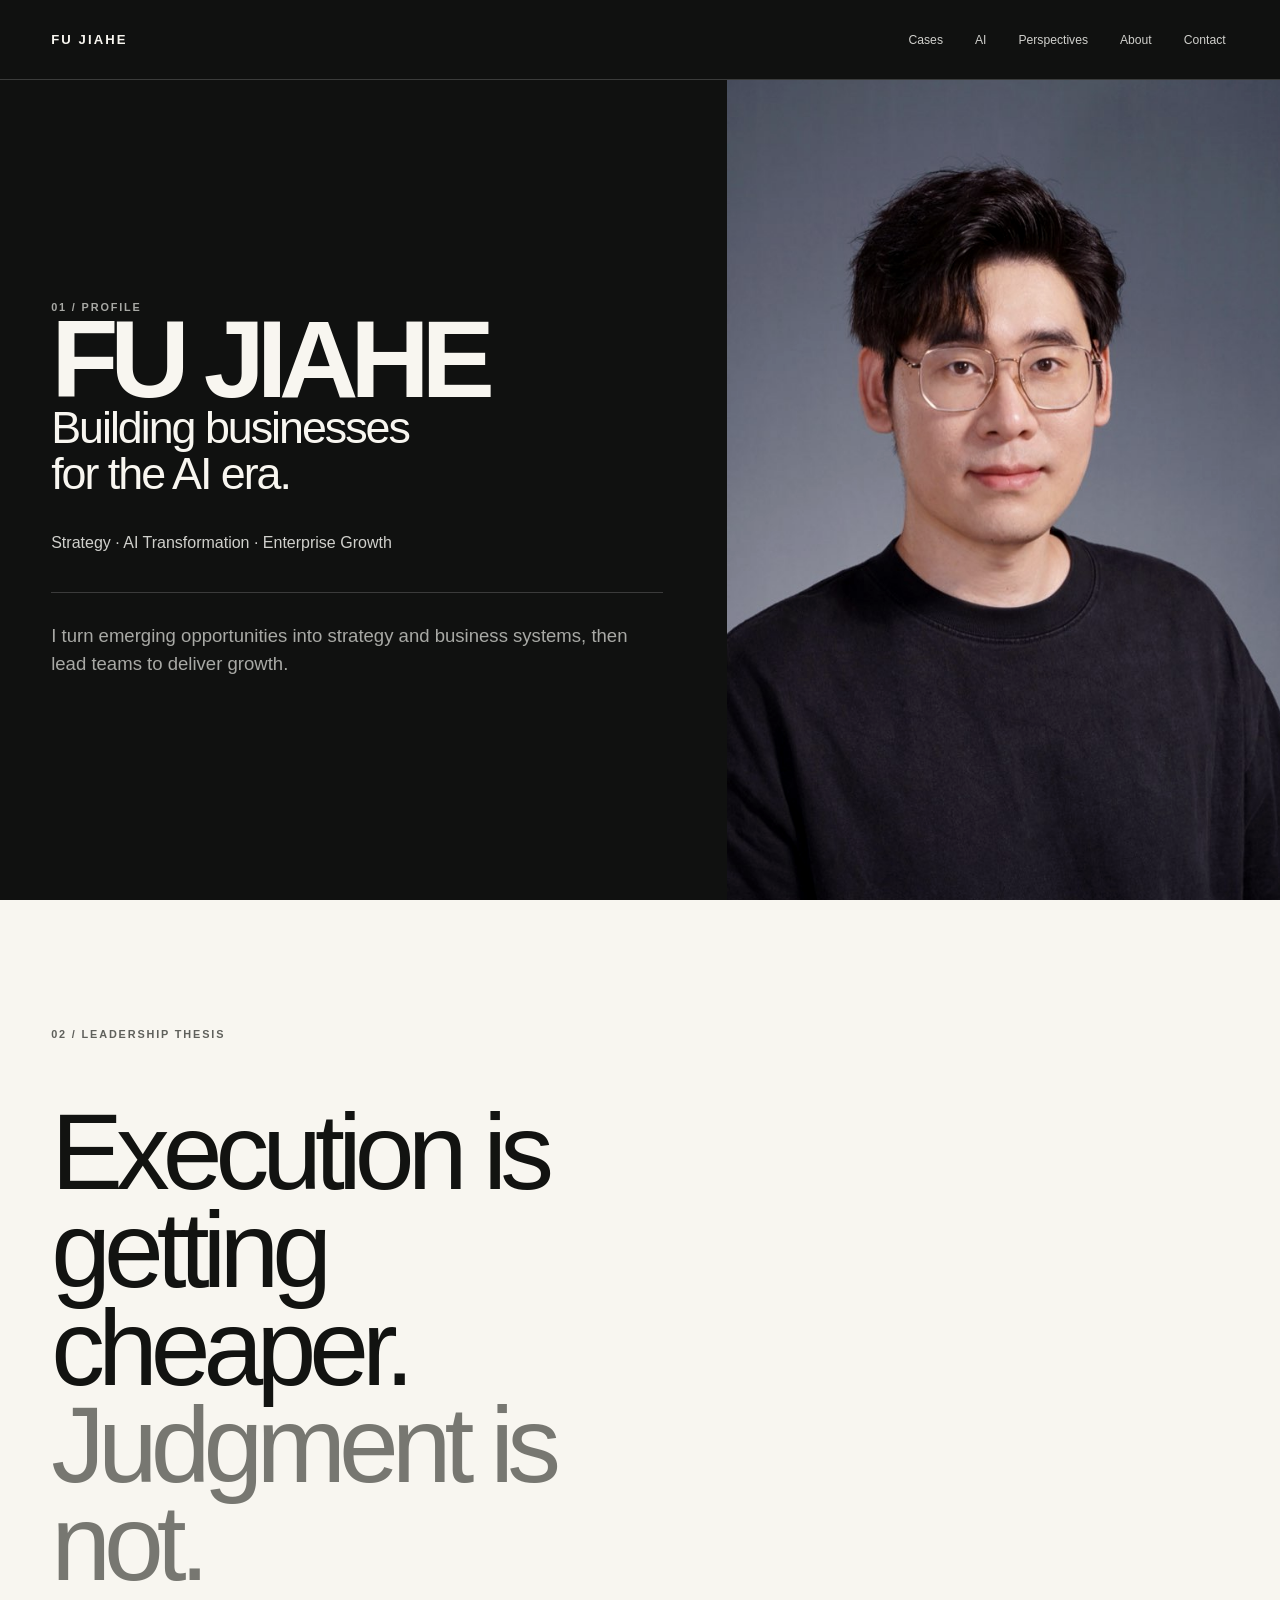
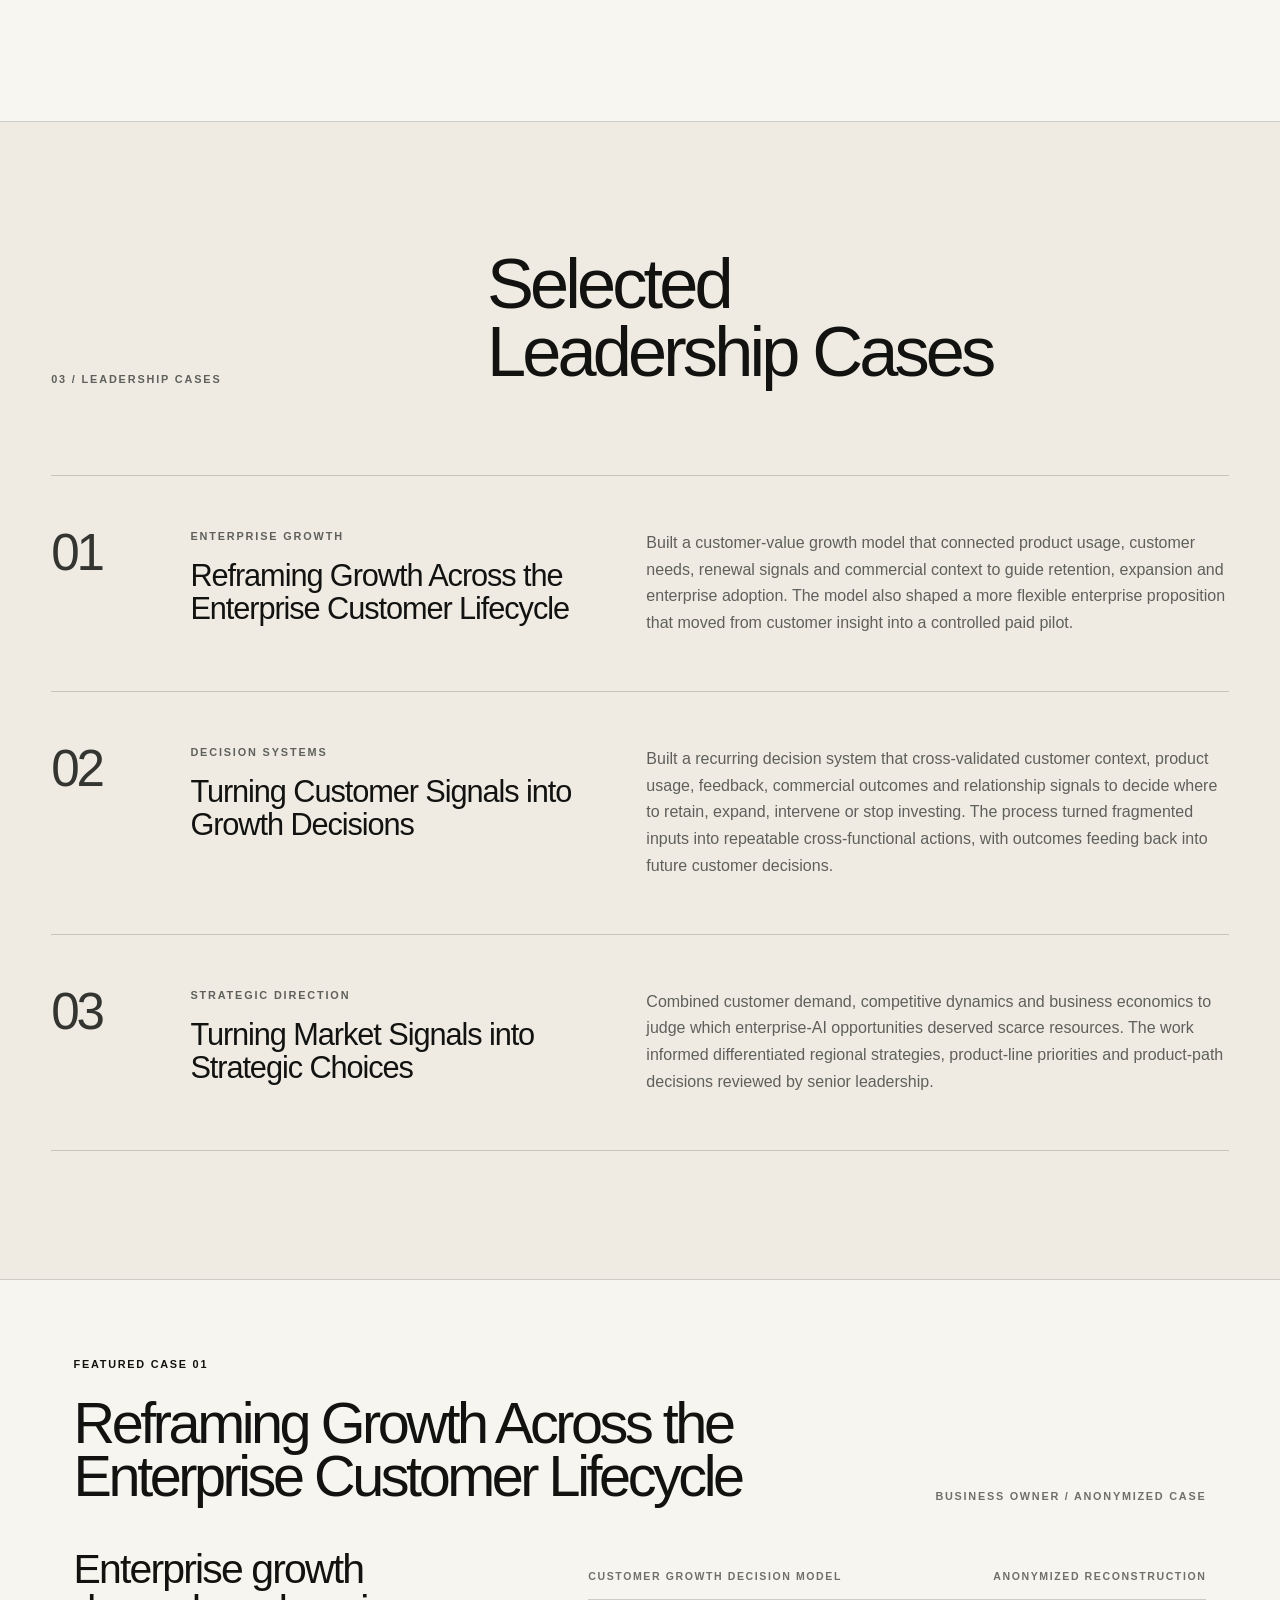
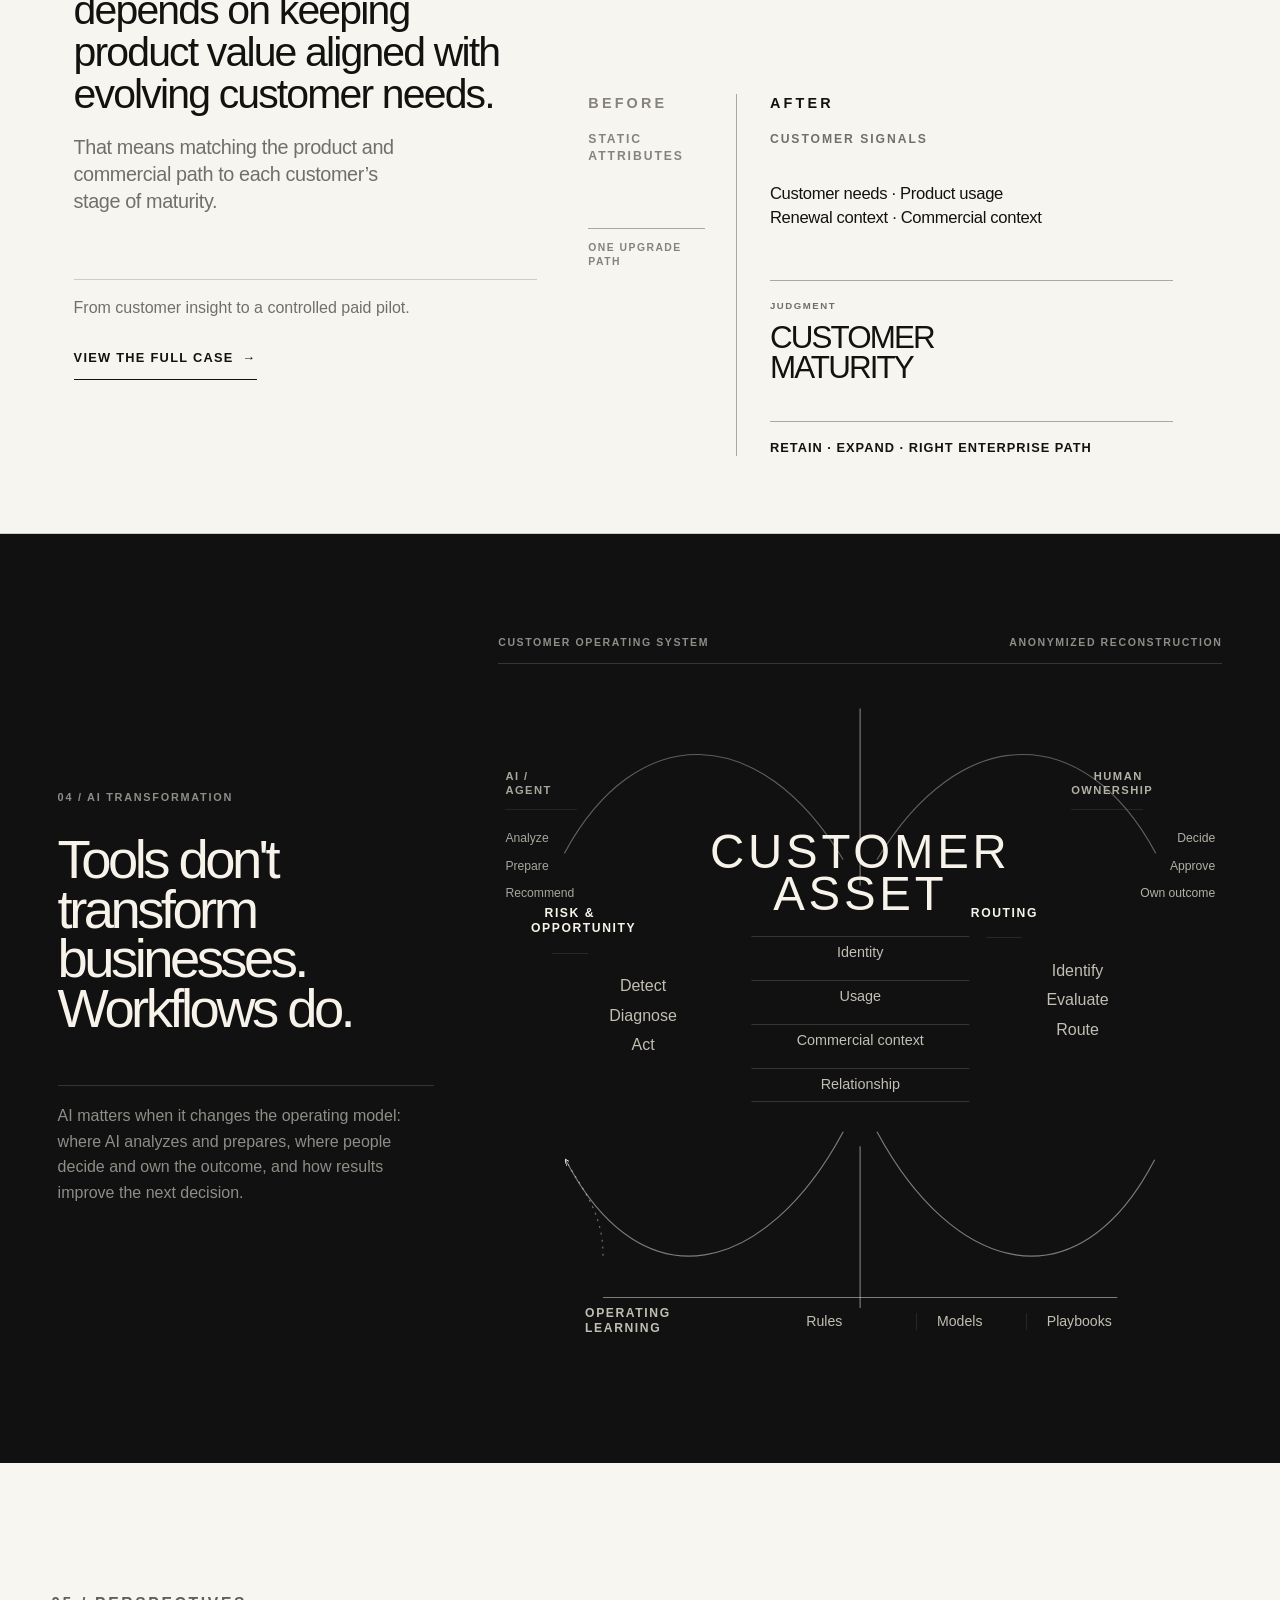
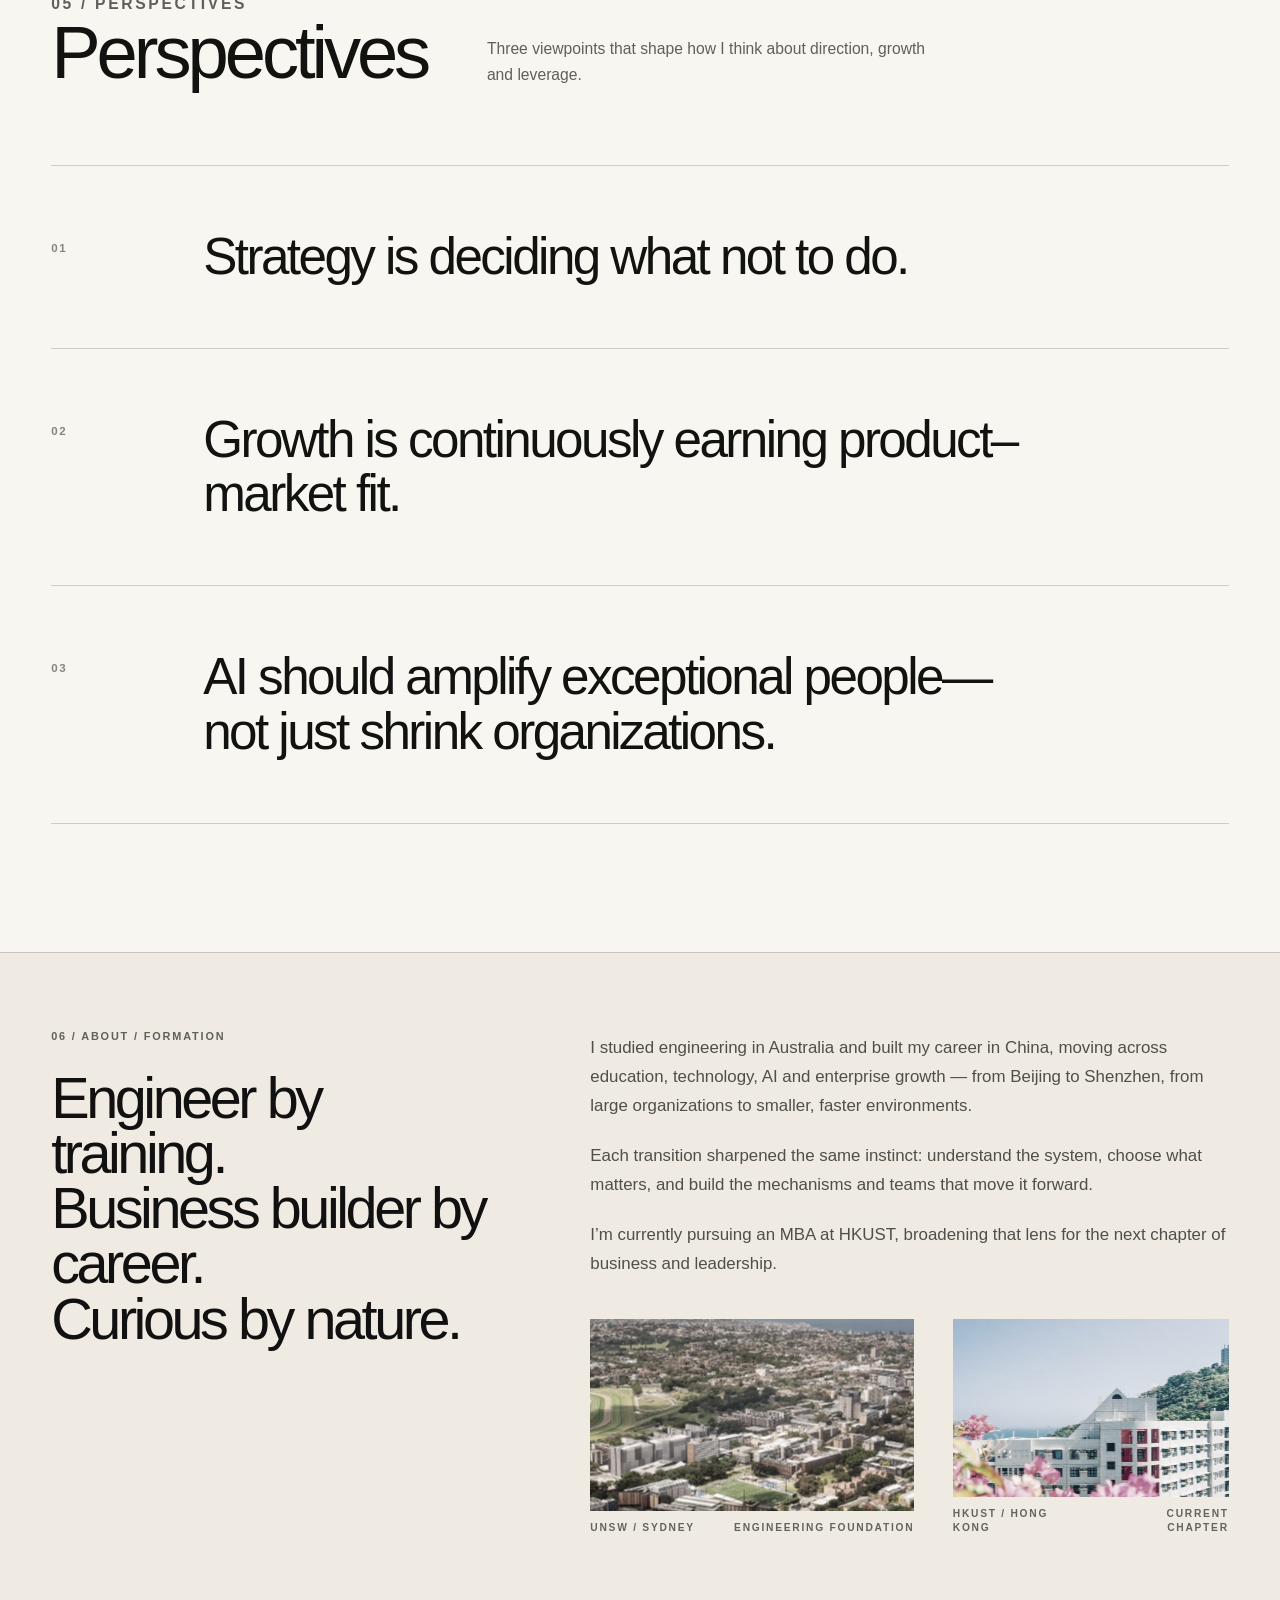
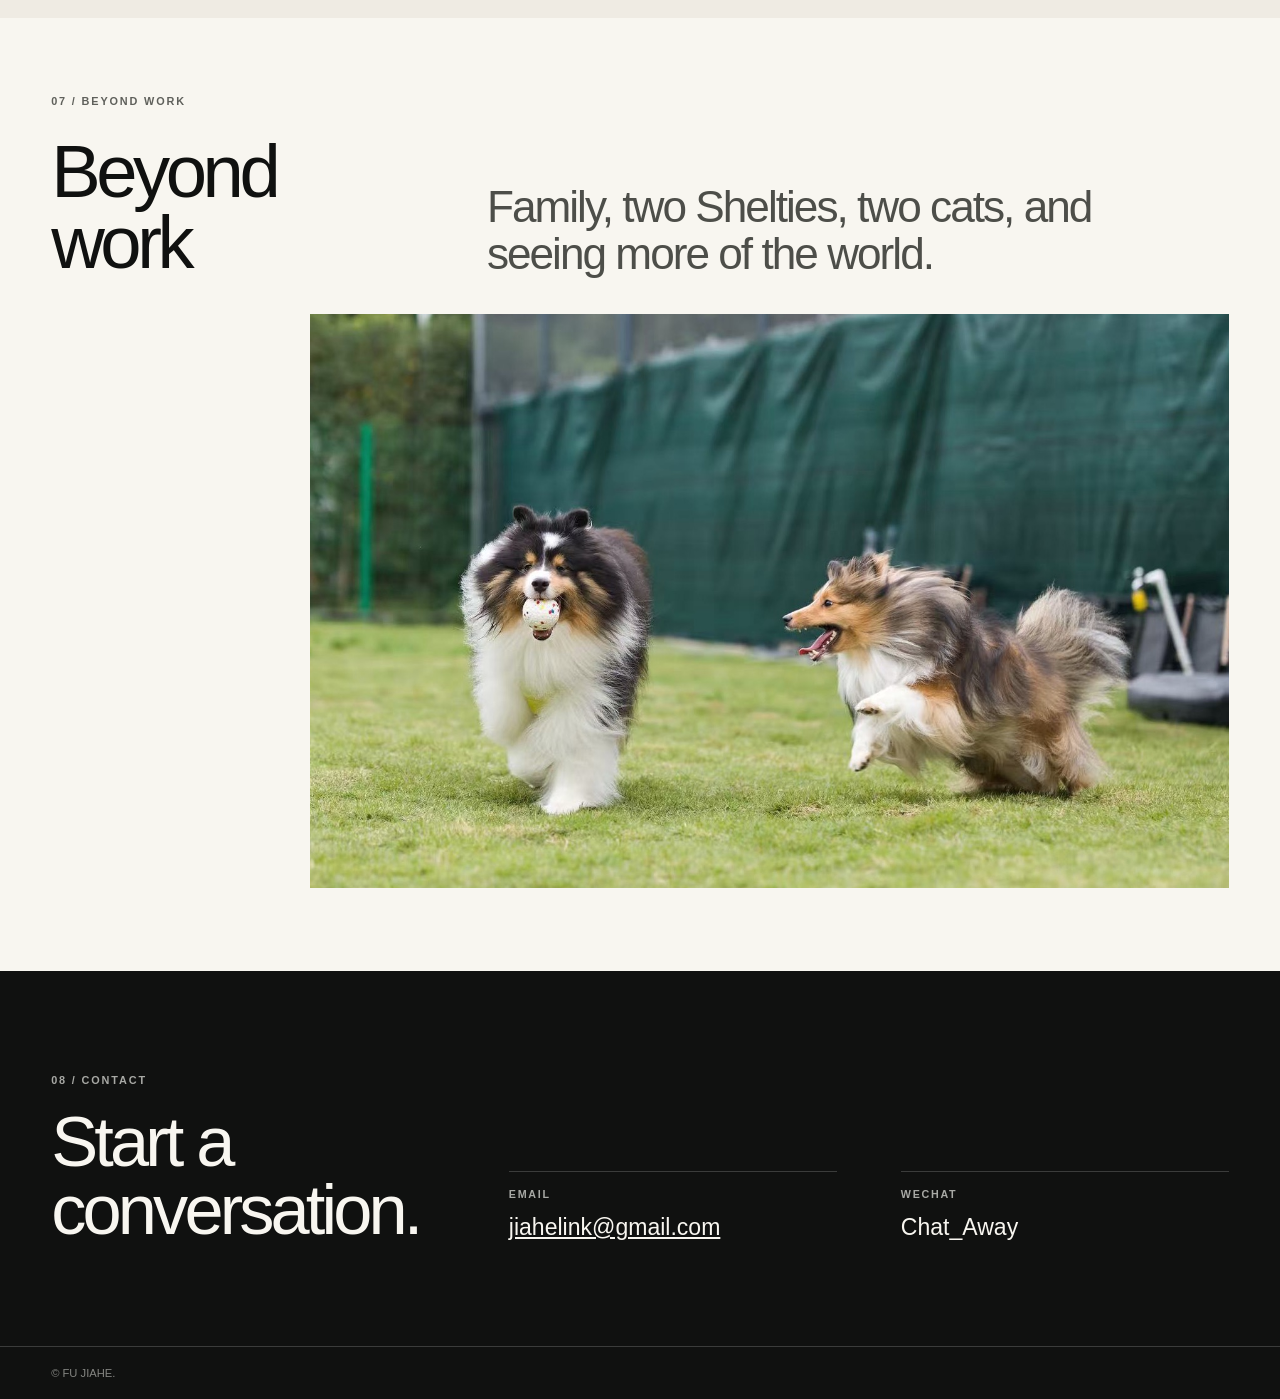
==== commit 1f13c0a6: "Fix v1.4 semantic heading hierarchy" ====
--- a/index.html
+++ b/index.html
@@ -11,7 +11,7 @@
   <link rel="stylesheet" href="/styles.css">
   <link rel="stylesheet" href="/customer-growth-decision-model.css">
   <link rel="stylesheet" href="/customer-os-twin-orbit.css">
-  <link rel="stylesheet" href="/v14-current-locked-visual-integration-preview.css">
+  <link rel="stylesheet" href="/site-v1.4.css">
 
   <meta property="og:type" content="profile">
   <meta property="og:url" content="https://fujiahe.me/">
@@ -116,7 +116,6 @@
       </div>
     </section>
 
-    <!-- Locked Case 01 Homepage Lite transplanted from featured-case-artifact-preview.html. -->
     <section class="preview-section preview-featured current-locked-case01" id="featured-case" aria-labelledby="featured-case-title">
       <div class="growth-shell">
         <header class="preview-featured-header">
@@ -162,15 +161,14 @@
       </div>
     </section>
 
-    <!-- Locked Twin Orbit AI artifact transplanted from ai-transformation-twin-orbit-preview.html. -->
     <section class="transformation twin-integration current-locked-ai" id="transformation" aria-labelledby="integration-title">
       <div class="integration-section">
         <div class="twin-shell integration-layout">
-          <section class="integration-copy" aria-labelledby="integration-title">
+          <div class="integration-copy">
             <p class="section-marker">04 / AI TRANSFORMATION</p>
-            <h1 id="integration-title">Tools don't transform businesses.<br>Workflows do.</h1>
+            <h2 id="integration-title">Tools don't transform businesses.<br>Workflows do.</h2>
             <p class="ai-workflow-thesis">AI matters when it changes the operating model: where AI analyzes and prepares, where people decide and own the outcome, and how results improve the next decision.</p>
-          </section>
+          </div>
 
           <section class="integration-map" aria-label="Customer Operating System visual evidence">
             <div class="integration-meta">
--- a/styles.css
+++ b/styles.css
@@ -1062,6 +1062,7 @@
   }
 
   nav a {
+    min-inline-size: 24px;
     padding-inline: 0.1rem;
     font-size: 0.75rem;
   }
--- a/customer-growth-decision-model.css
+++ b/customer-growth-decision-model.css
@@ -15,6 +15,10 @@
 p, h1, h2, h3, ul, figure { margin: 0; }
 ul { padding: 0; list-style: none; }
 .growth-shell { width: min(100%, var(--growth-shell)); margin-inline: auto; padding-inline: var(--growth-pad); }
+
+/* Keep the accessible skip target hidden until keyboard focus reaches it. */
+.skip-link { position: fixed; z-index: 100; top: .75rem; left: .75rem; padding: .75rem 1rem; color: var(--growth-ink); background: var(--growth-paper); transform: translateY(-150%); transition: transform 160ms ease; }
+.skip-link:focus { transform: translateY(0); }
 
 .decision-meta { display: flex; justify-content: space-between; gap: 2rem; padding-block: 1.2rem; border-bottom: 1px solid var(--growth-rule-soft); color: var(--growth-stone); font-size: .66rem; font-weight: 700; letter-spacing: .15em; line-height: 1.3; text-transform: uppercase; }
 .decision-meta p:last-child { text-align: right; }
@@ -71,7 +75,6 @@
 
 .sr-only { position: absolute; width: 1px; height: 1px; padding: 0; margin: -1px; overflow: hidden; clip: rect(0, 0, 0, 0); white-space: nowrap; border: 0; }
 
-/* Integration previews. */
 .preview-body { min-height: 100%; color: var(--growth-ink); background: var(--growth-paper); }
 .preview-masthead { color: var(--growth-paper); background: var(--growth-ink); }
 .preview-masthead .growth-shell { display: flex; justify-content: space-between; gap: 2rem; align-items: center; min-height: 4.5rem; border-bottom: 1px solid rgba(247, 245, 239, .2); }
@@ -109,7 +112,6 @@
 .embedded-decision-artifact .outcome-list { margin-top: 3.3rem; }
 .embedded-decision-artifact .outcome-row { font-size: clamp(.85rem, 1.1vw, 1.1rem); }
 
-/* Homepage Lite keeps the decision shift legible at a glance. */
 .homepage-lite .evidence-plate {
   grid-template-columns: minmax(6rem, .22fr) minmax(0, 1fr);
   min-height: 23rem;
@@ -228,7 +230,6 @@
   .preview-featured-header h2 { max-width: 100%; font-size: clamp(2.6rem, 11vw, 4.5rem); }
   .preview-judgment { font-size: 2rem; }
 
-  /* Detail Mobile becomes one compact decision field without changing the locked homepage. */
   .preview-detail .embedded-decision-artifact .before-column { padding-bottom: 1.75rem; }
   .preview-detail .embedded-decision-artifact .attribute-list { display: block; margin-top: 1.5rem; }
   .preview-detail .embedded-decision-artifact .attribute-list li { display: inline; padding: 0; border: 0; font-size: 1rem; line-height: 1.35; }
--- a/customer-os-twin-orbit.css
+++ b/customer-os-twin-orbit.css
@@ -252,7 +252,6 @@
 .twin-principle { padding-bottom: .5rem; text-align: center; letter-spacing: .06em; }
 .twin-caption { padding-bottom: 2rem; text-align: center; }
 
-/* Integration preview: thesis on the left, evidence map on the right. */
 .twin-integration .integration-section { min-height: 100svh; display: grid; align-items: center; }
 .twin-integration .integration-layout {
   display: grid;
@@ -270,7 +269,7 @@
   text-transform: uppercase;
 }
 
-.integration-copy h1 {
+.integration-copy h2 {
   max-width: 9ch;
   margin-top: 2rem;
   font-size: clamp(3.8rem, 6.7vw, 7.3rem);
@@ -322,7 +321,7 @@
   .rail-human { right: 1%; }
   .learning-field { right: 13%; left: 13%; }
   .twin-integration .integration-layout { gap: 2.5rem; }
-  .integration-copy h1 { font-size: clamp(3.4rem, 7vw, 6rem); }
+  .integration-copy h2 { font-size: clamp(3.4rem, 7vw, 6rem); }
 }
 
 @media (max-width: 900px) {
@@ -362,7 +361,7 @@
 
   .twin-integration .integration-section { display: block; }
   .twin-integration .integration-layout { grid-template-columns: 1fr; gap: 3rem; padding-block: 4rem 3rem; }
-  .integration-copy h1 { max-width: 10ch; }
+  .integration-copy h2 { max-width: 10ch; }
   .integration-copy p:last-child { margin-top: 2rem; }
   .integration-artifact { margin-top: 1rem; }
 
@@ -407,7 +406,7 @@
   .integration-meta { display: block; }
   .integration-meta span + span { display: block; margin-top: .6rem; }
   .integration-meta span:last-child { text-align: left; }
-  .integration-copy h1 { max-width: 9ch; font-size: clamp(3.2rem, 15vw, 5rem); }
+  .integration-copy h2 { max-width: 9ch; font-size: clamp(3.2rem, 15vw, 5rem); }
   .integration-copy p:last-child { max-width: 22rem; }
 }
 
--- a/site-v1.4.css
+++ b/site-v1.4.css
@@ -0,0 +1,824 @@
+.current-locked-case01 {
+  color: var(--growth-ink);
+  background: var(--growth-paper);
+  border-block: 1px solid var(--growth-rule-soft);
+  padding-block: clamp(4.5rem, 6vw, 6.5rem);
+}
+
+.current-locked-case01 .preview-featured-layout {
+  grid-template-columns: minmax(0, .75fr) minmax(0, 1fr);
+  gap: clamp(2rem, 4vw, 3.5rem);
+  align-items: start;
+  margin-top: clamp(2.25rem, 3.5vw, 3.5rem);
+}
+
+.current-locked-case01 .preview-judgment {
+  max-width: 20ch;
+}
+
+@media (min-width: 1200px) {
+  .current-locked-case01 > .growth-shell {
+    width: min(100%, 78rem);
+  }
+}
+
+.current-locked-ai {
+  min-height: 0;
+  padding: 0;
+  color: var(--twin-ivory);
+  background: var(--twin-bg);
+}
+
+.current-locked-ai .integration-section {
+  min-height: min(58rem, 100svh);
+}
+
+.current-locked-ai .integration-layout {
+  padding-block: clamp(4.5rem, 8vw, 8rem);
+}
+
+.current-locked-ai .integration-copy h2 {
+  max-width: 10ch;
+  white-space: normal;
+}
+
+.about-formation-recomposed {
+  color: var(--ink);
+  background: var(--paper);
+  border-top: 1px solid var(--line-light);
+  padding-block: clamp(4.5rem, 6vw, 6.5rem) clamp(5rem, 7vw, 7.25rem);
+}
+
+.about-formation-intro {
+  display: grid;
+  grid-template-columns: minmax(0, .9fr) minmax(0, 1.1fr);
+  gap: clamp(3rem, 8vw, 8rem);
+  align-items: start;
+}
+
+.about-formation-intro h2 {
+  max-width: 11ch;
+  margin: 2.1rem 0 0;
+  font-size: clamp(3.2rem, 5.8vw, 6.1rem);
+  font-weight: 500;
+  line-height: .96;
+  letter-spacing: -.06em;
+}
+
+.about-formation-intro .about-copy {
+  max-width: 38rem;
+  padding-top: .2rem;
+  color: #4e4f4a;
+  font-size: clamp(1rem, 1.32vw, 1.2rem);
+  line-height: 1.72;
+}
+
+.formation-diptych {
+  display: grid;
+  grid-template-columns: minmax(0, 1.08fr) minmax(0, .92fr);
+  gap: clamp(1.35rem, 3vw, 3rem);
+  align-items: end;
+  margin-top: clamp(2rem, 3.25vw, 3.25rem);
+}
+
+.formation-diptych figure {
+  display: grid;
+  grid-template-rows: minmax(0, 1fr) auto;
+  min-width: 0;
+  min-height: 0;
+  height: clamp(19rem, 26vw, 23.5rem);
+}
+
+.formation-image-frame {
+  min-height: 0;
+  overflow: clip;
+}
+
+.formation-diptych img {
+  display: block;
+  min-height: 0;
+  width: 100%;
+  height: 100%;
+  object-fit: cover;
+  filter: saturate(.42) contrast(.97) brightness(1.02);
+}
+
+.formation-diptych figure:first-child img {
+  object-position: 64% 67%;
+  transform: scale(1.12);
+}
+
+.formation-diptych figure:nth-child(2) img {
+  object-position: 54% 0%;
+  transform: scale(1.28);
+  transform-origin: 54% 0%;
+}
+
+.formation-diptych figcaption {
+  display: flex;
+  justify-content: space-between;
+  gap: 1rem;
+  padding-top: .65rem;
+  color: #63645e;
+  font-size: .64rem;
+  font-weight: 700;
+  letter-spacing: .17em;
+  line-height: 1.35;
+  text-transform: uppercase;
+}
+
+.formation-diptych figcaption span:last-child {
+  text-align: right;
+}
+
+.beyond-work-recomposed {
+  color: var(--ink);
+  background: var(--ivory);
+  padding-block: clamp(4.5rem, 6vw, 6.5rem) clamp(5rem, 7vw, 7.25rem);
+}
+
+.beyond-work-intro {
+  display: grid;
+  grid-template-columns: minmax(0, .62fr) minmax(0, 1.38fr);
+  gap: clamp(2rem, 8vw, 8rem);
+  align-items: end;
+}
+
+.beyond-work-intro h2 {
+  margin: 1.8rem 0 0;
+  font-size: clamp(3.2rem, 5.8vw, 6rem);
+  font-weight: 500;
+  line-height: .96;
+  letter-spacing: -.06em;
+}
+
+.beyond-work-intro > p {
+  max-width: 27ch;
+  margin: 0;
+  color: #4d4e49;
+  font-size: clamp(1.75rem, 3.45vw, 3.55rem);
+  line-height: 1.08;
+  letter-spacing: -.045em;
+}
+
+.sheltie-spread {
+  display: grid;
+  grid-template-columns: minmax(0, 2.08fr) minmax(14rem, .92fr);
+  gap: clamp(1.2rem, 3vw, 3rem);
+  align-items: start;
+  margin-top: clamp(2rem, 2.8vw, 2.75rem);
+}
+
+.sheltie-spread figure {
+  min-width: 0;
+  overflow: clip;
+}
+
+.sheltie-spread img {
+  display: block;
+  width: 100%;
+  object-fit: cover;
+  object-position: center;
+  filter: saturate(.9) contrast(.98) brightness(1.01);
+}
+
+.sheltie-dominant {
+  aspect-ratio: 1.82 / 1;
+}
+
+.sheltie-supporting {
+  aspect-ratio: 4 / 5;
+}
+
+.sheltie-spread img {
+  height: 100%;
+}
+
+.sheltie-supporting img {
+  object-position: 50% 35%;
+}
+
+.sheltie-dominant img {
+  object-position: 50% 62%;
+}
+
+.portrait-wrap {
+  overflow: clip;
+}
+
+.sheltie-spread figcaption {
+  padding-top: .8rem;
+  color: #63645e;
+  font-size: .64rem;
+  font-weight: 700;
+  letter-spacing: .17em;
+  line-height: 1.35;
+  text-transform: uppercase;
+}
+
+@media (max-width: 900px) {
+  .about-formation-intro,
+  .beyond-work-intro {
+    grid-template-columns: 1fr;
+    gap: 2.25rem;
+  }
+
+  .about-formation-intro .about-copy {
+    padding-top: 0;
+  }
+
+  .sheltie-spread {
+    grid-template-columns: 1fr;
+  }
+
+  .sheltie-supporting {
+    width: 82%;
+    margin-left: auto;
+  }
+}
+
+@media (max-width: 620px) {
+  .current-locked-ai .integration-layout {
+    padding-block: 4.5rem 3rem;
+  }
+
+  .about-formation-recomposed,
+  .beyond-work-recomposed {
+    padding-block: 4.5rem 5rem;
+  }
+
+  .about-formation-intro h2,
+  .beyond-work-intro h2 {
+    font-size: 3.3rem;
+  }
+
+  .formation-diptych {
+    grid-template-columns: 1fr;
+    gap: 2.25rem;
+    margin-top: 2.25rem;
+  }
+
+  .formation-diptych figure {
+    height: calc((100vw - (2 * var(--pad))) / 1.72 + 2.15rem);
+  }
+
+  .formation-diptych figcaption {
+    display: block;
+  }
+
+  .formation-diptych figcaption span {
+    display: block;
+  }
+
+  .formation-diptych figcaption span + span {
+    margin-top: .35rem;
+  }
+
+  .formation-diptych figcaption span:last-child {
+    text-align: left;
+  }
+
+  .beyond-work-intro > p {
+    max-width: 20ch;
+    font-size: 2.2rem;
+  }
+
+  .sheltie-spread {
+    gap: 2.4rem;
+    margin-top: 2.25rem;
+  }
+
+  .sheltie-dominant {
+    aspect-ratio: 1.45 / 1;
+  }
+
+  .sheltie-supporting {
+    width: 82%;
+  }
+}
+
+@media (max-width: 340px) {
+  .current-locked-case01 .judgment-title {
+    font-size: clamp(1.65rem, 8vw, 2.15rem);
+  }
+}
+
+.hero-grid {
+  width: 100%;
+  max-width: none;
+  padding-right: 0;
+}
+
+.hero-grid .portrait-wrap {
+  border: 0;
+  outline: 0;
+  box-shadow: none;
+  background: transparent;
+}
+
+.hero-grid .portrait-wrap img {
+  border: 0;
+  transform: scale(1.04);
+  transform-origin: center;
+}
+
+.current-locked-case01 .preview-featured-header {
+  grid-template-columns: minmax(0, 1.15fr) minmax(12rem, .5fr);
+  gap: clamp(2rem, 5vw, 5rem);
+}
+
+.current-locked-case01 .preview-featured-header h2 {
+  max-width: 22ch;
+  font-size: clamp(2.8rem, 4.5vw, 5rem);
+}
+
+.current-locked-case01 .preview-featured-header .preview-meta {
+  align-self: end;
+}
+
+.current-locked-case01 .embedded-decision-artifact .evidence-plate {
+  grid-template-columns: minmax(7rem, .24fr) minmax(0, .76fr);
+  min-height: 0;
+  padding-block: clamp(2rem, 3.3vw, 3.2rem) 0;
+}
+
+.current-locked-case01 .embedded-decision-artifact .before-column {
+  align-self: stretch;
+  padding-right: clamp(1rem, 2.4vw, 2rem);
+  border-right: 1px solid var(--growth-rule);
+}
+
+.current-locked-case01 .embedded-decision-artifact .after-field {
+  padding-inline: clamp(1.2rem, 2.6vw, 2.7rem);
+}
+
+.current-locked-case01 .embedded-decision-artifact .zone-title {
+  margin-top: 1.15rem;
+  padding-bottom: 0;
+  border-bottom: 0;
+}
+
+.current-locked-case01 .embedded-decision-artifact .before-outcome {
+  margin-top: clamp(3rem, 5vw, 4.5rem);
+}
+
+.current-locked-case01 .homepage-lite .lite-signal-line {
+  max-width: 34ch;
+  margin-top: clamp(1.6rem, 2.7vw, 2.4rem);
+  font-size: clamp(.95rem, 1.3vw, 1.15rem);
+  line-height: 1.4;
+}
+
+.current-locked-case01 .judgment-band {
+  max-width: 34rem;
+  margin-top: clamp(2.2rem, 4vw, 3.8rem);
+  padding-top: 1.15rem;
+  border-top: 1px solid var(--growth-rule);
+}
+
+.current-locked-case01 .judgment-band .judgment-kicker {
+  margin: 0 0 .65rem;
+  color: var(--growth-stone);
+  font-size: .6rem;
+  text-align: left;
+}
+
+.current-locked-case01 .judgment-band .judgment-title {
+  max-width: 12ch;
+  font-size: clamp(1.7rem, 2.45vw, 2.45rem);
+  line-height: .95;
+  text-align: left;
+}
+
+.current-locked-case01 .path-band {
+  margin-top: clamp(1.8rem, 3vw, 2.7rem);
+  padding-top: 1.05rem;
+  border-top: 1px solid var(--growth-rule);
+}
+
+.current-locked-case01 .path-band .lite-paths {
+  font-size: clamp(.78rem, 1vw, .95rem);
+  line-height: 1.35;
+}
+
+.current-locked-ai .integration-copy h2 {
+  max-width: none;
+  margin-top: 1.8rem;
+  font-size: clamp(2.8rem, 3.1vw, 4.1rem);
+  line-height: .9;
+  white-space: normal;
+}
+
+.ai-strategic-framing {
+  display: grid;
+  grid-template-columns: minmax(0, 2.3fr) minmax(0, 1fr);
+  gap: clamp(1.25rem, 2.4vw, 2.4rem);
+  align-items: start;
+}
+
+.ai-strategic-framing h1 {
+  margin-top: 1.8rem;
+}
+
+.ai-framing-secondary {
+  padding-top: 2rem;
+  border-top: 1px solid var(--twin-rule-soft);
+}
+
+.ai-framing-kicker {
+  color: var(--twin-ivory);
+  font-size: .64rem;
+  font-weight: 700;
+  letter-spacing: .14em;
+  line-height: 1.35;
+  text-transform: uppercase;
+}
+
+.ai-framing-secondary ul {
+  display: grid;
+  gap: 1.05rem;
+  margin-top: 1.5rem;
+}
+
+.ai-framing-secondary li {
+  color: var(--twin-stone);
+  font-size: clamp(.85rem, 1.05vw, 1rem);
+  line-height: 1.3;
+}
+
+.current-locked-ai .ai-workflow-thesis {
+  max-width: 27rem;
+  margin-top: clamp(2.25rem, 4vw, 4rem);
+  padding-top: 1.05rem;
+  border-top: 1px solid var(--twin-rule-soft);
+  color: var(--twin-ivory);
+  font-size: clamp(1rem, 1.25vw, 1.1rem);
+  line-height: 1.35;
+}
+
+.about-formation-recomposed {
+  padding-block: clamp(4.5rem, 6vw, 6.5rem) clamp(4.5rem, 6.5vw, 6.75rem);
+}
+
+.about-formation-intro {
+  grid-template-columns: minmax(0, .42fr) minmax(0, .58fr);
+  gap: clamp(2.5rem, 6vw, 6rem);
+  align-items: start;
+}
+
+.about-formation-heading h2 {
+  max-width: 12ch;
+  margin-top: 1.8rem;
+  font-size: clamp(2.9rem, 5.1vw, 5.45rem);
+}
+
+.about-formation-right {
+  min-width: 0;
+  padding-top: .2rem;
+}
+
+.about-formation-right .about-copy {
+  max-width: none;
+  padding-top: 0;
+}
+
+.about-formation-right .formation-diptych {
+  margin-top: clamp(2rem, 3.2vw, 3.25rem);
+}
+
+.about-formation-right .formation-diptych figure {
+  height: clamp(13.5rem, 16vw, 15.5rem);
+}
+
+.beyond-work-recomposed {
+  padding-block: clamp(4.5rem, 6vw, 6.5rem) clamp(4.75rem, 6.5vw, 6.75rem);
+}
+
+.sheltie-spread {
+  display: grid;
+  grid-template-columns: minmax(0, 2.42fr) minmax(0, 1fr);
+  gap: clamp(1.25rem, 2.25vw, 2.5rem);
+  align-items: end;
+  margin-top: clamp(2rem, 3vw, 3rem);
+}
+
+.sheltie-dominant {
+  display: grid;
+  grid-template-rows: minmax(0, 1fr) auto;
+  width: auto;
+  aspect-ratio: auto;
+  overflow: visible;
+}
+
+.sheltie-supporting {
+  display: grid;
+  grid-template-rows: minmax(0, 1fr) auto;
+  width: auto;
+  aspect-ratio: auto;
+  overflow: visible;
+}
+
+.sheltie-image-frame {
+  min-height: 0;
+  aspect-ratio: 1.6 / 1;
+  overflow: clip;
+}
+
+.sheltie-image-frame img {
+  display: block;
+  width: 100%;
+  height: 100%;
+  object-fit: cover;
+  object-position: 50% 58%;
+  transform: none;
+  filter: saturate(.94) contrast(.99) brightness(1.01);
+}
+
+.sheltie-dominant .sheltie-image-frame img {
+  object-position: 50% 58%;
+}
+
+.sheltie-supporting .sheltie-image-frame {
+  aspect-ratio: 1 / 1;
+}
+
+.sheltie-supporting .sheltie-image-frame img {
+  object-position: 50% 74%;
+}
+
+@media (max-width: 1100px) {
+  .current-locked-case01 .preview-featured-header {
+    grid-template-columns: minmax(0, 1.15fr) minmax(11rem, .6fr);
+    gap: 2.5rem;
+  }
+
+  .current-locked-ai .integration-layout {
+    grid-template-columns: 1fr;
+  }
+
+  .current-locked-ai .integration-copy,
+  .current-locked-ai .integration-map {
+    grid-column: 1;
+  }
+
+  .current-locked-ai .integration-map {
+    margin-top: 1rem;
+  }
+}
+
+@media (max-width: 900px) {
+  .hero-grid .portrait-wrap {
+    margin-right: 0;
+  }
+
+  .current-locked-case01 .preview-featured-header {
+    grid-template-columns: 1fr;
+    gap: 2rem;
+  }
+
+  .current-locked-case01 .preview-featured-header h2 {
+    max-width: 24ch;
+    font-size: clamp(2.8rem, 7vw, 4.8rem);
+  }
+
+  .current-locked-case01 .preview-featured-header .preview-meta {
+    text-align: left;
+  }
+
+  .about-formation-intro {
+    grid-template-columns: 1fr;
+    gap: 2.5rem;
+  }
+
+  .about-formation-heading h2 {
+    max-width: 14ch;
+    margin-top: 1.5rem;
+    font-size: clamp(3rem, 8vw, 4.8rem);
+  }
+
+  .sheltie-dominant {
+    width: 100%;
+  }
+
+  .sheltie-supporting {
+    width: 100%;
+  }
+}
+
+@media (max-width: 620px) {
+  .hero-grid .portrait-wrap {
+    margin-left: -20px;
+    margin-right: 0;
+    width: calc(100% + 20px);
+  }
+
+  .current-locked-case01 .preview-featured-layout {
+    grid-template-columns: 1fr;
+  }
+
+  .current-locked-case01 .preview-featured-header h2 {
+    max-width: 100%;
+    font-size: clamp(2.35rem, 10.8vw, 3.9rem);
+  }
+
+  .current-locked-case01 .embedded-decision-artifact .evidence-plate {
+    display: block;
+    padding-block: 2.2rem 1.5rem;
+  }
+
+  .current-locked-case01 .embedded-decision-artifact .before-column {
+    padding-right: 0;
+    border-right: 0;
+    border-bottom: 1px solid var(--growth-rule);
+  }
+
+  .current-locked-case01 .embedded-decision-artifact .after-field {
+    padding: 2.2rem 0 0;
+  }
+
+  .current-locked-case01 .judgment-band {
+    margin-top: 2.4rem;
+  }
+
+  .current-locked-case01 .judgment-band .judgment-title {
+    max-width: 14ch;
+    font-size: 2rem;
+  }
+
+  .ai-strategic-framing {
+    grid-template-columns: 1fr;
+    gap: 2rem;
+  }
+
+  .current-locked-ai .integration-copy h2,
+  .ai-strategic-framing h1 {
+    max-width: 10ch;
+    margin-top: 1.7rem;
+    font-size: clamp(3.1rem, 14vw, 4.8rem);
+  }
+
+  .ai-framing-secondary {
+    padding-top: 1.35rem;
+  }
+
+  .current-locked-ai .ai-workflow-thesis {
+    margin-top: 2rem;
+  }
+
+  .about-formation-right .formation-diptych {
+    grid-template-columns: 1fr;
+    gap: 2rem;
+    margin-top: 2.25rem;
+  }
+
+  .about-formation-right .formation-diptych figure {
+    height: calc((100vw - (2 * var(--pad))) / 1.72 + 2.15rem);
+  }
+
+  .sheltie-spread {
+    grid-template-columns: 1fr;
+    margin-top: 2.25rem;
+  }
+
+  .sheltie-dominant {
+    width: 100%;
+  }
+
+  .sheltie-supporting {
+    width: 82%;
+    margin-left: auto;
+  }
+
+  .sheltie-image-frame {
+    aspect-ratio: 1.6 / 1;
+  }
+
+  .sheltie-supporting .sheltie-image-frame {
+    aspect-ratio: 1 / 1;
+  }
+}
+
+@media (max-width: 380px) {
+  .current-locked-case01 .preview-featured-header h2 {
+    font-size: clamp(2.15rem, 10.7vw, 2.7rem);
+  }
+}
+
+.current-locked-case01 .case-thesis-stack {
+  max-width: 34rem;
+}
+
+.current-locked-case01 .preview-judgment {
+  max-width: 19ch;
+  font-size: clamp(1.9rem, 3.2vw, 3.45rem);
+  line-height: 1.02;
+}
+
+.current-locked-case01 .preview-secondary {
+  max-width: 32ch;
+  margin-top: 1.15rem;
+  color: var(--growth-stone);
+  font-size: clamp(1.05rem, 1.55vw, 1.65rem);
+  line-height: 1.35;
+  letter-spacing: -.02em;
+}
+
+.current-locked-case01 .preview-proof {
+  margin-top: clamp(2.5rem, 5vw, 5rem);
+}
+
+.current-locked-ai .integration-layout {
+  grid-template-columns: minmax(0, .52fr) minmax(0, 1fr);
+  gap: clamp(2.5rem, 5vw, 5rem);
+}
+
+.current-locked-ai .integration-copy h2 {
+  max-width: none;
+  margin-top: 2rem;
+  font-size: clamp(2.65rem, 4.25vw, 4.6rem);
+  line-height: .91;
+  white-space: normal;
+}
+
+.current-locked-ai .ai-workflow-thesis {
+  max-width: 31rem;
+  margin-top: clamp(2rem, 3.5vw, 3.5rem);
+  padding-top: 1.05rem;
+  border-top: 1px solid var(--twin-rule-soft);
+  color: var(--twin-muted);
+  font-size: clamp(1rem, 1.18vw, 1.12rem);
+  line-height: 1.52;
+}
+
+.about-formation-intro {
+  grid-template-columns: minmax(0, .42fr) minmax(0, .58fr);
+}
+
+.about-formation-heading h2 {
+  max-width: 14ch;
+  font-size: clamp(2.7rem, 4.5vw, 4.85rem);
+}
+
+.sheltie-spread {
+  display: flex;
+  justify-content: flex-end;
+  align-items: start;
+  margin-top: clamp(2rem, 2.8vw, 2.75rem);
+}
+
+.sheltie-dominant {
+  width: min(78%, 72rem);
+}
+
+.sheltie-supporting {
+  display: none;
+}
+
+@media (min-width: 901px) {
+  .current-locked-ai .integration-artifact .edge-rail {
+    top: 14%;
+  }
+}
+
+@media (max-width: 1100px) {
+  .current-locked-ai .integration-layout {
+    grid-template-columns: 1fr;
+  }
+}
+
+@media (max-width: 900px) {
+  .about-formation-intro {
+    grid-template-columns: 1fr;
+    gap: 2.5rem;
+  }
+}
+
+@media (max-width: 620px) {
+  .current-locked-case01 .preview-judgment {
+    max-width: 21ch;
+    font-size: 2rem;
+  }
+
+  .current-locked-case01 .preview-secondary {
+    max-width: 31ch;
+    font-size: 1.18rem;
+  }
+
+  .current-locked-ai .integration-copy h2 {
+    max-width: 12ch;
+    font-size: clamp(2.8rem, 13vw, 4.35rem);
+  }
+
+  .current-locked-ai .ai-workflow-thesis {
+    margin-top: 2rem;
+  }
+
+  .sheltie-spread {
+    display: flex;
+    margin-top: 2.25rem;
+  }
+
+  .sheltie-dominant {
+    width: 100%;
+  }
+}
